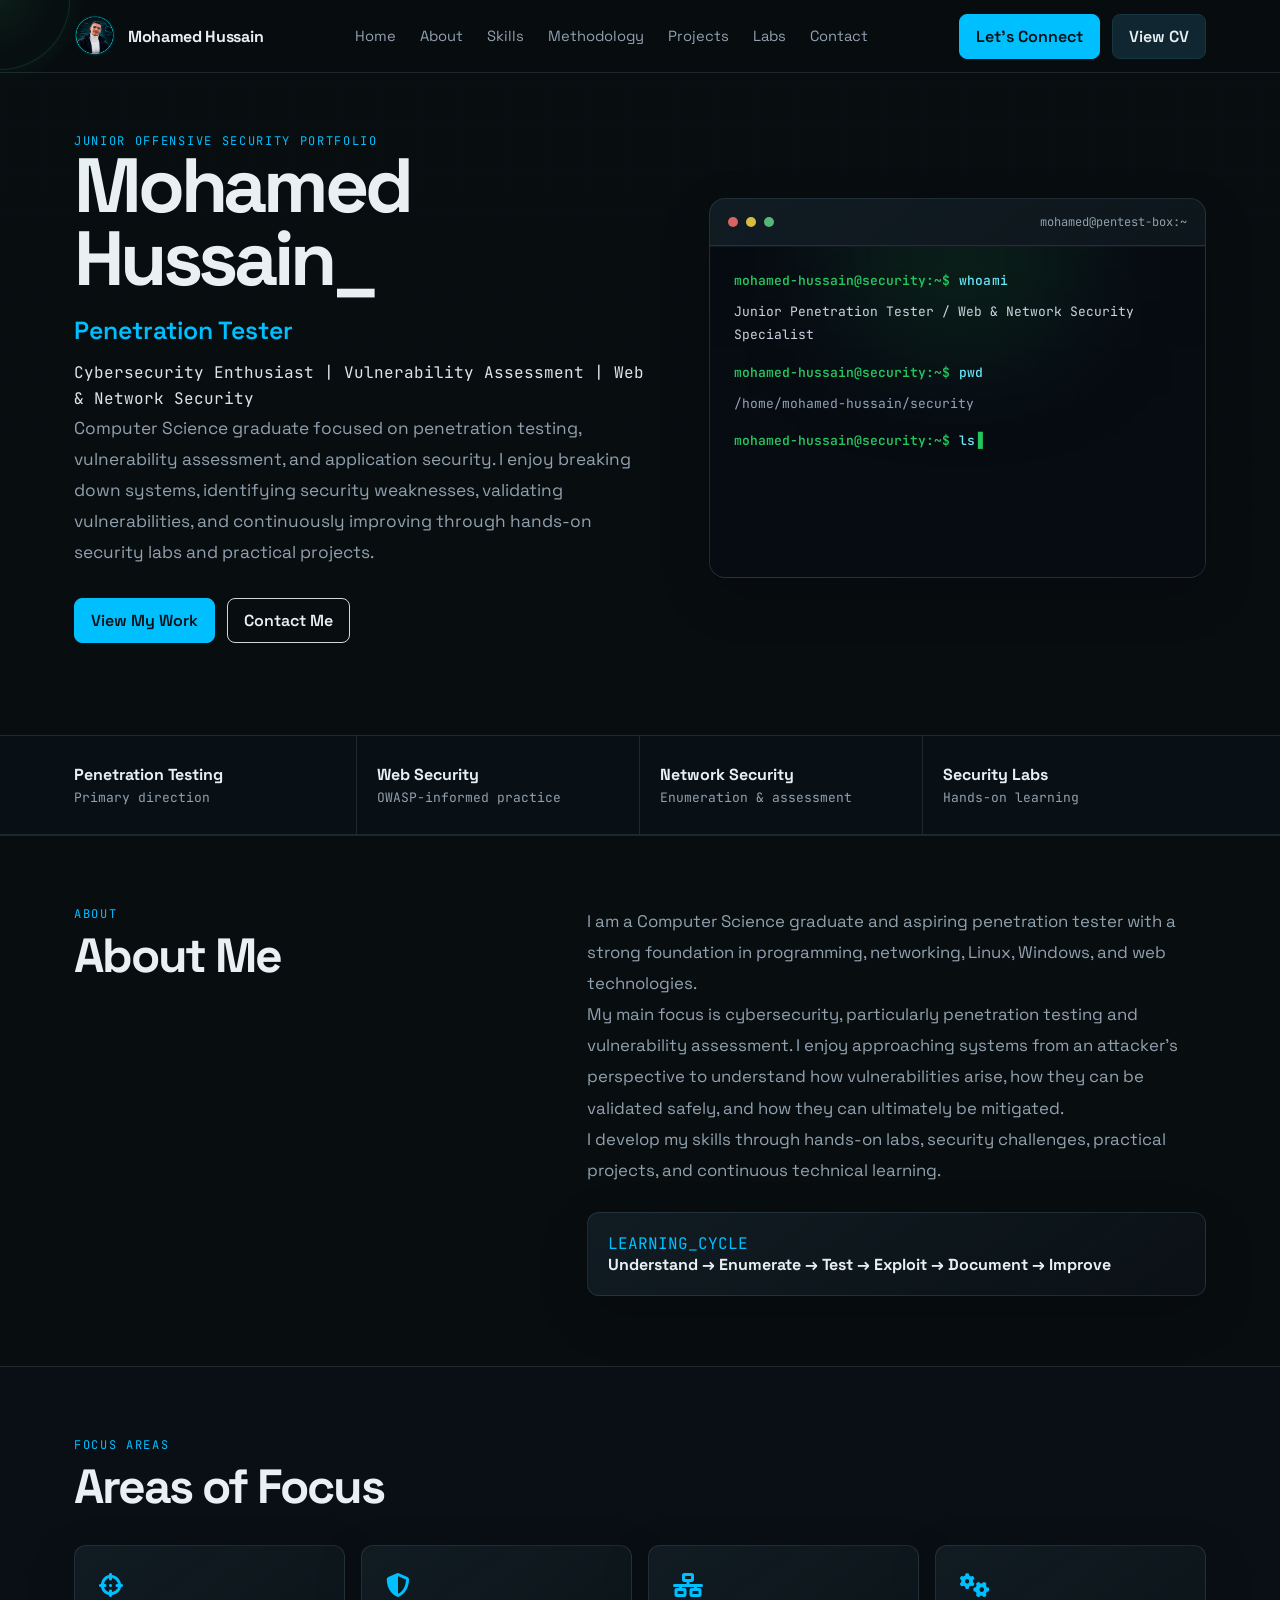
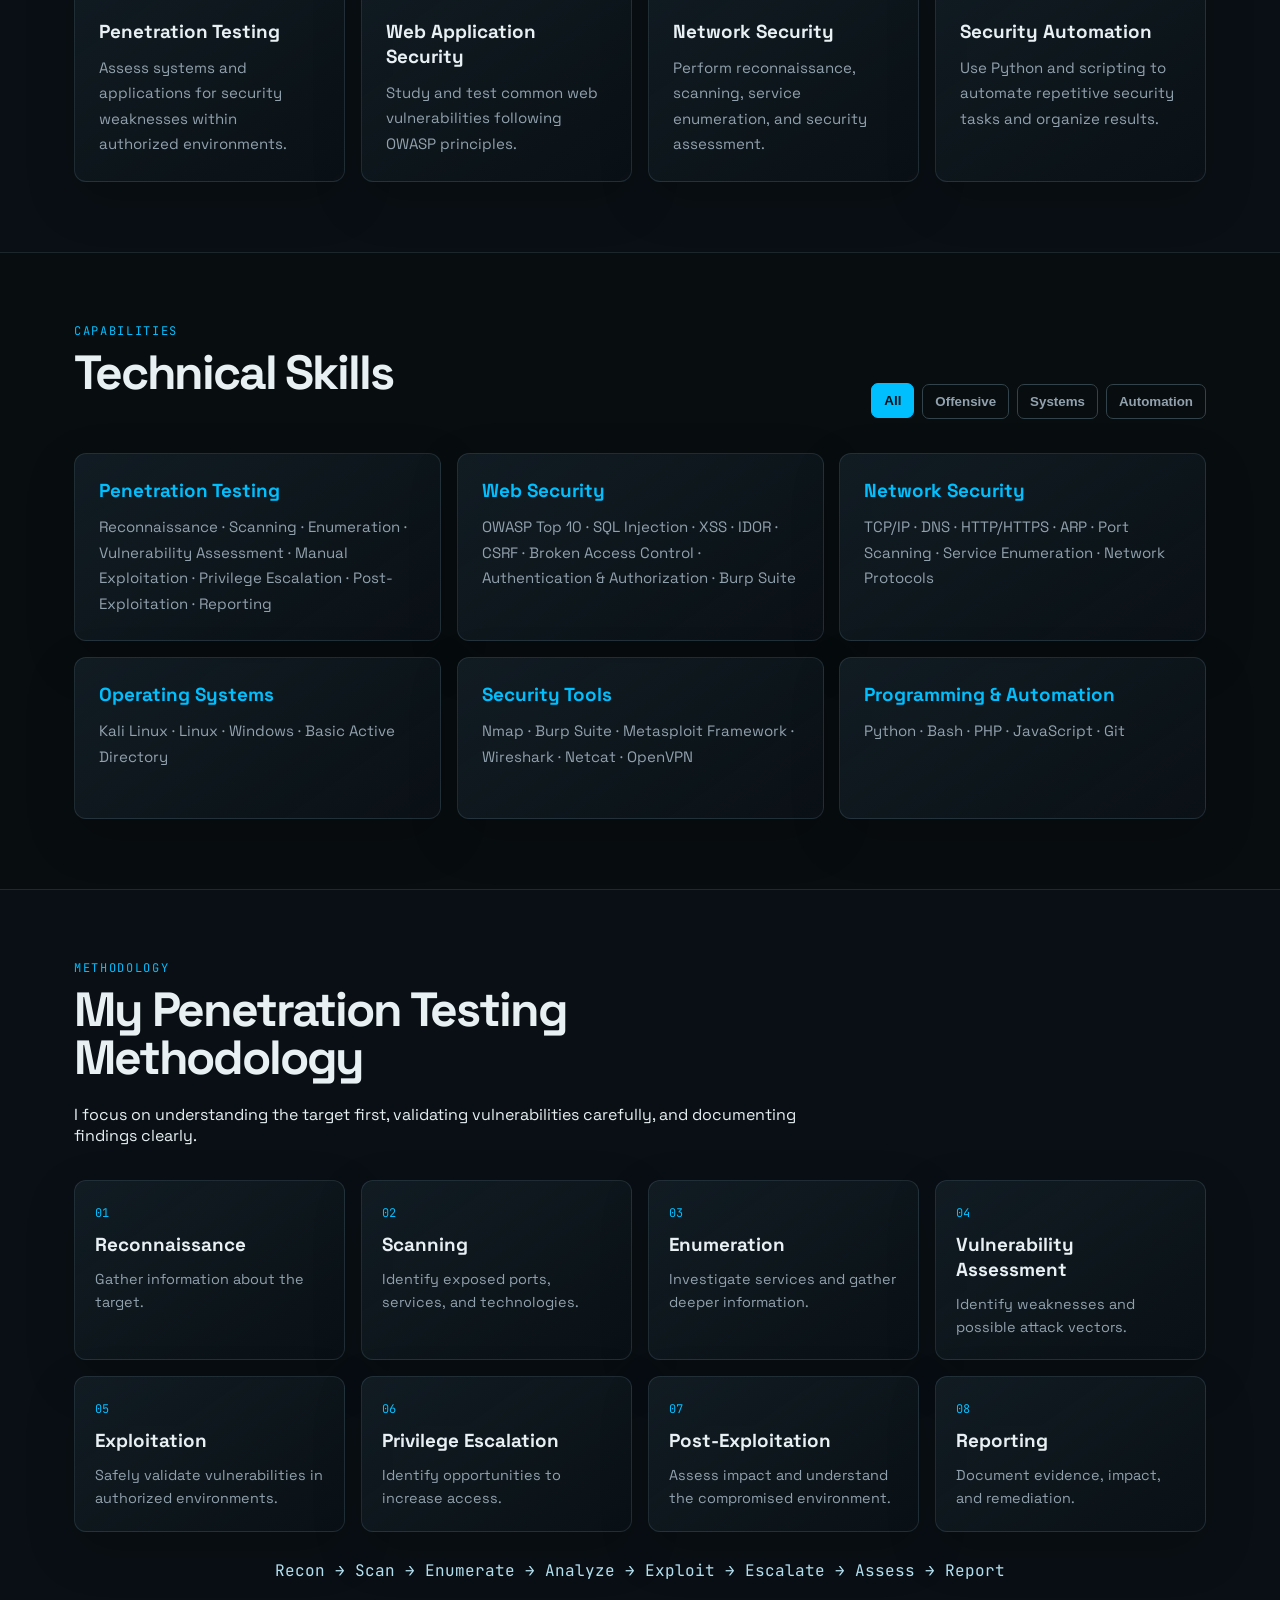
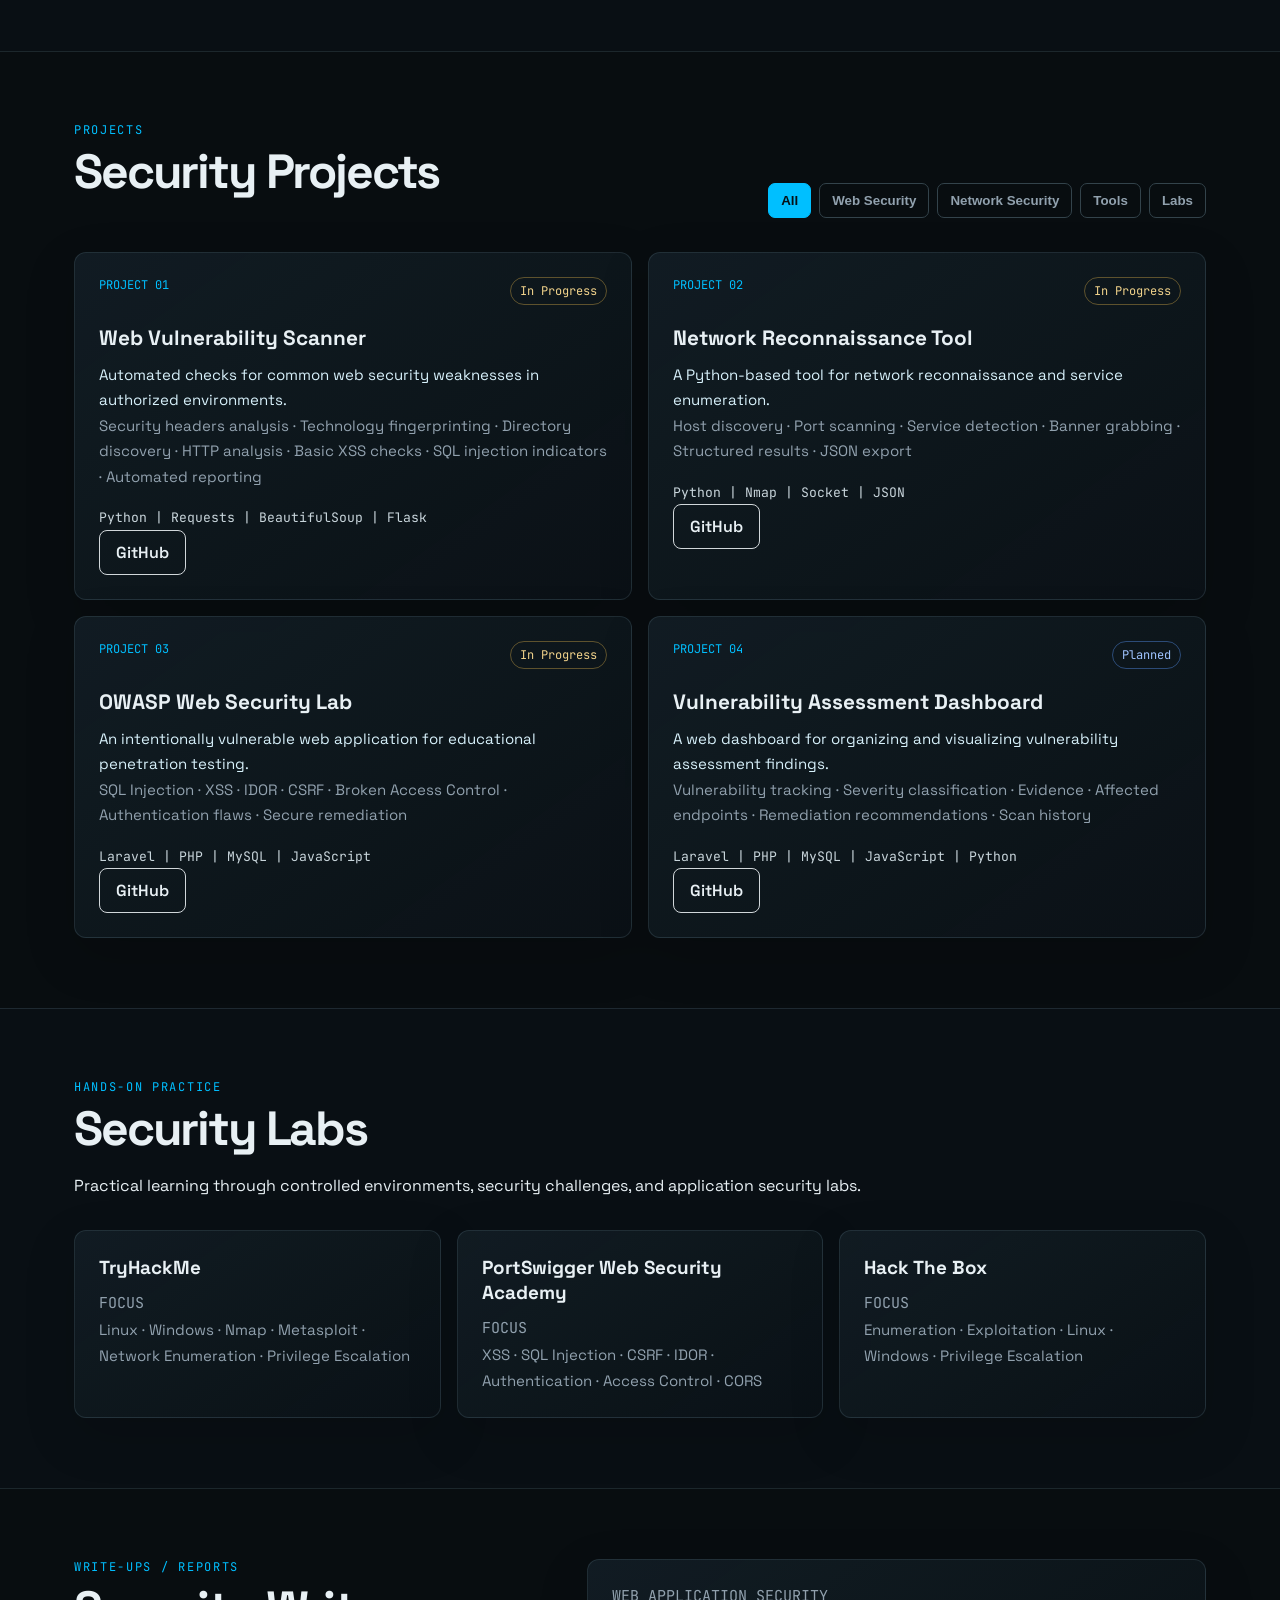
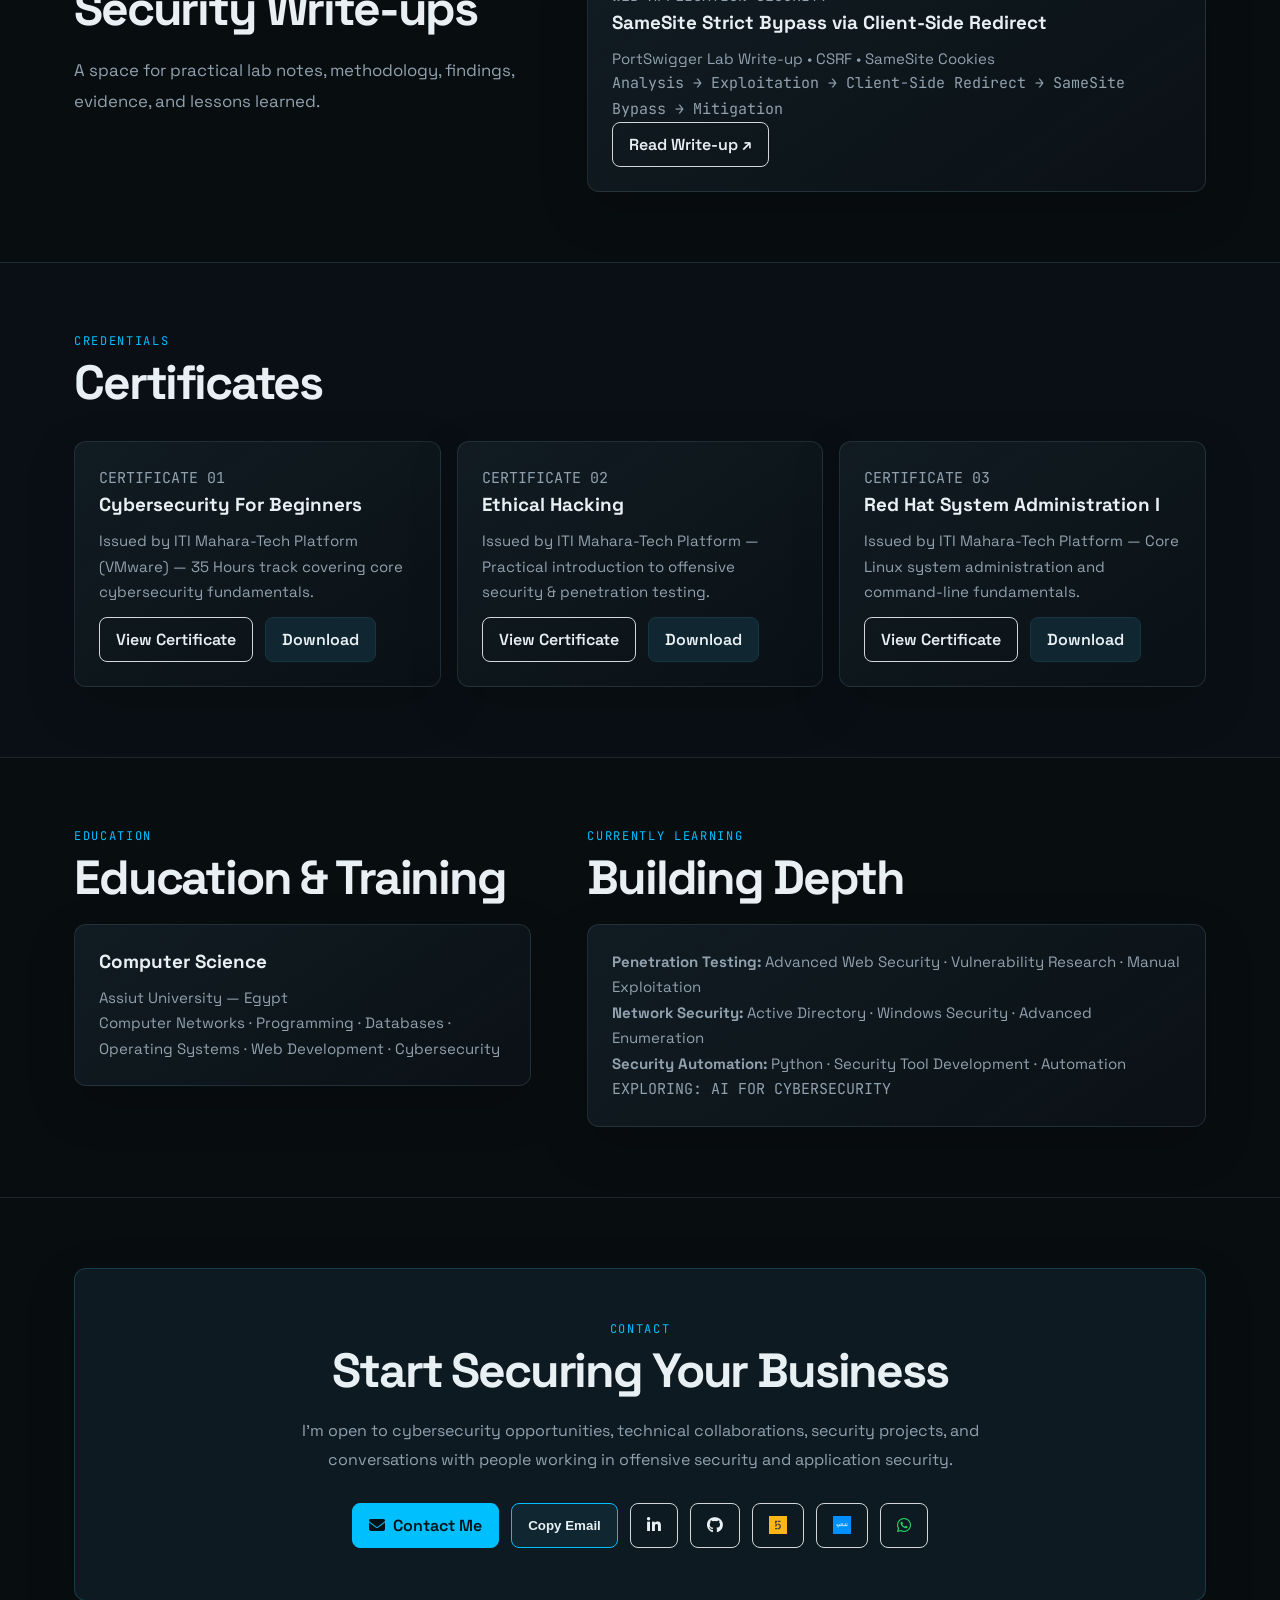
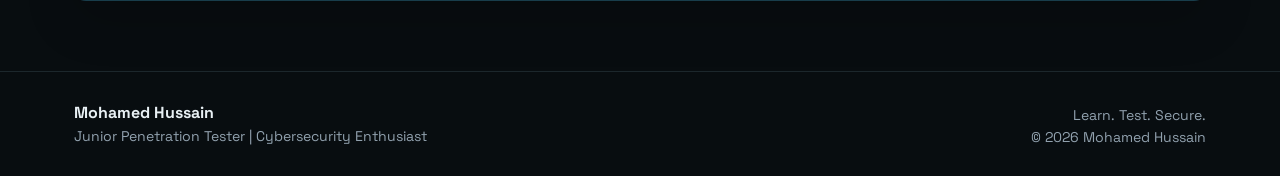
==== index.html @ 6fdf9826 "Add my 1st writeup on linkeding <3" ====
<!doctype html>
<html lang="en">
  <head>
    <meta charset="UTF-8" />
    <meta name="viewport" content="width=device-width, initial-scale=1.0" />
    <script>
      document.documentElement.classList.add("page-loading");
      document.documentElement.dataset.pageLoaderStartedAt = Date.now();
    </script>
    <meta
      name="description"
      content="Mohamed Hussain — Junior Penetration Tester portfolio focused on web security, network security, vulnerability assessment, and hands-on security labs."
    />
    <title>Mohamed Hussain | Penetration Tester</title>
    <link
      rel="stylesheet"
      href="https://cdnjs.cloudflare.com/ajax/libs/font-awesome/6.7.2/css/all.min.css"
    />
    <link rel="preconnect" href="https://fonts.googleapis.com" />
    <link rel="preconnect" href="https://fonts.gstatic.com" crossorigin />
    <link
      href="https://fonts.googleapis.com/css2?family=JetBrains+Mono:wght@400;500;600&family=Space+Grotesk:wght@400;500;600;700&display=swap"
      rel="stylesheet"
    />
    <link rel="stylesheet" href="style.css" />
    <link
      rel="icon"
      type="image/svg+xml"
      href="assets/images/codespaces-svgrepo-com.svg"
    />
  </head>
  <body>
    <div class="page-loader" aria-hidden="false">
      <div class="cv-loader" role="status" aria-live="polite">
        <div class="loader-icon" aria-hidden="true">
          <span class="loader-icon-text">&gt;_</span>
        </div>
        <div class="loader-content">
          <div class="loader-title">
            <span class="loader-prompt">&gt;</span>
            LOADING_PORTFOLIO
            <span class="loader-dots" aria-hidden="true">
              <span>.</span>
              <span>.</span>
              <span>.</span>
            </span>
          </div>
          <p class="loader-status">Initializing portfolio...</p>
          <div class="loader-progress" aria-hidden="true">
            <div class="loader-progress-bar"></div>
          </div>
        </div>
      </div>
    </div>
    <div class="site-shell">
      <header class="site-header">
        <nav class="wrap nav" aria-label="Primary navigation">
          <a href="#home" class="brand" aria-label="Mohamed Hussain home">
            <div class="logo">
              <img
                src="assets/images/Portfolio.png"
                alt="Mohamed Hussain Logo"
              />
            </div>
            <span class="brand-name">Mohamed Hussain</span>
          </a>

          <div class="nav-links" id="desktop-nav">
            <a href="#home">Home</a>
            <a href="#about">About</a>
            <a href="#skills">Skills</a>
            <a href="#methodology">Methodology</a>
            <a href="#projects">Projects</a>
            <a href="#labs">Labs</a>
            <a href="#contact">Contact</a>
          </div>

          <div class="nav-actions">
            <a class="btn btn-primary nav-cta" href="contact.html"
              >Let’s Connect</a
            >
            <a href="cv.html" class="btn btn-secondary" aria-label="View My CV">
              View CV
            </a>
            <button
              class="menu-button"
              id="menu-button"
              type="button"
              aria-label="Open navigation menu"
              aria-expanded="false"
              aria-controls="mobile-menu"
            >
              ☰
            </button>
          </div>
        </nav>

        <div class="mobile-menu" id="mobile-menu">
          <div class="wrap">
            <a href="#home">Home</a>
            <a href="#about">About</a>
            <a href="#skills">Skills</a>
            <a href="#methodology">Methodology</a>
            <a href="#projects">Projects</a>
            <a href="#labs">Labs</a>
            <a href="#contact">Contact</a>
          </div>
        </div>
      </header>

      <main>
        <section id="home" class="wrap hero">
          <div class="hero-grid">
            <div class="reveal">
              <p class="eyebrow">Junior Offensive Security Portfolio</p>
              <h1 aria-label="Mohamed Hussain">
                <span id="hero-name-text" aria-hidden="true"
                  >Mohamed Hussain</span
                ><span class="hero-name-cursor" aria-hidden="true">_</span>
              </h1>
              <p class="hero-title">Penetration Tester</p>
              <p class="hero-specialty">
                Cybersecurity Enthusiast | Vulnerability Assessment | Web &
                Network Security
              </p>
              <p class="hero-description">
                Computer Science graduate focused on penetration testing,
                vulnerability assessment, and application security. I enjoy
                breaking down systems, identifying security weaknesses,
                validating vulnerabilities, and continuously improving through
                hands-on security labs and practical projects.
              </p>
              <div class="button-row">
                <a class="btn btn-primary" href="#projects">View My Work</a>
                <a class="btn btn-outline" href="contact.html">Contact Me</a>
              </div>
            </div>

            <aside
              class="terminal reveal"
              aria-label="Security focus dashboard"
            >
              <div class="terminal-top">
                <div class="window-dots">
                  <span></span><span></span><span></span>
                </div>
                <span class="mono">mohamed@pentest-box:~</span>
              </div>
              <div class="terminal-body">
                <div class="terminal-screen" id="terminal-screen"></div>
              </div>
            </aside>
          </div>
        </section>

        <section class="quick-stats">
          <div class="wrap stats-grid">
            <div>
              <strong>Penetration Testing</strong><span>Primary direction</span>
            </div>
            <div>
              <strong>Web Security</strong><span>OWASP-informed practice</span>
            </div>
            <div>
              <strong>Network Security</strong
              ><span>Enumeration &amp; assessment</span>
            </div>
            <div>
              <strong>Security Labs</strong><span>Hands-on learning</span>
            </div>
          </div>
        </section>

        <section id="about" class="section">
          <div class="wrap two-column">
            <div class="reveal">
              <p class="eyebrow">About</p>
              <h2>About Me</h2>
            </div>
            <div class="reveal">
              <p class="large-copy">
                I am a Computer Science graduate and aspiring penetration tester
                with a strong foundation in programming, networking, Linux,
                Windows, and web technologies.
              </p>
              <p class="large-copy">
                My main focus is cybersecurity, particularly penetration testing
                and vulnerability assessment. I enjoy approaching systems from
                an attacker’s perspective to understand how vulnerabilities
                arise, how they can be validated safely, and how they can
                ultimately be mitigated.
              </p>
              <p class="large-copy">
                I develop my skills through hands-on labs, security challenges,
                practical projects, and continuous technical learning.
              </p>
              <div class="panel cycle">
                <p class="mono cyan">LEARNING_CYCLE</p>
                <p>
                  <strong
                    >Understand → Enumerate → Test → Exploit → Document →
                    Improve</strong
                  >
                </p>
              </div>
            </div>
          </div>
        </section>

        <section class="section section-muted">
          <div class="wrap">
            <div class="reveal section-intro">
              <p class="eyebrow">Focus Areas</p>
              <h2>Areas of Focus</h2>
            </div>

            <link
              rel="stylesheet"
              href="https://cdnjs.cloudflare.com/ajax/libs/font-awesome/6.5.1/css/all.min.css"
            />

            <div class="cards four">
              <article class="panel card reveal">
                <div class="icon"><i class="fa-solid fa-crosshairs"></i></div>
                <h3>Penetration Testing</h3>
                <p>
                  Assess systems and applications for security weaknesses within
                  authorized environments.
                </p>
              </article>

              <article class="panel card reveal">
                <div class="icon">
                  <i class="fa-solid fa-shield-halved"></i>
                </div>
                <h3>Web Application Security</h3>
                <p>
                  Study and test common web vulnerabilities following OWASP
                  principles.
                </p>
              </article>

              <article class="panel card reveal">
                <div class="icon">
                  <i class="fa-solid fa-network-wired"></i>
                </div>
                <h3>Network Security</h3>
                <p>
                  Perform reconnaissance, scanning, service enumeration, and
                  security assessment.
                </p>
              </article>

              <article class="panel card reveal">
                <div class="icon"><i class="fa-solid fa-gears"></i></div>
                <h3>Security Automation</h3>
                <p>
                  Use Python and scripting to automate repetitive security tasks
                  and organize results.
                </p>
              </article>
            </div>
          </div>
        </section>

        <section id="skills" class="section">
          <div class="wrap">
            <div class="section-head reveal">
              <div>
                <p class="eyebrow">Capabilities</p>
                <h2>Technical Skills</h2>
              </div>
              <div class="filters" id="skill-filters">
                <button
                  class="filter active btn btn-secondary"
                  data-skill="all"
                >
                  All
                </button>
                <button class="filter btn btn-secondary" data-skill="offensive">
                  Offensive
                </button>
                <button class="filter btn btn-secondary" data-skill="systems">
                  Systems
                </button>
                <button
                  class="filter btn btn-secondary"
                  data-skill="automation"
                >
                  Automation
                </button>
              </div>
            </div>

            <div class="cards three" id="skills-grid">
              <article
                class="panel card skill-card reveal"
                data-skill-group="offensive"
              >
                <h3>Penetration Testing</h3>
                <p>
                  Reconnaissance · Scanning · Enumeration · Vulnerability
                  Assessment · Manual Exploitation · Privilege Escalation ·
                  Post-Exploitation · Reporting
                </p>
              </article>
              <article
                class="panel card skill-card reveal"
                data-skill-group="offensive"
              >
                <h3>Web Security</h3>
                <p>
                  OWASP Top 10 · SQL Injection · XSS · IDOR · CSRF · Broken
                  Access Control · Authentication &amp; Authorization · Burp
                  Suite
                </p>
              </article>
              <article
                class="panel card skill-card reveal"
                data-skill-group="systems"
              >
                <h3>Network Security</h3>
                <p>
                  TCP/IP · DNS · HTTP/HTTPS · ARP · Port Scanning · Service
                  Enumeration · Network Protocols
                </p>
              </article>
              <article
                class="panel card skill-card reveal"
                data-skill-group="systems"
              >
                <h3>Operating Systems</h3>
                <p>Kali Linux · Linux · Windows · Basic Active Directory</p>
              </article>
              <article
                class="panel card skill-card reveal"
                data-skill-group="offensive"
              >
                <h3>Security Tools</h3>
                <p>
                  Nmap · Burp Suite · Metasploit Framework · Wireshark · Netcat
                  · OpenVPN
                </p>
              </article>
              <article
                class="panel card skill-card reveal"
                data-skill-group="automation"
              >
                <h3>Programming &amp; Automation</h3>
                <p>Python · Bash · PHP · JavaScript · Git</p>
              </article>
            </div>
          </div>
        </section>

        <section id="methodology" class="section section-muted">
          <div class="wrap">
            <div class="reveal section-intro max">
              <p class="eyebrow">Methodology</p>
              <h2>My Penetration Testing Methodology</h2>
              <p>
                I focus on understanding the target first, validating
                vulnerabilities carefully, and documenting findings clearly.
              </p>
            </div>

            <div class="method-grid">
              <article class="panel method-step reveal">
                <span>01</span>
                <h3>Reconnaissance</h3>
                <p>Gather information about the target.</p>
              </article>
              <article class="panel method-step reveal">
                <span>02</span>
                <h3>Scanning</h3>
                <p>Identify exposed ports, services, and technologies.</p>
              </article>
              <article class="panel method-step reveal">
                <span>03</span>
                <h3>Enumeration</h3>
                <p>Investigate services and gather deeper information.</p>
              </article>
              <article class="panel method-step reveal">
                <span>04</span>
                <h3>Vulnerability Assessment</h3>
                <p>Identify weaknesses and possible attack vectors.</p>
              </article>
              <article class="panel method-step reveal">
                <span>05</span>
                <h3>Exploitation</h3>
                <p>
                  Safely validate vulnerabilities in authorized environments.
                </p>
              </article>
              <article class="panel method-step reveal">
                <span>06</span>
                <h3>Privilege Escalation</h3>
                <p>Identify opportunities to increase access.</p>
              </article>
              <article class="panel method-step reveal">
                <span>07</span>
                <h3>Post-Exploitation</h3>
                <p>Assess impact and understand the compromised environment.</p>
              </article>
              <article class="panel method-step reveal">
                <span>08</span>
                <h3>Reporting</h3>
                <p>Document evidence, impact, and remediation.</p>
              </article>
            </div>

            <p class="method-flow mono">
              Recon → Scan → Enumerate → Analyze → Exploit → Escalate → Assess →
              Report
            </p>
          </div>
        </section>

        <section id="projects" class="section">
          <div class="wrap">
            <div class="section-head reveal">
              <div>
                <p class="eyebrow">Projects</p>
                <h2>Security Projects</h2>
              </div>
              <div class="filters" id="project-filters">
                <button
                  class="filter active btn btn-secondary"
                  data-project="all"
                >
                  All
                </button>
                <button class="filter btn btn-secondary" data-project="web">
                  Web Security
                </button>
                <button class="filter btn btn-secondary" data-project="network">
                  Network Security
                </button>
                <button class="filter btn btn-secondary" data-project="tools">
                  Tools
                </button>
                <button class="filter btn btn-secondary" data-project="labs">
                  Labs
                </button>
              </div>
            </div>

            <div class="cards two" id="projects-grid">
              <article
                class="panel card project reveal"
                data-project-group="web tools"
              >
                <div class="project-meta">
                  <span>PROJECT 01</span><span class="tag">In Progress</span>
                </div>
                <h3>Web Vulnerability Scanner</h3>
                <p class="project-problem">
                  Automated checks for common web security weaknesses in
                  authorized environments.
                </p>
                <p>
                  Security headers analysis · Technology fingerprinting ·
                  Directory discovery · HTTP analysis · Basic XSS checks · SQL
                  injection indicators · Automated reporting
                </p>
                <p class="mono tech">
                  Python | Requests | BeautifulSoup | Flask
                </p>
                <div class="button-row">
                  <a
                    class="btn btn-outline"
                    href="https://github.com/mohamed-hussain-pentester"
                    target="_blank"
                    rel="noopener"
                    >GitHub</a
                  >
                </div>
              </article>

              <article
                class="panel card project reveal"
                data-project-group="network tools"
              >
                <div class="project-meta">
                  <span>PROJECT 02</span><span class="tag">In Progress</span>
                </div>
                <h3>Network Reconnaissance Tool</h3>
                <p class="project-problem">
                  A Python-based tool for network reconnaissance and service
                  enumeration.
                </p>
                <p>
                  Host discovery · Port scanning · Service detection · Banner
                  grabbing · Structured results · JSON export
                </p>
                <p class="mono tech">Python | Nmap | Socket | JSON</p>
                <div class="button-row">
                  <a
                    class="btn btn-outline"
                    href="https://github.com/mohamed-hussain-pentester"
                    target="_blank"
                    rel="noopener"
                    >GitHub</a
                  >
                </div>
              </article>

              <article
                class="panel card project reveal"
                data-project-group="web labs"
              >
                <div class="project-meta">
                  <span>PROJECT 03</span><span class="tag">In Progress</span>
                </div>
                <h3>OWASP Web Security Lab</h3>
                <p class="project-problem">
                  An intentionally vulnerable web application for educational
                  penetration testing.
                </p>
                <p>
                  SQL Injection · XSS · IDOR · CSRF · Broken Access Control ·
                  Authentication flaws · Secure remediation
                </p>
                <p class="mono tech">Laravel | PHP | MySQL | JavaScript</p>
                <div class="button-row">
                  <a
                    class="btn btn-outline"
                    href="https://github.com/mohamed-hussain-pentester"
                    target="_blank"
                    rel="noopener"
                    >GitHub</a
                  >
                </div>
              </article>

              <article
                class="panel card project reveal"
                data-project-group="web tools"
              >
                <div class="project-meta">
                  <span>PROJECT 04</span
                  ><span class="tag blue-tag">Planned</span>
                </div>
                <h3>Vulnerability Assessment Dashboard</h3>
                <p class="project-problem">
                  A web dashboard for organizing and visualizing vulnerability
                  assessment findings.
                </p>
                <p>
                  Vulnerability tracking · Severity classification · Evidence ·
                  Affected endpoints · Remediation recommendations · Scan
                  history
                </p>
                <p class="mono tech">
                  Laravel | PHP | MySQL | JavaScript | Python
                </p>
                <div class="button-row">
                  <a
                    class="btn btn-outline"
                    href="https://github.com/mohamed-hussain-pentester"
                    target="_blank"
                    rel="noopener"
                    >GitHub</a
                  >
                </div>
              </article>
            </div>
          </div>
        </section>

        <section id="labs" class="section section-muted">
          <div class="wrap">
            <div class="reveal section-intro">
              <p class="eyebrow">Hands-On Practice</p>
              <h2>Security Labs</h2>
              <p>
                Practical learning through controlled environments, security
                challenges, and application security labs.
              </p>
            </div>
            <div class="cards three">
              <article class="panel card reveal">
                <h3>TryHackMe</h3>
                <p class="mono cyan">FOCUS</p>
                <p>
                  Linux · Windows · Nmap · Metasploit · Network Enumeration ·
                  Privilege Escalation
                </p>
              </article>
              <article class="panel card reveal">
                <h3>PortSwigger Web Security Academy</h3>
                <p class="mono cyan">FOCUS</p>
                <p>
                  XSS · SQL Injection · CSRF · IDOR · Authentication · Access
                  Control · CORS
                </p>
              </article>
              <article class="panel card reveal">
                <h3>Hack The Box</h3>
                <p class="mono cyan">FOCUS</p>
                <p>
                  Enumeration · Exploitation · Linux · Windows · Privilege
                  Escalation
                </p>
              </article>
            </div>
          </div>
        </section>

        <section id="reports" class="section">
          <div class="wrap two-column reports-layout">
            <div class="reveal">
              <p class="eyebrow">Write-ups / Reports</p>
              <h2>Security Write-ups</h2>
              <p class="large-copy">
                A space for practical lab notes, methodology, findings,
                evidence, and lessons learned.
              </p>
            </div>

            <article class="panel card reveal">
              <p class="mono cyan">WEB APPLICATION SECURITY</p>

              <h3>SameSite Strict Bypass via Client-Side Redirect</h3>

              <p class="tagline">
                PortSwigger Lab Write-up • CSRF • SameSite Cookies
              </p>

              <p class="mono path">
                Analysis → Exploitation → Client-Side Redirect → SameSite Bypass
                → Mitigation
              </p>

              <a
                class="btn btn-outline"
                href="https://lnkd.in/p/dqt-EHCA"
                target="_blank"
                rel="noopener noreferrer"
              >
                Read Write-up ↗
              </a>
            </article>
          </div>
        </section>

        <section class="section section-muted" id="certificates">
          <div class="wrap">
            <div class="section-intro reveal">
              <p class="eyebrow">Credentials</p>
              <h2>Certificates</h2>
            </div>
            <!-- Certificate Cards -->
            <div class="cards three">
              <!-- Certificate 01 -->
              <article class="panel card certificate-card reveal">
                <p class="mono cyan">CERTIFICATE 01</p>
                <h3>Cybersecurity For Beginners</h3>
                <p>
                  Issued by ITI Mahara-Tech Platform (VMware) — 35 Hours track
                  covering core cybersecurity fundamentals.
                </p>
                <div class="button-row">
                  <a
                    class="btn btn-outline certificate-link"
                    href="assets/certificates/CyberSecurity_For_Beginners.jpg"
                    >View Certificate</a
                  >
                  <a
                    class="btn btn-secondary certificate-link"
                    href="assets/certificates/CyberSecurity_For_Beginners.pdf"
                    data-action="download"
                    download
                    >Download</a
                  >
                </div>
              </article>

              <!-- Certificate 02 -->
              <article class="panel card certificate-card reveal">
                <p class="mono cyan">CERTIFICATE 02</p>
                <h3>Ethical Hacking</h3>
                <p>
                  Issued by ITI Mahara-Tech Platform — Practical introduction to
                  offensive security & penetration testing.
                </p>
                <div class="button-row">
                  <a
                    class="btn btn-outline certificate-link"
                    href="assets/certificates/Ethical_Hacking.jpg"
                    >View Certificate</a
                  >
                  <a
                    class="btn btn-secondary certificate-link"
                    href="assets/certificates/Ethical_Hacking.pdf"
                    data-action="download"
                    download
                    >Download</a
                  >
                </div>
              </article>

              <!-- Certificate 03 -->
              <article class="panel card certificate-card reveal">
                <p class="mono cyan">CERTIFICATE 03</p>
                <h3>Red Hat System Administration I</h3>
                <p>
                  Issued by ITI Mahara-Tech Platform — Core Linux system
                  administration and command-line fundamentals.
                </p>
                <div class="button-row">
                  <a
                    class="btn btn-outline certificate-link"
                    href="assets/certificates/Red_Hat_System_Administration.jpg"
                    >View Certificate</a
                  >
                  <a
                    class="btn btn-secondary certificate-link"
                    href="assets/certificates/Red_Hat_System_Administration.pdf"
                    data-action="download"
                    download
                    >Download</a
                  >
                </div>
              </article>
            </div>
          </div>
        </section>

        <section class="section">
          <div class="wrap two-column">
            <div class="reveal">
              <p class="eyebrow">Education</p>
              <h2>Education &amp; Training</h2>
              <div class="panel card">
                <h3>Computer Science</h3>
                <p class="cyan">Assiut University — Egypt</p>
                <p>
                  Computer Networks · Programming · Databases · Operating
                  Systems · Web Development · Cybersecurity
                </p>
              </div>
            </div>
            <div class="reveal">
              <p class="eyebrow">Currently Learning</p>
              <h2>Building Depth</h2>
              <div class="panel card">
                <p>
                  <strong>Penetration Testing:</strong> Advanced Web Security ·
                  Vulnerability Research · Manual Exploitation
                </p>
                <p>
                  <strong>Network Security:</strong> Active Directory · Windows
                  Security · Advanced Enumeration
                </p>
                <p>
                  <strong>Security Automation:</strong> Python · Security Tool
                  Development · Automation
                </p>
                <p class="mono cyan">EXPLORING: AI FOR CYBERSECURITY</p>
              </div>
            </div>
          </div>
        </section>

        <section id="contact" class="section contact-section">
          <div class="wrap">
            <div class="contact-panel panel">
              <p class="eyebrow">Contact</p>
              <h2>Start Securing Your Business</h2>
              <p>
                I’m open to cybersecurity opportunities, technical
                collaborations, security projects, and conversations with people
                working in offensive security and application security.
              </p>
              <div class="button-row center">
                <a
                  href="contact.html"
                  class="btn btn-primary"
                  aria-label="Contact Me"
                >
                  <i class="fa-solid fa-envelope"></i> Contact Me
                </a>
                <button
                  id="copy-email"
                  type="button"
                  class="canva-button btn rounded-lg px-5 py-3 font-semibold"
                >
                  Copy Email
                </button>
                <a
                  href="https://www.linkedin.com/in/mohamed-hussain-pentester/"
                  target="_blank"
                  rel="noopener noreferrer"
                  class="btn btn-outline"
                  aria-label="LinkedIn"
                  title="LinkedIn"
                >
                  <i class="fa-brands fa-linkedin-in"></i>
                </a>
                <a
                  href="https://github.com/mohamed-hussain-pentester"
                  target="_blank"
                  rel="noopener noreferrer"
                  class="btn btn-outline"
                  aria-label="GitHub"
                  title="GitHub"
                >
                  <i class="fa-brands fa-github"></i>
                </a>
                <a
                  href="https://khamsat.com/user/mohamed_hussain_soc"
                  target="_blank"
                  rel="noopener noreferrer"
                  class="btn btn-outline"
                  aria-label="Khamsat"
                  title="Khamsat"
                >
                  <img
                    src="assets/images/khamsat.svg"
                    alt="Khamsat"
                    class="social-icon"
                  />
                </a>
                <a
                  href="https://nafezly.com/u/mohamed_hussain_soc/services"
                  target="_blank"
                  rel="noopener noreferrer"
                  class="btn btn-outline"
                  aria-label="Nafezly"
                  title="Nafezly"
                >
                  <img
                    src="assets/images/nafezly.jpeg"
                    alt="Nafezly"
                    class="social-icon"
                  />
                </a>
                <a
                  href="https://wa.me/+201221702558"
                  target="_blank"
                  rel="noopener noreferrer"
                  class="btn btn-outline"
                  aria-label="WhatsApp"
                  title="WhatsApp"
                >
                  <i class="fa-brands fa-whatsapp" style="color: #25d366"></i>
                </a>
              </div>
              <div id="toast" class="hidden">Email copied to clipboard</div>
            </div>
          </div>
        </section>
      </main>

      <footer>
        <div class="wrap footer-content">
          <div>
            <strong>Mohamed Hussain</strong>
            <span>Junior Penetration Tester | Cybersecurity Enthusiast</span>
          </div>
          <div class="footer-right">
            <span>Learn. Test. Secure.</span>
            <span>© 2026 Mohamed Hussain</span>
          </div>
        </div>
      </footer>
    </div>

    <button
      id="backToTop"
      class="back-to-top"
      type="button"
      aria-label="Back to top"
      title="Back to top"
    >
      ↑
    </button>
    <!-- Certificate Modal -->
    <div
      id="certificateModal"
      class="certificate-modal"
      aria-hidden="true"
      inert
    >
      <div class="certificate-backdrop"></div>

      <div
        class="certificate-modal-content"
        role="dialog"
        aria-modal="true"
        aria-label="Certificate Preview"
      >
        <button
          type="button"
          class="certificate-close"
          id="certificateClose"
          aria-label="Close certificate"
        >
          &times;
        </button>

        <img
          id="certificateModalImage"
          class="certificate-modal-image"
          src=""
          alt="Certificate Preview"
        />
      </div>
    </div>
    <div class="mouse-glow"></div>
    <script src="script.js"></script>
  </body>
</html>
---- style.css ----
:root {
  --ink: #e8f0f4;
  --muted: #91a1ae;
  --line: rgba(150, 190, 205, 0.15);
  --bg: #080d10;
  --cyan: #00bfff;
  --cyan-dark: #0099cc;
  --surface: #111827;
  --surface-light: #172033;
  --border: #23304a;
  --text: #f8fafc;
  --accent: #22c55e;
}

* {
  margin: 0;
  padding: 0;
  box-sizing: border-box;
}

html {
  scroll-behavior: smooth;
  scroll-padding-top: 88px;
}

body {
  background: var(--bg);
  color: var(--ink);
  font-family: "Space Grotesk", Arial, Helvetica, sans-serif;
  min-height: 100vh;
  overflow-x: hidden;
}

body::before {
  content: "";
  position: fixed;
  inset: 0;
  pointer-events: none;
  opacity: 0.32;
  background-image:
    linear-gradient(rgba(109, 172, 194, 0.055) 1px, transparent 1px),
    linear-gradient(90deg, rgba(109, 172, 194, 0.055) 1px, transparent 1px);
  background-size: 42px 42px;
  mask-image: linear-gradient(to bottom, black, transparent 75%);
  z-index: -1;
}

a {
  color: inherit;
  text-decoration: none;
}

.wrap {
  width: 100%;
  max-width: 1180px;
  margin: 0 auto;
  padding: 0 24px;
}

.mono {
  font-family: "JetBrains Mono", monospace;
}

.cyan {
  color: var(--cyan);
}

/* =================================
   NAVBAR & HEADER
================================= */

.site-header {
  position: sticky;
  top: 0;
  z-index: 1000;
  background: rgba(8, 13, 16, 0.83);
  backdrop-filter: blur(15px);
  border-bottom: 1px solid var(--line);
}

.nav {
  min-height: 72px;
  display: flex;
  align-items: center;
  justify-content: space-between;
  gap: 16px;
}

.brand {
  display: flex;
  align-items: center;
  gap: 12px;
  text-decoration: none;
  white-space: nowrap;
}

.logo {
  width: 42px;
  height: 42px;
  border-radius: 50%;
  overflow: hidden;
  flex-shrink: 0;
}

.logo img {
  width: 100%;
  height: 100%;
  object-fit: cover;
  display: block;
}

.brand-name {
  font-weight: 700;
  letter-spacing: -0.02em;
}

.nav-links {
  display: flex;
  align-items: center;
  gap: 24px;
  color: var(--muted);
  font-size: 0.92rem;
}

.nav-links a {
  text-decoration: none;
  transition: color 0.2s ease;
}

.nav-links a:hover {
  color: var(--cyan);
}

.nav-actions {
  display: flex;
  align-items: center;
  gap: 12px;
}

/* =================================
   BUTTONS
================================= */

.btn {
  display: inline-flex;
  align-items: center;
  justify-content: center;
  gap: 8px;
  border: 1px solid transparent;
  border-radius: 8px;
  padding: 11px 16px;
  text-decoration: none;
  font-weight: 600;
  cursor: pointer;
  transition:
    background 0.2s ease,
    border-color 0.2s ease,
    transform 0.2s ease;
}

.btn:hover {
  transform: translateY(-2px);
}

.btn-primary {
  background: var(--cyan);
  color: #061116;
  border-color: var(--cyan);
}

.btn-primary:hover {
  background: var(--cyan-dark);
  color: #061116;
  border-color: var(--cyan-dark);
}

.btn-secondary {
  background: #102630;
  color: var(--ink);
  border-color: #173641;
}

.btn-outline {
  background: transparent;
  color: var(--ink);
  border-color: #d1d7da;
}

.btn-outline:hover,
.btn-secondary:hover {
  border-color: rgba(72, 199, 242, 0.6);
}

/* =================================
   MOBILE MENUS (Including all possible class names)
================================= */

.menu-button {
  display: none;
  background: transparent;
  color: var(--ink);
  border: 1px solid #33434b;
  border-radius: 8px;
  padding: 8px 11px;
  font-size: 18px;
  cursor: pointer;
}

.mobile-menu {
  display: none;
  border-top: 1px solid var(--line);
  background: var(--surface);
}

.mobile-menu.open {
  display: block;
}

.mobile-menu .wrap {
  display: grid;
  gap: 12px;
  padding: 14px 24px 18px;
}

.mobile-menu a {
  text-decoration: none;
  color: var(--muted);
  padding: 12px;
  border-radius: 8px;
}

.mobile-menu a:hover {
  background: var(--surface-light);
  color: var(--text);
}

/* =================================
   CV TOOLBAR & PDF VIEWER
================================= */

.cv-toolbar {
  min-height: 70px;
  padding: 12px 20px;
  display: flex;
  align-items: center;
  justify-content: center;
  gap: 10px;
  border-bottom: 1px solid var(--border);
  background: var(--bg);
  position: sticky;
  top: 72px;
  z-index: 900;
}

.viewer-container {
  width: 100%;
  min-height: calc(100vh - 142px);
  padding: 30px 20px;
  display: flex;
  justify-content: center;
  overflow-y: auto;
}

#pdf-container {
  width: 100%;
  max-width: 950px;
  display: flex;
  flex-direction: column;
  align-items: center;
  gap: 25px;
}

.pdf-page {
  background: white;
  max-width: 100%;
  height: auto;
  display: block;
  box-shadow:
    0 10px 30px rgba(0, 0, 0, 0.35),
    0 2px 8px rgba(0, 0, 0, 0.2);
}

/* =================================
   LOADING & ERROR STATES
================================= */

#loading {
  color: var(--muted);
  margin-top: 60px;
  font-size: 16px;
}

#error {
  display: none;
  max-width: 600px;
  margin: 60px auto;
  padding: 25px;
  border: 1px solid #7f1d1d;
  border-radius: 12px;
  background: #1f1111;
  text-align: center;
  line-height: 1.7;
}

#error strong {
  display: block;
  margin-bottom: 8px;
}

/* =================================
   HERO & SECTIONS
================================= */

.hero {
  padding-top: 60px;
  padding-bottom: 92px;
}

.hero-grid {
  display: grid;
  grid-template-columns: 1.08fr 0.92fr;
  gap: 52px;
  align-items: center;
}

.eyebrow {
  color: var(--cyan);
  letter-spacing: 0.14em;
  text-transform: uppercase;
  font-family: "JetBrains Mono", monospace;
  font-size: 0.75rem;
}

h1,
h2,
h3,
p {
  margin-top: 0;
}

h1 {
  font-size: clamp(3rem, 6vw, 5.4rem);
  line-height: 0.95;
  letter-spacing: -0.055em;
  margin-bottom: 20px;
}

.hero-name-cursor {
  animation: cursorBlink 0.8s steps(1) infinite;
}

h2 {
  font-size: clamp(2rem, 4vw, 3rem);
  line-height: 1;
  letter-spacing: -0.045em;
  margin: 10px 0 22px;
}

h3 {
  font-size: 1.18rem;
  margin-bottom: 11px;
}

.hero-title {
  font-size: 1.55rem;
  font-weight: 600;
  color: var(--cyan);
  margin-bottom: 14px;
}

.hero-specialty {
  font-family: "JetBrains Mono", monospace;
  color: #dce5ea;
  line-height: 1.65;
  max-width: 700px;
}

.hero-description {
  max-width: 700px;
  color: var(--muted);
  font-size: 1.08rem;
  line-height: 1.8;
  margin-bottom: 30px;
}

.button-row {
  display: flex;
  flex-wrap: wrap;
  gap: 12px;
}

.button-row.center {
  justify-content: center;
}

/* =================================
   TERMINAL
================================= */

.terminal {
  background: linear-gradient(
    145deg,
    rgba(18, 29, 36, 0.94),
    rgba(11, 18, 23, 0.86)
  );
  border: 1px solid var(--line);
  box-shadow: 0 18px 50px rgba(0, 0, 0, 0.18);
  border-radius: 16px;
  overflow: hidden;
}

.terminal-top {
  padding: 15px 18px;
  border-bottom: 1px solid var(--line);
  display: flex;
  justify-content: space-between;
  align-items: center;
  color: #8fa0ad;
  font:
    12px "JetBrains Mono",
    monospace;
}

.window-dots {
  display: flex;
  gap: 8px;
}

.window-dots span {
  width: 10px;
  height: 10px;
  border-radius: 50%;
  display: block;
}

.window-dots span:nth-child(1) {
  background: #d76363;
}
.window-dots span:nth-child(2) {
  background: #d7bd3f;
}
.window-dots span:nth-child(3) {
  background: #56b676;
}

.terminal-body {
  position: relative;

  background:
    radial-gradient(circle at 50% 0%, rgba(34, 197, 94, 0.06), transparent 45%),
    #070b12;

  border-top: 1px solid rgba(148, 163, 184, 0.08);

  overflow: hidden;
}

/* =========================================
   TERMINAL SCREEN
========================================= */

.terminal-screen {
  position: relative;

  min-height: 330px;

  padding: 22px 24px;

  font-family: "JetBrains Mono", "Fira Code", Consolas, monospace;

  font-size: 13px;

  line-height: 1.8;

  overflow: hidden;
}

/* =========================================
   SCANLINES
========================================= */

.terminal-screen::before {
  content: "";

  position: absolute;

  inset: 0;

  pointer-events: none;

  background: repeating-linear-gradient(
    to bottom,
    transparent 0px,
    transparent 3px,
    rgba(255, 255, 255, 0.012) 4px
  );

  opacity: 0.35;
}

/* =========================================
   SUBTLE TERMINAL GLOW
========================================= */

.terminal-screen::after {
  content: "";

  position: absolute;

  width: 250px;
  height: 250px;

  top: -150px;
  left: 50%;

  transform: translateX(-50%);

  background: rgba(34, 197, 94, 0.06);

  filter: blur(70px);

  pointer-events: none;
}

/* =========================================
   TERMINAL LINE
========================================= */

.terminal-line {
  position: relative;

  z-index: 2;

  display: flex;

  align-items: flex-start;

  flex-wrap: wrap;

  min-height: 26px;

  margin-bottom: 5px;
}

/* =========================================
   PROMPT
========================================= */

.prompt {
  color: #22c55e;

  font-weight: 600;

  margin-right: 9px;

  white-space: nowrap;
}

/* =========================================
   COMMAND
========================================= */

.typing-text {
  color: #67e8f9;

  font-weight: 500;

  letter-spacing: 0.1px;
}

/* =========================================
   TYPING CURSOR
========================================= */

.typing-cursor {
  color: #22c55e;

  margin-left: 3px;

  font-weight: 700;

  animation: cursorBlink 0.8s steps(1) infinite;
}

@keyframes cursorBlink {
  0%,
  50% {
    opacity: 1;
  }

  51%,
  100% {
    opacity: 0;
  }
}

/* =========================================
   OUTPUT
========================================= */

.terminal-output {
  position: relative;

  z-index: 2;

  color: #cbd5e1;

  margin: 0 0 14px 0;

  padding-left: 0;

  white-space: pre-wrap;

  opacity: 0;

  transform: translateY(4px);

  animation: outputAppear 0.35s ease forwards;
}

@keyframes outputAppear {
  from {
    opacity: 0;
    transform: translateY(4px);
  }

  to {
    opacity: 1;
    transform: translateY(0);
  }
}

/* =========================================
   OUTPUT SUCCESS
========================================= */

.output-success {
  color: #86efac;
}

/* =========================================
   OUTPUT INFO
========================================= */

.output-info {
  color: #94a3b8;
}

/* =========================================
   OUTPUT WARNING
========================================= */

.output-warning {
  color: #facc15;
}

/* =========================================
   SECURITY TAGS
========================================= */

/* =========================================
   TERMINAL SEPARATOR
========================================= */

.terminal-separator {
  position: relative;

  z-index: 2;

  height: 1px;

  margin: 10px 0 13px;

  background: linear-gradient(
    90deg,
    transparent,
    rgba(148, 163, 184, 0.15),
    transparent
  );
}

/* =========================================
   STATUS
========================================= */

.terminal-status {
  display: flex;

  align-items: center;

  gap: 12px;

  color: #94a3b8;
}

.terminal-status-label {
  color: #64748b;

  font-size: 12px;

  letter-spacing: 1px;
}

.terminal-status-value {
  display: inline-flex;

  align-items: center;

  gap: 7px;

  color: #86efac;

  font-size: 12px;
}

.terminal-status-value::before {
  content: "";

  width: 7px;
  height: 7px;

  border-radius: 50%;

  background: #22c55e;

  box-shadow: 0 0 8px rgba(34, 197, 94, 0.8);

  animation: statusPulse 1.6s ease-in-out infinite;
}

@keyframes statusPulse {
  0%,
  100% {
    opacity: 1;
    transform: scale(1);
  }

  50% {
    opacity: 0.45;
    transform: scale(0.8);
  }
}

/* =========================================
   COMMAND READY
========================================= */

.terminal-ready {
  color: #22c55e;

  animation: readyAppear 0.4s ease forwards;
}

@keyframes readyAppear {
  from {
    opacity: 0;
  }

  to {
    opacity: 1;
  }
}

/* =========================================
   MOBILE
========================================= */

@media (max-width: 700px) {
  .terminal-screen {
    padding: 18px 15px;

    font-size: 12px;

    line-height: 1.7;
  }

  .prompt {
    margin-right: 6px;
  }
}

/* =================================
   STATS & SECTIONS
================================= */

.quick-stats {
  border-top: 1px solid var(--line);
  border-bottom: 1px solid var(--line);
  background: rgba(11, 18, 23, 0.8);
}

.stats-grid {
  display: grid;
  grid-template-columns: repeat(4, 1fr);
}

.stats-grid div {
  padding: 28px 0 28px 20px;
  border-right: 1px solid var(--line);
}

.stats-grid div:first-child {
  padding-left: 0;
}

.stats-grid div:last-child {
  border-right: 0;
}

.stats-grid strong,
.stats-grid span {
  display: block;
}

.stats-grid strong {
  margin-bottom: 4px;
}

.stats-grid span {
  font:
    13px "JetBrains Mono",
    monospace;
  color: var(--muted);
}

.section {
  padding: 70px 0;
  border-top: 1px solid var(--line);
  scroll-margin-top: -15px;
}

.section-muted {
  background: rgba(11, 18, 23, 0.7);
}

.two-column {
  display: grid;
  grid-template-columns: 0.85fr 1.15fr;
  gap: 56px;
}

.large-copy {
  color: var(--muted);
  font-size: 1.05rem;
  line-height: 1.85;
}

.panel {
  background: linear-gradient(
    145deg,
    rgba(18, 29, 36, 0.94),
    rgba(11, 18, 23, 0.86)
  );
  border: 1px solid var(--line);
  box-shadow: 0 18px 50px rgba(0, 0, 0, 0.18);
  border-radius: 12px;
}

.card {
  transition:
    transform 0.28s ease,
    border-color 0.28s ease,
    box-shadow 0.28s ease;
  padding: 24px;
}

.card:hover {
  transform: translateY(-5px);
  border-color: rgba(72, 199, 242, 0.48);
  box-shadow: 0 20px 45px rgba(0, 0, 0, 0.23);
}

.cycle {
  margin-top: 26px;
  padding: 20px;
}

.cycle p:last-child {
  margin-bottom: 0;
}
/* =================================
  Certificate CARDS 
================================= */
.cards {
  display: grid;
  gap: 16px;
}

.cards.two {
  grid-template-columns: repeat(2, 1fr);
}

.cards.three {
  grid-template-columns: repeat(3, 1fr);
}

.cards.four {
  grid-template-columns: repeat(4, 1fr);
}

.card p {
  color: var(--muted);
  line-height: 1.7;
  font-size: 0.94rem;
}

.icon {
  font-size: 1.5rem;
  color: var(--cyan);
  margin-bottom: 18px;
}

.section-intro {
  margin-bottom: 34px;
}

.section-intro.max {
  max-width: 760px;
}

.section-head {
  display: flex;
  align-items: flex-end;
  justify-content: space-between;
  gap: 22px;
  margin-bottom: 34px;
}

.filters {
  display: flex;
  flex-wrap: wrap;
  gap: 8px;
}

.filter {
  background: transparent;
  color: var(--muted);
  border: 1px solid #33434b;
  border-radius: 7px;
  padding: 9px 12px;
  cursor: pointer;
}

.filter.active {
  color: #061116;
  background: var(--cyan);
  border-color: var(--cyan);
}

.filter.active:hover {
  color: #061116;
  background: var(--cyan-dark);
  border-color: var(--cyan-dark);
}

.skill-card h3 {
  color: var(--cyan);
}

.skill-card p {
  min-height: 76px;
}

.method-grid {
  display: grid;
  grid-template-columns: repeat(4, 1fr);
  gap: 16px;
}

.method-step {
  position: relative;
  padding: 20px;
}

.method-step span {
  font:
    12px "JetBrains Mono",
    monospace;
  color: var(--cyan);
}

.method-step h3 {
  margin-top: 10px;
}

.method-step p {
  color: var(--muted);
  font-size: 0.9rem;
  line-height: 1.6;
  margin-bottom: 0;
}

.method-flow {
  color: #b9e7f7;
  text-align: center;
  margin: 28px 0 0;
}

.project-meta {
  display: flex;
  justify-content: space-between;
  gap: 16px;
  font:
    12px "JetBrains Mono",
    monospace;
  color: var(--cyan);
  margin-bottom: 20px;
}

.tag {
  border: 1px solid rgba(214, 173, 70, 0.4);
  color: #f1d38b;
  border-radius: 999px;
  padding: 5px 9px;
}

.blue-tag {
  border-color: rgba(90, 155, 255, 0.4);
  color: #9fc4ff;
}

.project h3 {
  font-size: 1.3rem;
}

.project-problem {
  color: #d7f1fb !important;
}

.tech {
  color: #c8d5db !important;
  font-size: 0.82rem !important;
  margin-top: 18px;
}

.path {
  color: #d8e2e7;
  line-height: 1.8;
}

.tagline {
  color: #f1d38b;
}

.certificate-card .button-row {
  margin-top: 12px;
}

/* =================================
   CONTACT & FOOTER
================================= */

.contact-panel {
  text-align: center;
  padding: 52px 30px;
  background: #0d1a21;
  border-color: rgba(72, 199, 242, 0.2);
}

.contact-panel > p:not(.eyebrow) {
  max-width: 720px;
  margin: 0 auto;
  color: var(--muted);
  line-height: 1.8;
}

.contact-panel .button-row {
  margin-top: 28px;
}

footer {
  border-top: 1px solid var(--line);
  padding: 30px 0;
}

.footer-content {
  display: flex;
  justify-content: space-between;
  gap: 24px;
  align-items: center;
}

.footer-content strong,
.footer-content span {
  display: block;
}

.footer-content span {
  color: var(--muted);
  font-size: 0.88rem;
  margin-top: 4px;
}

.footer-right {
  text-align: right;
}

/* =================================
   REVEAL & MODAL & TOAST
================================= */

.reveal {
  opacity: 0;
  transform: translateY(18px);
  transition:
    opacity 0.65s ease,
    transform 0.65s ease;
}

.reveal.visible {
  opacity: 1;
  transform: none;
}

#toast {
  position: fixed;
  bottom: 2rem;
  left: 50%;
  transform: translateX(-50%);
  z-index: 1000;
  background-color: #102630;
  color: #67e8f9;
  font-size: 0.9rem;
  font-weight: 500;
  padding: 0.75rem 1.5rem;
  border-radius: 9px;
  border: 1px solid rgba(103, 232, 249, 0.4);
  box-shadow: 0 10px 25px -5px rgba(0, 0, 0, 0.5);
  transition: opacity 0.3s ease-in-out;
}

.hidden {
  display: none !important;
}

/* =================================
   CONTACT FORM & EXTRAS
================================= */

.contact-hero {
  padding: 90px 0 60px;
}

.contact-wrap {
  max-width: 900px;
  margin: auto;
}

.contact-form {
  display: grid;
  gap: 16px;
}

.form-row {
  display: grid;
  grid-template-columns: 1fr 1fr;
  gap: 16px;
}

.field {
  display: grid;
  gap: 8px;
}

.field label {
  font:
    12px "JetBrains Mono",
    monospace;
  color: #a9bac4;
}

.field input,
.field textarea {
  width: 100%;
  background: #0c151a;
  color: var(--ink);
  border: 1px solid var(--line);
  border-radius: 9px;
  padding: 13px 14px;
  outline: none;
}

.field input:focus,
.field textarea:focus {
  border-color: rgba(72, 199, 242, 0.7);
  box-shadow: 0 0 0 3px rgba(72, 199, 242, 0.08);
}

.field textarea {
  min-height: 180px;
  resize: vertical;
}

.form-note {
  color: var(--muted);
  font-size: 0.87rem;
  line-height: 1.6;
}

.back-link {
  display: inline-flex;
  gap: 8px;
  align-items: center;
  text-decoration: none;
  color: var(--muted);
  margin-bottom: 24px;
}

.back-link:hover {
  color: var(--cyan);
}

/* =================================
   THANK YOU PAGE
================================= */

.thank-you-page {
  min-height: 100vh;
  display: flex;
  justify-content: center;
  align-items: center;
  padding: 20px;
  background: #0a0a0f;
}

.thank-you-card {
  width: 100%;
  max-width: 600px;
  padding: 50px 40px;
  text-align: center;
  background: rgba(15, 15, 25, 0.95);
  border: 1px solid rgba(0, 255, 200, 0.25);
  border-radius: 16px;
  box-shadow:
    0 0 30px rgba(0, 255, 200, 0.08),
    inset 0 0 30px rgba(0, 255, 200, 0.02);
  backdrop-filter: blur(10px);
}

.success-icon {
  width: 80px;
  height: 80px;
  margin: 0 auto 25px;
  display: flex;
  align-items: center;
  justify-content: center;
  border: 2px solid #00ffc8;
  border-radius: 50%;
  color: #00ffc8;
  font-size: 42px;
  font-weight: bold;
  box-shadow:
    0 0 15px rgba(0, 255, 200, 0.25),
    0 0 40px rgba(0, 255, 200, 0.08);
}

.thank-you-card h1 {
  margin-bottom: 15px;
  color: #ffffff;
  font-size: 32px;
  font-weight: 700;
}

.thank-you-card p {
  margin: 10px 0;
  color: #a0a0b0;
  font-size: 16px;
  line-height: 1.7;
}

.redirect-text {
  margin-top: 25px !important;
  color: #777785 !important;
  font-size: 14px !important;
}

#countdown {
  color: #00ffc8;
  font-weight: 700;
}

.back-btn {
  display: inline-block;
  margin-top: 25px;
  padding: 12px 25px;
  color: #00ffc8;
  text-decoration: none;
  border: 1px solid #00ffc8;
  border-radius: 8px;
  transition: all 0.3s ease;
}

.back-btn:hover {
  background: #00ffc8;
  color: #0a0a0f;
  box-shadow: 0 0 20px rgba(0, 255, 200, 0.3);
}

/* =================================
   PROFILE IMAGE CONTAINER
================================= */

/* =================================
   MEDIA QUERIES (RESPONSIVE)
================================= */

@media (max-width: 1000px) {
  .nav-links {
    display: none;
  }
  .menu-button {
    display: block;
  }
  .nav-cta {
    display: none;
  }
  .hero-grid,
  .two-column {
    grid-template-columns: 1fr;
  }
  .cards.four {
    grid-template-columns: repeat(2, 1fr);
  }
  .method-grid {
    grid-template-columns: repeat(2, 1fr);
  }
}

@media (max-width: 700px) {
  .wrap {
    padding-left: 16px;
    padding-right: 16px;
  }
  .hero {
    padding-top: 72px;
    padding-bottom: 66px;
  }
  .hero-grid {
    gap: 34px;
  }
  .hero-description {
    font-size: 1rem;
  }
  .terminal-body {
    padding: 20px;
  }
  .stats-grid {
    grid-template-columns: repeat(2, 1fr);
  }
  .stats-grid div {
    padding: 20px 14px;
  }
  .stats-grid div:nth-child(2) {
    border-right: 0;
  }
  .stats-grid div:nth-child(-n + 2) {
    border-bottom: 1px solid var(--line);
  }
  .cards.two,
  .cards.three,
  .cards.four,
  .method-grid {
    grid-template-columns: 1fr;
  }
  .section {
    padding: 72px 0;
  }
  .section-head {
    align-items: flex-start;
    flex-direction: column;
  }
  .footer-content {
    flex-direction: column;
    text-align: center;
  }
  .footer-right {
    text-align: center;
  }
  .brand-name {
    display: none;
  }
  .form-row {
    grid-template-columns: 1fr;
  }
  .contact-hero {
    padding-top: 64px;
  }
}

@media (max-width: 650px) {
  .wrap {
    width: min(100% - 24px, 1180px);
  }
  .nav {
    min-height: 64px;
  }
  .logo {
    width: 40px;
    height: 40px;
  }
  .nav-actions {
    gap: 7px;
  }
  .nav-actions .btn {
    padding: 8px 11px;
    font-size: 12px;
  }
  .cv-toolbar {
    top: 64px;
    padding: 10px;
    flex-wrap: wrap;
  }
  .viewer-container {
    padding: 15px 7px;
  }
  #pdf-container {
    gap: 15px;
  }
}

@media print {
  body {
    background: #fff;
    color: #111827;
  }
  .site-header,
  footer,
  .filters,
  .button-row,
  .cv-toolbar,
  #loading,
  #error {
    display: none !important;
  }
  body::before {
    display: none;
  }
  .wrap {
    max-width: none;
  }
  .section {
    padding: 28px 0;
    border-color: #d1d5db;
  }
  .panel,
  .terminal,
  .contact-panel {
    background: #fff;
    color: #111827;
    border-color: #d1d5db;
    box-shadow: none;
  }
  .large-copy,
  .card p,
  .hero-description,
  .hero-specialty,
  .stats-grid span {
    color: #374151 !important;
  }
  .reveal {
    opacity: 1 !important;
    transform: none !important;
  }
  .viewer-container {
    padding: 0;
    display: block;
  }
  #pdf-container {
    max-width: none;
    gap: 0;
  }
  .pdf-page {
    box-shadow: none;
    width: 100%;
    max-width: none;
    page-break-after: always;
    break-after: page;
  }
  .pdf-page:last-child {
    page-break-after: auto;
    break-after: auto;
  }
}

/* =================================
   BACK TO TOP
================================= */

.back-to-top {
  position: fixed;
  right: 25px;
  bottom: 25px;

  width: 45px;
  height: 45px;

  display: flex;
  align-items: center;
  justify-content: center;

  border: 1px solid var(--border);
  border-radius: 8px;

  background: var(--surface);
  color: var(--text);

  font-size: 22px;
  font-weight: bold;

  cursor: pointer;

  opacity: 0;
  visibility: hidden;

  transform: translateY(10px);

  transition:
    opacity 0.25s ease,
    visibility 0.25s ease,
    transform 0.25s ease,
    background 0.2s ease;
}

.back-to-top:hover {
  background: var(--accent);
  border-color: var(--accent);

  transform: translateY(5px);
}

.back-to-top.show {
  opacity: 1;
  visibility: visible;
}

@media (max-width: 650px) {
  .back-to-top {
    right: 15px;
    bottom: 15px;

    width: 42px;
    height: 42px;
  }
}
/*===============*
  Contact btns
*===============*/
.social-icon {
  width: 18px;
  height: 18px;
  object-fit: contain;
}
#copy-email {
  background: #102630;
  color: var(--ink);
  border-color: var(--cyan);
}
/*===============*
  Mouse Glow
*===============*/

.mouse-glow {
  width: 140px;
  height: 140px;

  border: 1px solid rgba(34, 197, 94, 0.18);
  border-radius: 50%;

  background: radial-gradient(
    circle,
    rgba(34, 197, 94, 0.1) 0%,
    rgba(34, 197, 94, 0.04) 35%,
    transparent 70%
  );

  box-shadow:
    0 0 25px rgba(34, 197, 94, 0.08),
    inset 0 0 25px rgba(34, 197, 94, 0.05);

  pointer-events: none;
  position: fixed;
  z-index: 9999;

  transform: translate(-50%, -50%);
  mix-blend-mode: screen;
}

/* ================================
   Certificate Modal
================================ */

.certificate-modal {
  position: fixed;
  inset: 0;
  z-index: 9999;

  display: flex;
  align-items: center;
  justify-content: center;

  padding: 30px;

  opacity: 0;
  visibility: hidden;
  pointer-events: none;

  transition:
    opacity 0.25s ease,
    visibility 0.25s ease;
}

.certificate-modal.active {
  opacity: 1;
  visibility: visible;
  pointer-events: auto;
}

/* Dark background */
.certificate-backdrop {
  position: absolute;
  inset: 0;

  background: rgba(0, 0, 0, 0.85);

  backdrop-filter: blur(6px);
}

/* Modal container */
.certificate-modal-content {
  position: relative;
  z-index: 1;

  width: min(1000px, 95vw);
  max-height: 92vh;

  display: flex;
  justify-content: center;
  align-items: center;

  transform: scale(0.95);
  transition: transform 0.25s ease;
}

.certificate-modal.active .certificate-modal-content {
  transform: scale(1);
}

/* Certificate image */
.certificate-modal-image {
  display: block;

  max-width: 100%;
  max-height: 92vh;

  width: auto;
  height: auto;

  object-fit: contain;

  border-radius: 10px;

  box-shadow: 0 20px 60px rgba(0, 0, 0, 0.5);

  background: #fff;
}

/* Close button */
.certificate-close {
  position: absolute;

  top: -18px;
  right: -18px;

  width: 42px;
  height: 42px;

  border: 1px solid rgba(255, 255, 255, 0.2);
  border-radius: 50%;

  background: rgba(20, 20, 20, 0.95);
  color: #fff;

  font-size: 28px;
  line-height: 1;

  cursor: pointer;

  display: flex;
  align-items: center;
  justify-content: center;

  z-index: 2;

  transition:
    transform 0.2s ease,
    background 0.2s ease;
}

.certificate-close:hover {
  transform: rotate(90deg);
  background: rgba(255, 255, 255, 0.12);
}

/* Mobile */
@media (max-width: 768px) {
  .certificate-modal {
    padding: 15px;
  }

  .certificate-modal-content {
    width: 100%;
    max-height: 90vh;
  }

  .certificate-modal-image {
    max-width: 100%;
    max-height: 85vh;
    border-radius: 6px;
  }

  .certificate-close {
    top: -12px;
    right: -8px;

    width: 36px;
    height: 36px;

    font-size: 24px;
  }
}

/* Prevent page scrolling while modal is open */
body.modal-open {
  overflow: hidden;
}

/* =========================================
   Skills Filter
========================================= */

/* Skills filter */
#skills-grid .skill-card {
  will-change: transform, opacity;
}

#skill-filters .filter {
  transition:
    transform 0.2s ease,
    box-shadow 0.2s ease;
}

#skill-filters .filter:hover {
  transform: translateY(-2px);
}

#skill-filters .filter:active {
  transform: translateY(0);
}

#skill-filters .filter.active {
  transform: translateY(-1px);
}
/* ===================
  CV LOADING SCREEN
==================== */

.cv-loader {
  min-height: 420px;

  display: flex;
  align-items: center;
  justify-content: center;
  gap: 24px;

  padding: 40px;

  background: radial-gradient(
    circle at center,
    rgba(34, 197, 94, 0.06),
    transparent 55%
  );

  color: var(--text);

  animation: loaderFadeIn 0.35s ease;
}

.loader-icon {
  width: 64px;
  height: 64px;

  display: flex;
  align-items: center;
  justify-content: center;

  border: 1px solid rgba(34, 197, 94, 0.25);
  border-radius: 14px;

  background: rgba(34, 197, 94, 0.05);

  color: #22c55e;

  font-size: 28px;

  box-shadow: 0 0 25px rgba(34, 197, 94, 0.08);

  animation: pdfPulse 1.6s ease-in-out infinite;
}

.cv-loader .loader-icon-text {
  font-family: "JetBrains Mono", Consolas, monospace;
  font-size: 16px;
  font-weight: 700;
}

.loader-content {
  width: min(360px, 100%);
}

.loader-title {
  display: flex;
  align-items: center;

  font-family: "JetBrains Mono", "Fira Code", Consolas, monospace;

  font-size: 14px;
  font-weight: 600;
  letter-spacing: 1px;

  color: #e2e8f0;
}

.loader-prompt {
  margin-right: 8px;
  color: #22c55e;
}

.loader-dots {
  display: inline-flex;
  margin-left: 2px;
}

.loader-dots span {
  opacity: 0;

  animation: loadingDot 1.4s infinite;
}

.loader-dots span:nth-child(1) {
  animation-delay: 0s;
}

.loader-dots span:nth-child(2) {
  animation-delay: 0.2s;
}

.loader-dots span:nth-child(3) {
  animation-delay: 0.4s;
}

.loader-status {
  margin: 8px 0 14px;

  font-family: "JetBrains Mono", "Fira Code", Consolas, monospace;

  font-size: 11px;

  color: #64748b;
}

/* Progress bar */

.loader-progress {
  width: 100%;
  height: 4px;

  overflow: hidden;

  border-radius: 10px;

  background: rgba(148, 163, 184, 0.1);
}

.loader-progress-bar {
  width: 0%;
  height: 100%;

  border-radius: inherit;

  background: #22c55e;

  box-shadow: 0 0 10px rgba(34, 197, 94, 0.55);

  transition: width 0.3s ease;
}

.loader-percentage {
  display: block;

  margin-top: 7px;

  font-family: "JetBrains Mono", "Fira Code", Consolas, monospace;

  font-size: 10px;

  color: #475569;

  text-align: right;
}

/* ===========
  PDF ERROR
=========== */

.cv-error {
  display: none;

  min-height: 300px;

  align-items: center;
  justify-content: center;

  gap: 16px;

  padding: 40px;

  color: #cbd5e1;

  text-align: left;
}

.cv-error .error-icon {
  width: 48px;
  height: 48px;

  display: flex;
  align-items: center;
  justify-content: center;

  border-radius: 10px;

  background: rgba(239, 68, 68, 0.08);

  color: #ef4444;

  font-size: 20px;
}

.cv-error .error-icon-text {
  font-family: "JetBrains Mono", Consolas, monospace;
  font-weight: 700;
}

.cv-error strong {
  display: block;

  margin-bottom: 6px;

  color: #f1f5f9;
}

.cv-error p {
  margin: 0;

  color: #64748b;

  font-size: 13px;
}

/* ============
   ANIMATIONS
============= */

@keyframes loaderFadeIn {
  from {
    opacity: 0;
    transform: translateY(8px);
  }

  to {
    opacity: 1;
    transform: translateY(0);
  }
}

@keyframes pdfPulse {
  0%,
  100% {
    transform: scale(1);
    box-shadow: 0 0 20px rgba(34, 197, 94, 0.06);
  }

  50% {
    transform: scale(1.05);
    box-shadow: 0 0 30px rgba(34, 197, 94, 0.14);
  }
}

@keyframes loadingDot {
  0%,
  20% {
    opacity: 0;
  }

  40% {
    opacity: 1;
  }

  60%,
  100% {
    opacity: 0;
  }
}

/* =========
    MOBILE
========== */

@media (max-width: 650px) {
  .cv-loader {
    min-height: 350px;

    flex-direction: column;

    gap: 18px;

    padding: 30px 20px;
  }

  .loader-icon {
    width: 56px;
    height: 56px;

    font-size: 24px;
  }

  .loader-content {
    width: 100%;
  }

  .loader-title {
    justify-content: center;
  }

  .loader-status {
    text-align: center;
  }
}

.page-loader {
  position: fixed;
  inset: 0;
  z-index: 10000;
  display: flex;
  align-items: center;
  justify-content: center;
  background: var(--bg);
  opacity: 0;
  visibility: hidden;
  transition:
    opacity 0.3s ease,
    visibility 0.3s ease;
}

html.page-loading .page-loader {
  opacity: 1;
  visibility: visible;
}

html.page-loading,
html.page-loading body {
  overflow: hidden;
}

.page-loader .cv-loader {
  width: min(100%, 900px);
  min-height: 100vh;
}

.page-loader .loader-icon {
  flex: 0 0 64px;
}

.page-loader .loader-icon-text {
  font-family: "JetBrains Mono", "Fira Code", Consolas, monospace;
  font-size: 20px;
  font-weight: 600;
}

.page-loader .loader-progress-bar {
  width: 35%;
  animation: pageLoaderProgress 1.2s ease-in-out infinite alternate;
}

@keyframes pageLoaderProgress {
  from {
    transform: translateX(-35%);
  }

  to {
    transform: translateX(185%);
  }
}

@media (max-width: 650px) {
  .page-loader .loader-icon {
    flex-basis: 56px;
  }
}

@media (prefers-reduced-motion: reduce) {
  .page-loader,
  .page-loader .cv-loader,
  .page-loader .loader-icon,
  .page-loader .loader-dots span,
  .page-loader .loader-progress-bar {
    animation: none;
    transition: none;
  }

  .page-loader .loader-progress-bar {
    width: 100%;
    transform: none;
  }
}
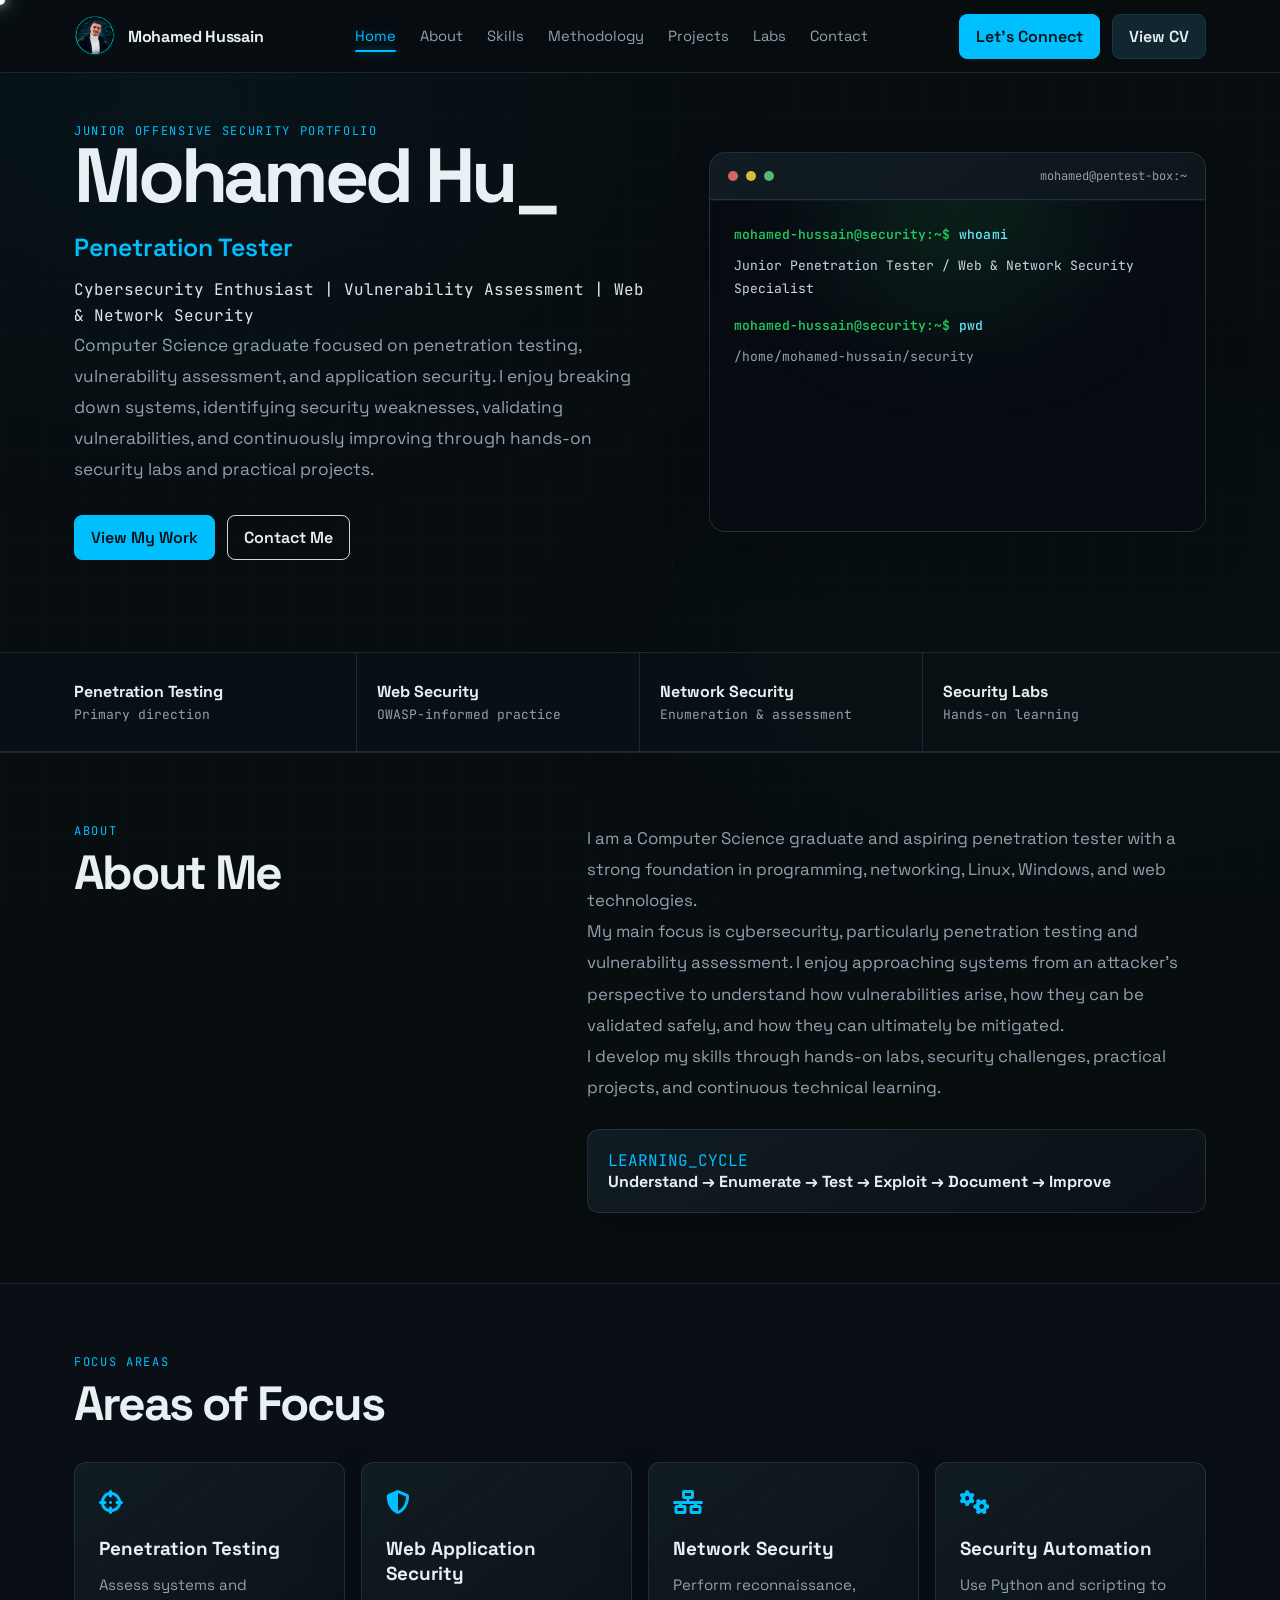
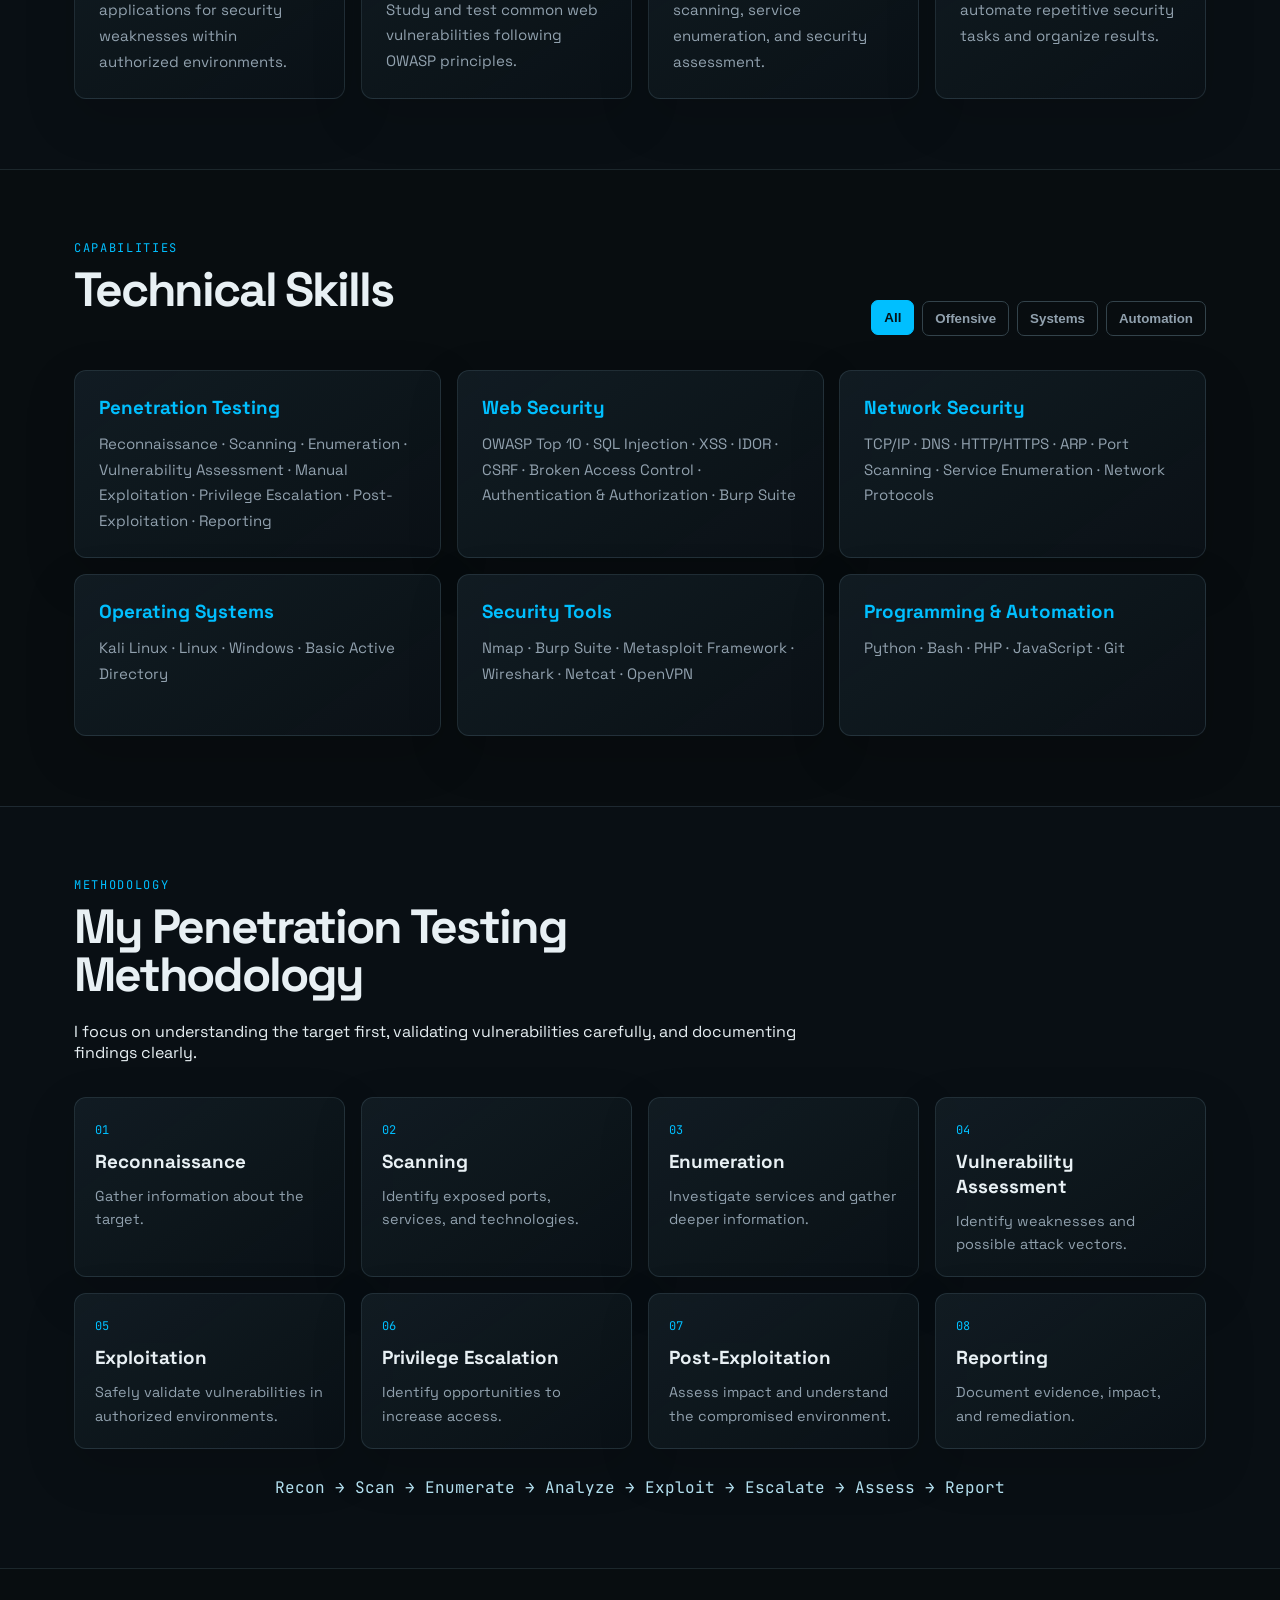
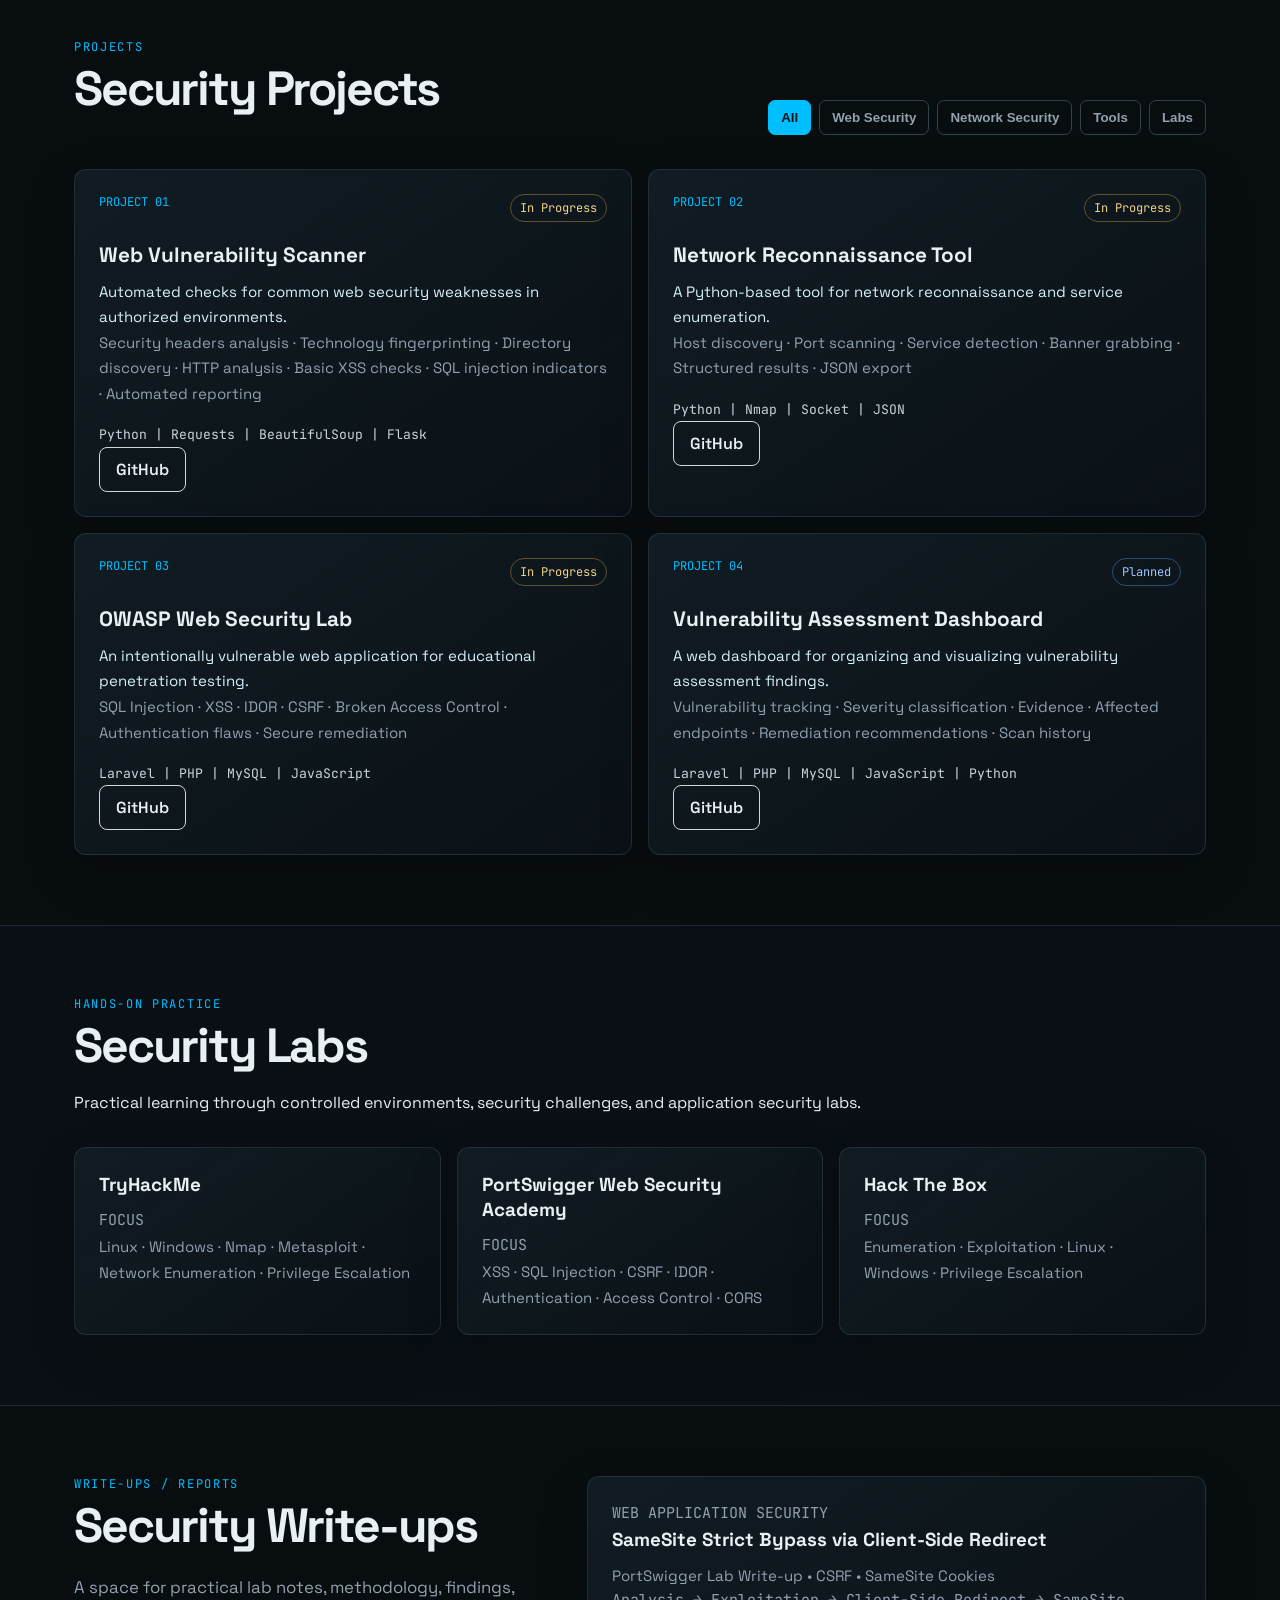
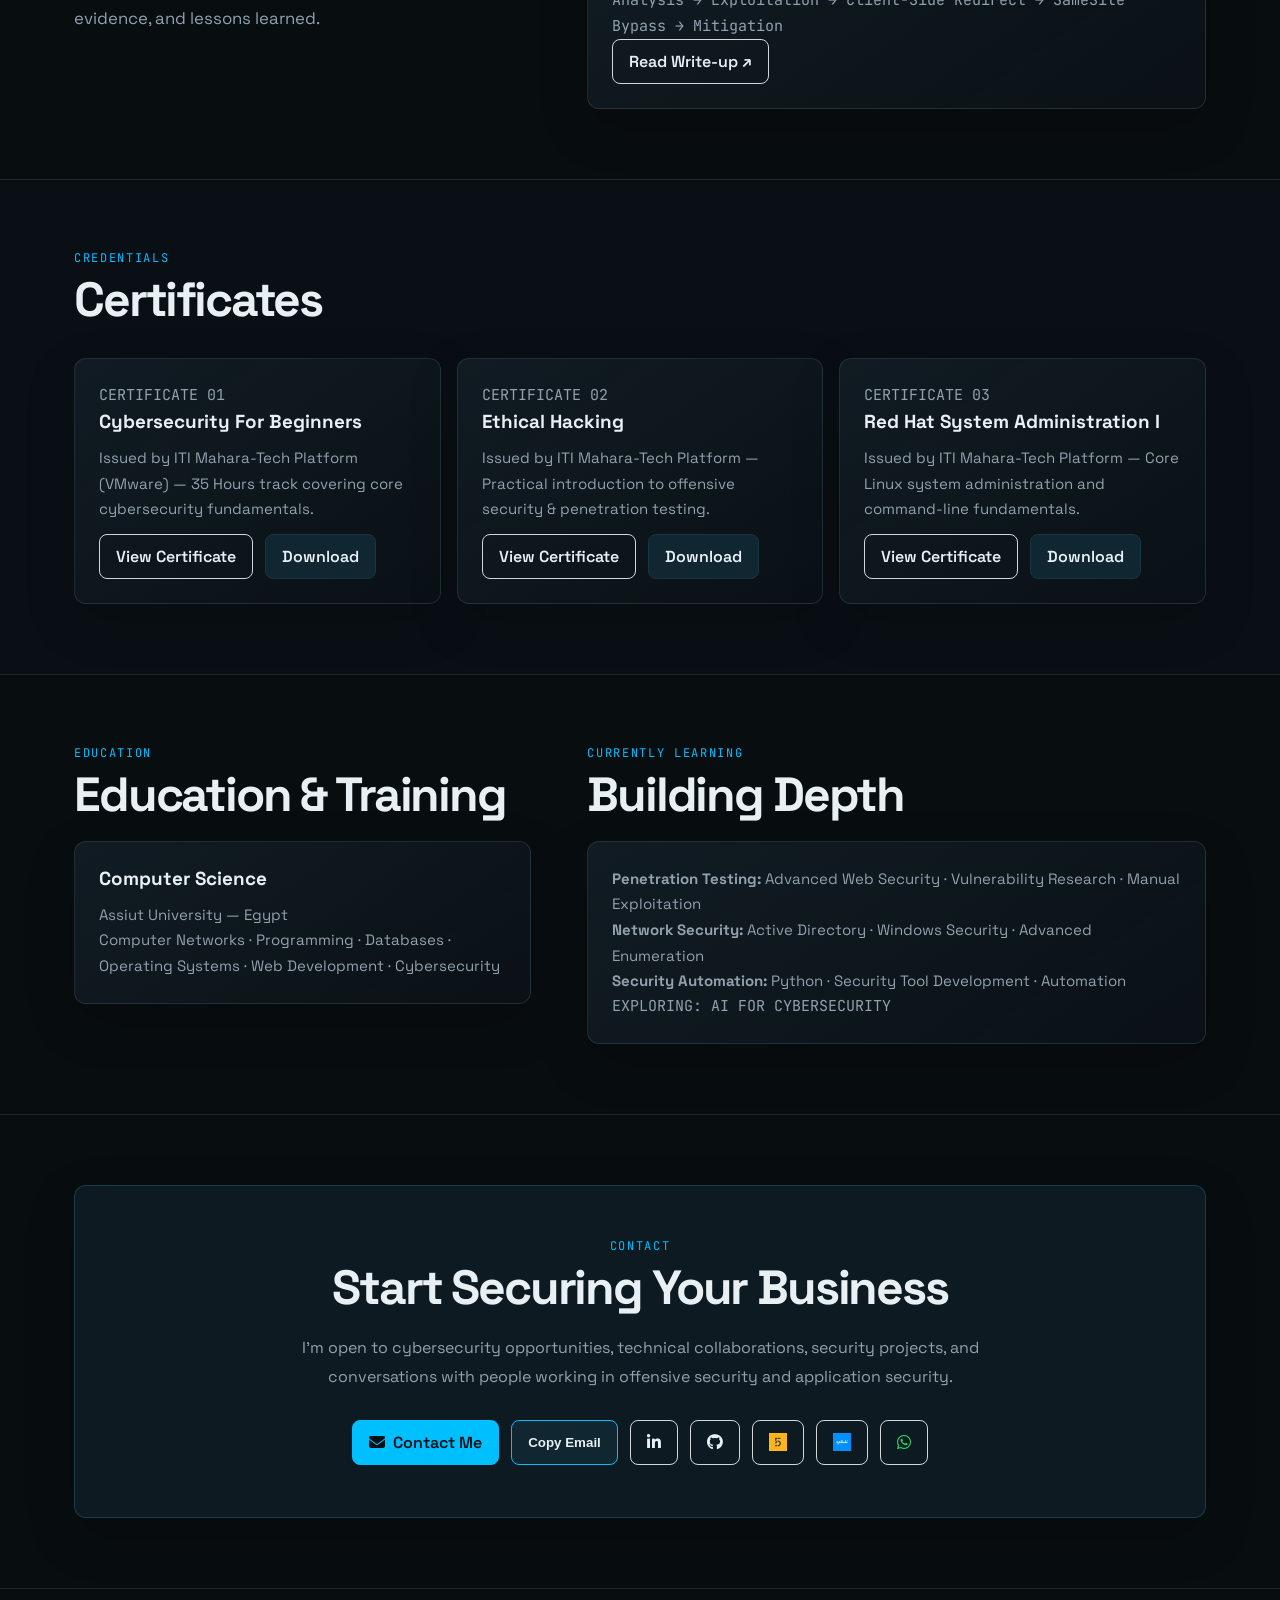
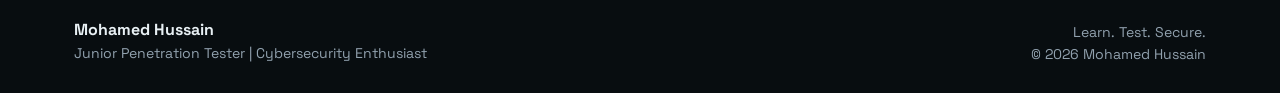
==== commit 5d59f614: "Update index, script, and style files for improved functionality and design" ====
--- a/index.html
+++ b/index.html
@@ -909,6 +909,7 @@
       </div>
     </div>
     <div class="mouse-glow"></div>
+    <div class="mouse-glow mouse-glow-dot"></div>
     <script src="script.js"></script>
   </body>
 </html>
--- a/style.css
+++ b/style.css
@@ -34,15 +34,60 @@
 body::before {
   content: "";
   position: fixed;
+  inset: -8px 0;
+  pointer-events: none;
+  opacity: 0.65;
+  background-image:
+    linear-gradient(rgba(109, 172, 194, 0.045) 1px, transparent 1px),
+    linear-gradient(90deg, rgba(109, 172, 194, 0.045) 1px, transparent 1px);
+  background-size: 42px 42px;
+  z-index: -1;
+  animation: gridDrift 90s ease-in-out infinite alternate;
+}
+
+.interactive-grid {
+  position: fixed;
+  inset: 0;
+  z-index: -1;
+  width: 100%;
+  height: 100%;
+  pointer-events: none;
+  opacity: 0.65;
+  animation: gridDrift 90s ease-in-out infinite alternate;
+}
+
+body::after {
+  content: "";
+  position: fixed;
   inset: 0;
   pointer-events: none;
-  opacity: 0.32;
+  opacity: 0.8;
   background-image:
-    linear-gradient(rgba(109, 172, 194, 0.055) 1px, transparent 1px),
-    linear-gradient(90deg, rgba(109, 172, 194, 0.055) 1px, transparent 1px);
-  background-size: 42px 42px;
-  mask-image: linear-gradient(to bottom, black, transparent 75%);
+    radial-gradient(
+      ellipse at 14% 12%,
+      rgba(0, 191, 255, 0.055),
+      transparent 42%
+    ),
+    radial-gradient(
+      ellipse at 86% 72%,
+      rgba(34, 197, 94, 0.035),
+      transparent 44%
+    );
   z-index: -1;
+  animation: ambientGlow 75s ease-in-out infinite alternate;
+}
+
+@keyframes gridDrift {
+  to {
+    transform: translate3d(0, 8px, 0);
+  }
+}
+
+@keyframes ambientGlow {
+  to {
+    transform: translate3d(0, -8px, 0);
+    opacity: 0.65;
+  }
 }
 
 a {
@@ -123,12 +168,40 @@
 }
 
 .nav-links a {
+  position: relative;
   text-decoration: none;
-  transition: color 0.2s ease;
-}
-
-.nav-links a:hover {
+  transition:
+    color 0.2s ease,
+    text-shadow 0.2s ease;
+}
+
+.nav-links a:hover,
+.nav-links a[aria-current="location"] {
   color: var(--cyan);
+}
+
+.nav-links a[aria-current="location"] {
+  text-shadow: 0 0 12px rgba(0, 191, 255, 0.3);
+}
+
+.nav-links a::after {
+  content: "";
+  position: absolute;
+  right: 0;
+  bottom: -7px;
+  left: 0;
+  height: 2px;
+  border-radius: 2px;
+  background: var(--cyan);
+  box-shadow: 0 0 9px rgba(0, 191, 255, 0.55);
+  transform: scaleX(0);
+  transform-origin: left;
+  transition: transform 0.2s ease;
+}
+
+.nav-links a:hover::after,
+.nav-links a[aria-current="location"]::after {
+  transform: scaleX(1);
 }
 
 .nav-actions {
@@ -142,6 +215,9 @@
 ================================= */
 
 .btn {
+  --button-rest-background: var(--bg);
+  --button-rest-color: var(--ink);
+
   display: inline-flex;
   align-items: center;
   justify-content: center;
@@ -155,14 +231,20 @@
   transition:
     background 0.2s ease,
     border-color 0.2s ease,
-    transform 0.2s ease;
+    color 0.2s ease,
+    transform 0.2s ease,
+    box-shadow 0.2s ease;
 }
 
 .btn:hover {
   transform: translateY(-2px);
+  box-shadow: 0 0 15px rgba(0, 191, 255, 0.2);
 }
 
 .btn-primary {
+  --button-rest-background: var(--cyan);
+  --button-rest-color: #061116;
+
   background: var(--cyan);
   color: #061116;
   border-color: var(--cyan);
@@ -172,15 +254,22 @@
   background: var(--cyan-dark);
   color: #061116;
   border-color: var(--cyan-dark);
+  box-shadow: 0 0 17px rgba(0, 191, 255, 0.3);
 }
 
 .btn-secondary {
+  --button-rest-background: #102630;
+  --button-rest-color: var(--ink);
+
   background: #102630;
   color: var(--ink);
   border-color: #173641;
 }
 
 .btn-outline {
+  --button-rest-background: var(--bg);
+  --button-rest-color: var(--ink);
+
   background: transparent;
   color: var(--ink);
   border-color: #d1d7da;
@@ -189,6 +278,21 @@
 .btn-outline:hover,
 .btn-secondary:hover {
   border-color: rgba(72, 199, 242, 0.6);
+  box-shadow: inset 0 0 0 1px rgba(0, 191, 255, 0.12);
+}
+
+.btn:hover {
+  background: var(--button-rest-color);
+  color: var(--button-rest-background);
+  border-color: var(--button-rest-color);
+}
+
+.btn:focus-visible,
+.menu-button:focus-visible,
+.back-to-top:focus-visible,
+.back-btn:focus-visible {
+  outline: 2px solid var(--cyan);
+  outline-offset: 3px;
 }
 
 /* =================================
@@ -223,15 +327,26 @@
 }
 
 .mobile-menu a {
+  position: relative;
   text-decoration: none;
   color: var(--muted);
   padding: 12px;
   border-radius: 8px;
-}
-
-.mobile-menu a:hover {
+  transition:
+    background 0.2s ease,
+    color 0.2s ease,
+    box-shadow 0.2s ease;
+}
+
+.mobile-menu a:hover,
+.mobile-menu a[aria-current="location"] {
   background: var(--surface-light);
   color: var(--text);
+}
+
+.mobile-menu a[aria-current="location"] {
+  color: var(--cyan);
+  box-shadow: inset 2px 0 var(--cyan);
 }
 
 /* =================================
@@ -312,7 +427,7 @@
 ================================= */
 
 .hero {
-  padding-top: 60px;
+  padding-top: 50px;
   padding-bottom: 92px;
 }
 
@@ -347,6 +462,33 @@
 
 .hero-name-cursor {
   animation: cursorBlink 0.8s steps(1) infinite;
+}
+
+.hero-name-letter {
+  display: inline-block;
+  white-space: pre;
+  cursor: default;
+}
+
+.hero-name-word {
+  display: inline-block;
+  white-space: nowrap;
+}
+
+.hero-name-letter:hover {
+  animation: heroNameLetterPop 0.45s ease;
+}
+
+@keyframes heroNameLetterPop {
+  35% {
+    color: var(--cyan);
+    transform: translateY(-0.18em) rotate(-8deg) scale(1.2);
+    text-shadow: 0 0 18px rgba(0, 191, 255, 0.7);
+  }
+
+  70% {
+    transform: translateY(0.04em) rotate(4deg) scale(0.96);
+  }
 }
 
 h2 {
@@ -1435,6 +1577,9 @@
   body::before {
     display: none;
   }
+  body::after {
+    display: none;
+  }
   .wrap {
     max-width: none;
   }
@@ -1560,10 +1705,10 @@
 *===============*/
 
 .mouse-glow {
-  width: 140px;
-  height: 140px;
-
-  border: 1px solid rgba(34, 197, 94, 0.18);
+  width: 60px;
+  height: 60px;
+
+  /* border: 1px solid rgba(34, 197, 94, 0.18); */
   border-radius: 50%;
 
   background: radial-gradient(
@@ -1573,9 +1718,9 @@
     transparent 70%
   );
 
-  box-shadow:
+  /* box-shadow:
     0 0 25px rgba(34, 197, 94, 0.08),
-    inset 0 0 25px rgba(34, 197, 94, 0.05);
+    inset 0 0 25px rgba(34, 197, 94, 0.05); */
 
   pointer-events: none;
   position: fixed;
@@ -1583,6 +1728,26 @@
 
   transform: translate(-50%, -50%);
   mix-blend-mode: screen;
+}
+
+.mouse-glow-dot {
+  width: 10px;
+  height: 10px;
+  background: #fff;
+  box-shadow: 0 0 12px rgba(255, 255, 255, 0.8);
+  transition:
+    width 0.2s ease,
+    height 0.2s ease,
+    background-color 0.2s ease,
+    box-shadow 0.2s ease;
+}
+
+.mouse-glow-dot.is-button-hover {
+  width: 14px;
+  height: 14px;
+  color: var(--hover-button-text-color, var(--cyan));
+  background: currentColor;
+  box-shadow: 0 0 18px currentColor;
 }
 
 /* ================================
@@ -2109,6 +2274,24 @@
 }
 
 @media (prefers-reduced-motion: reduce) {
+  html {
+    scroll-behavior: auto;
+  }
+
+  body::before,
+  body::after {
+    animation: none;
+  }
+
+  .nav-links a,
+  .nav-links a::after,
+  .mobile-menu a,
+  .btn,
+  .hero-name-letter:hover {
+    transition: none;
+    animation: none;
+  }
+
   .page-loader,
   .page-loader .cv-loader,
   .page-loader .loader-icon,
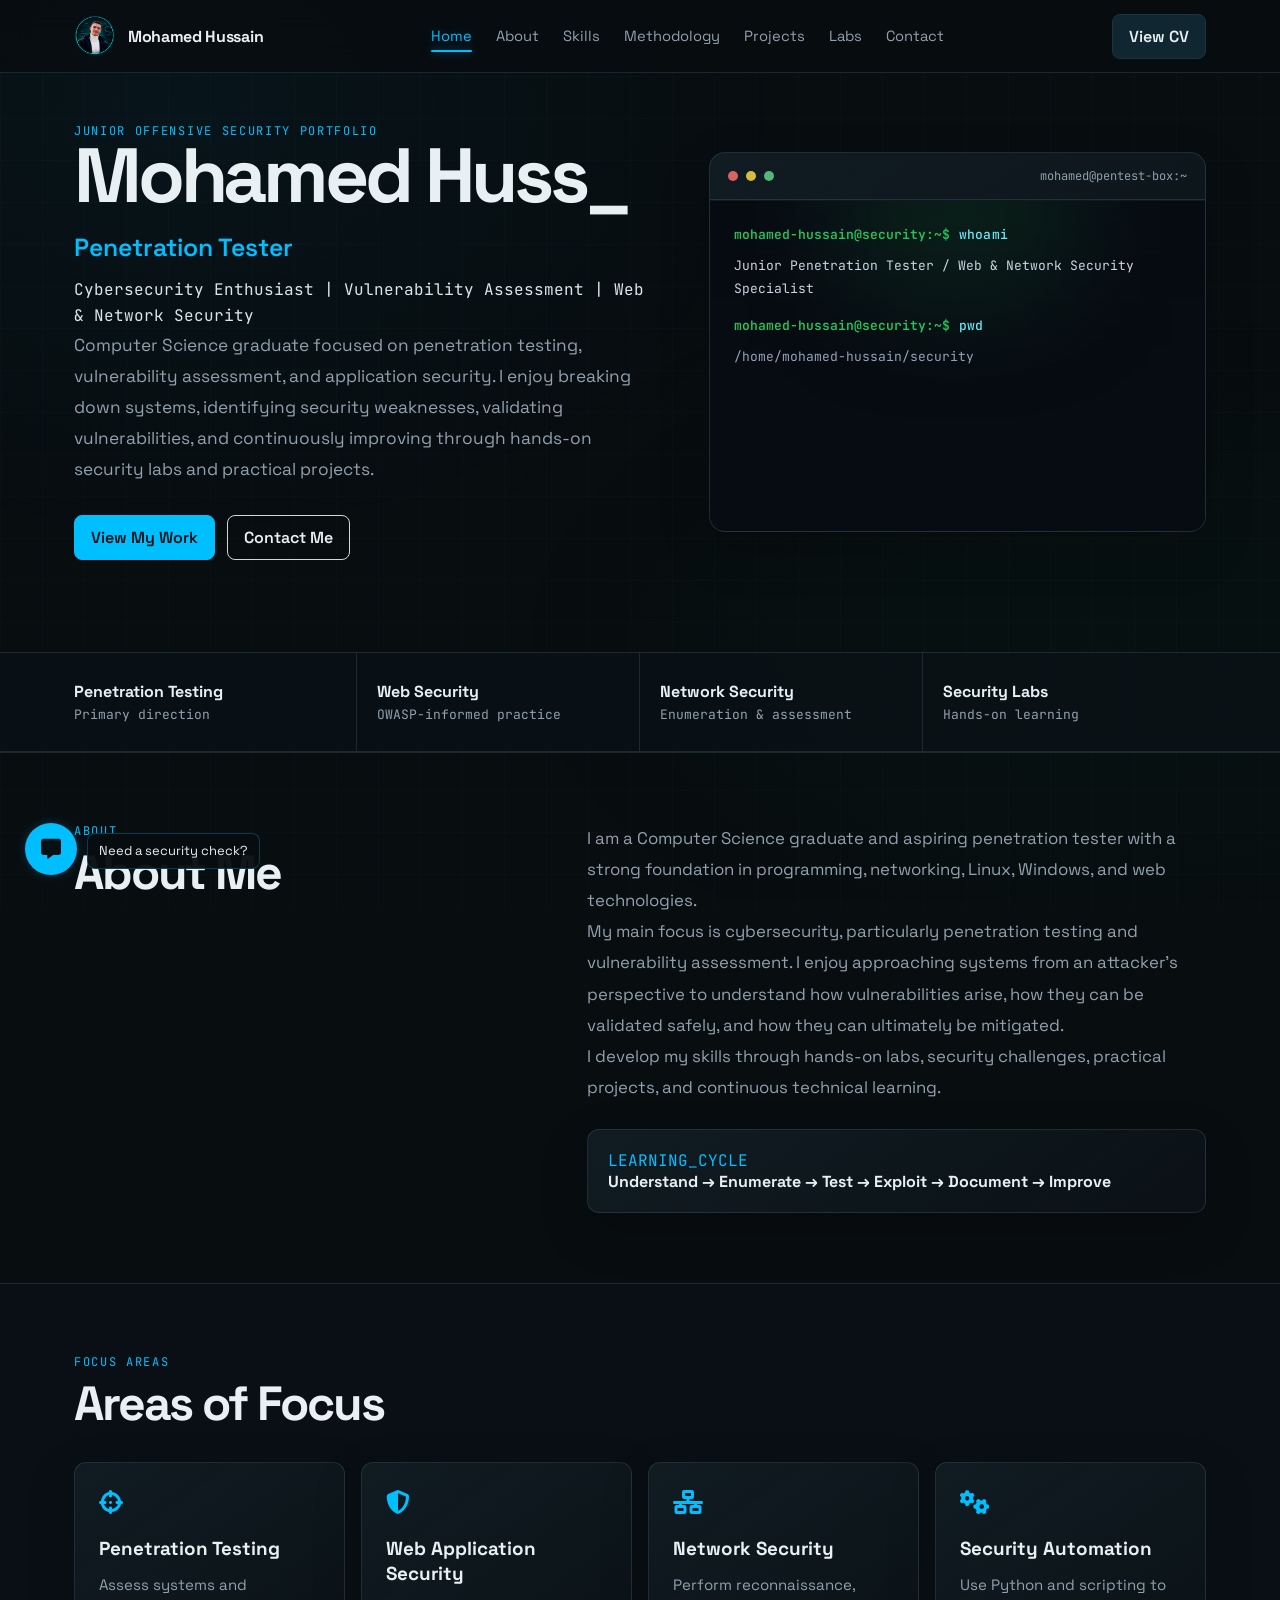
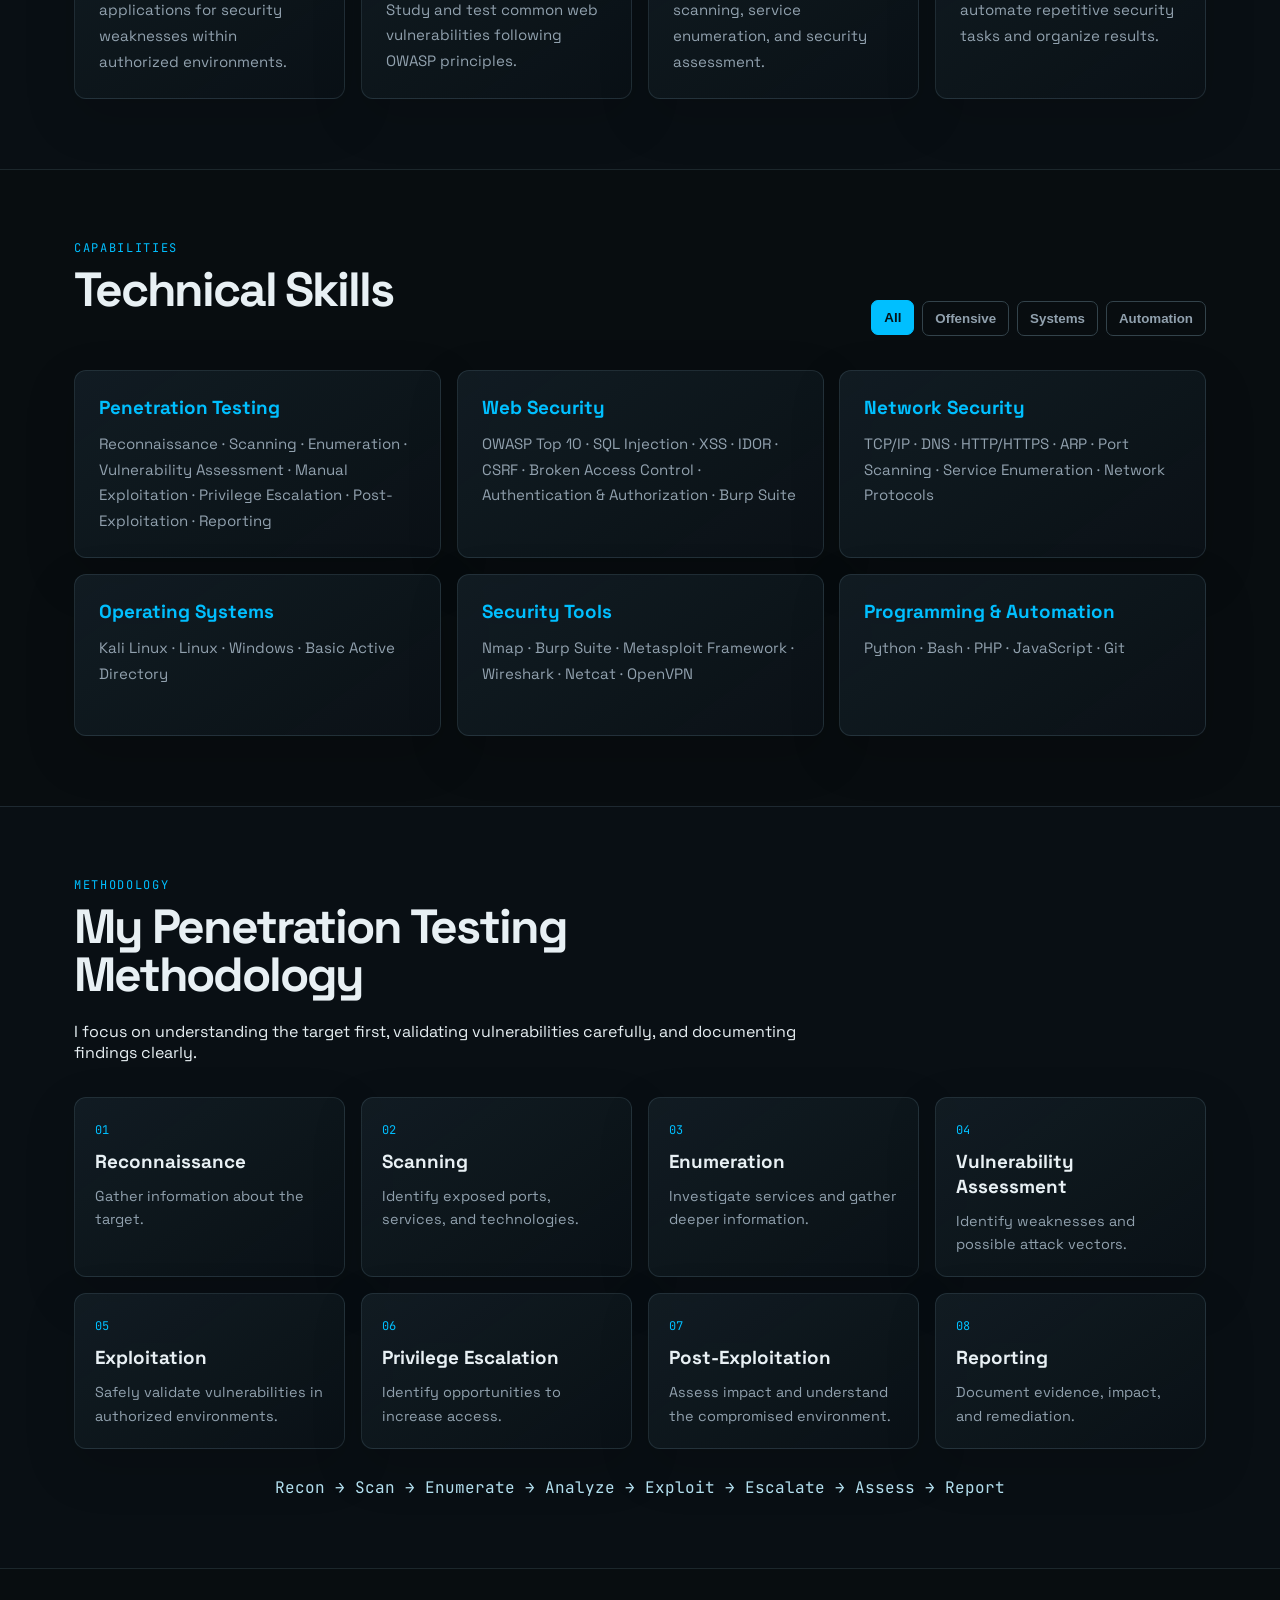
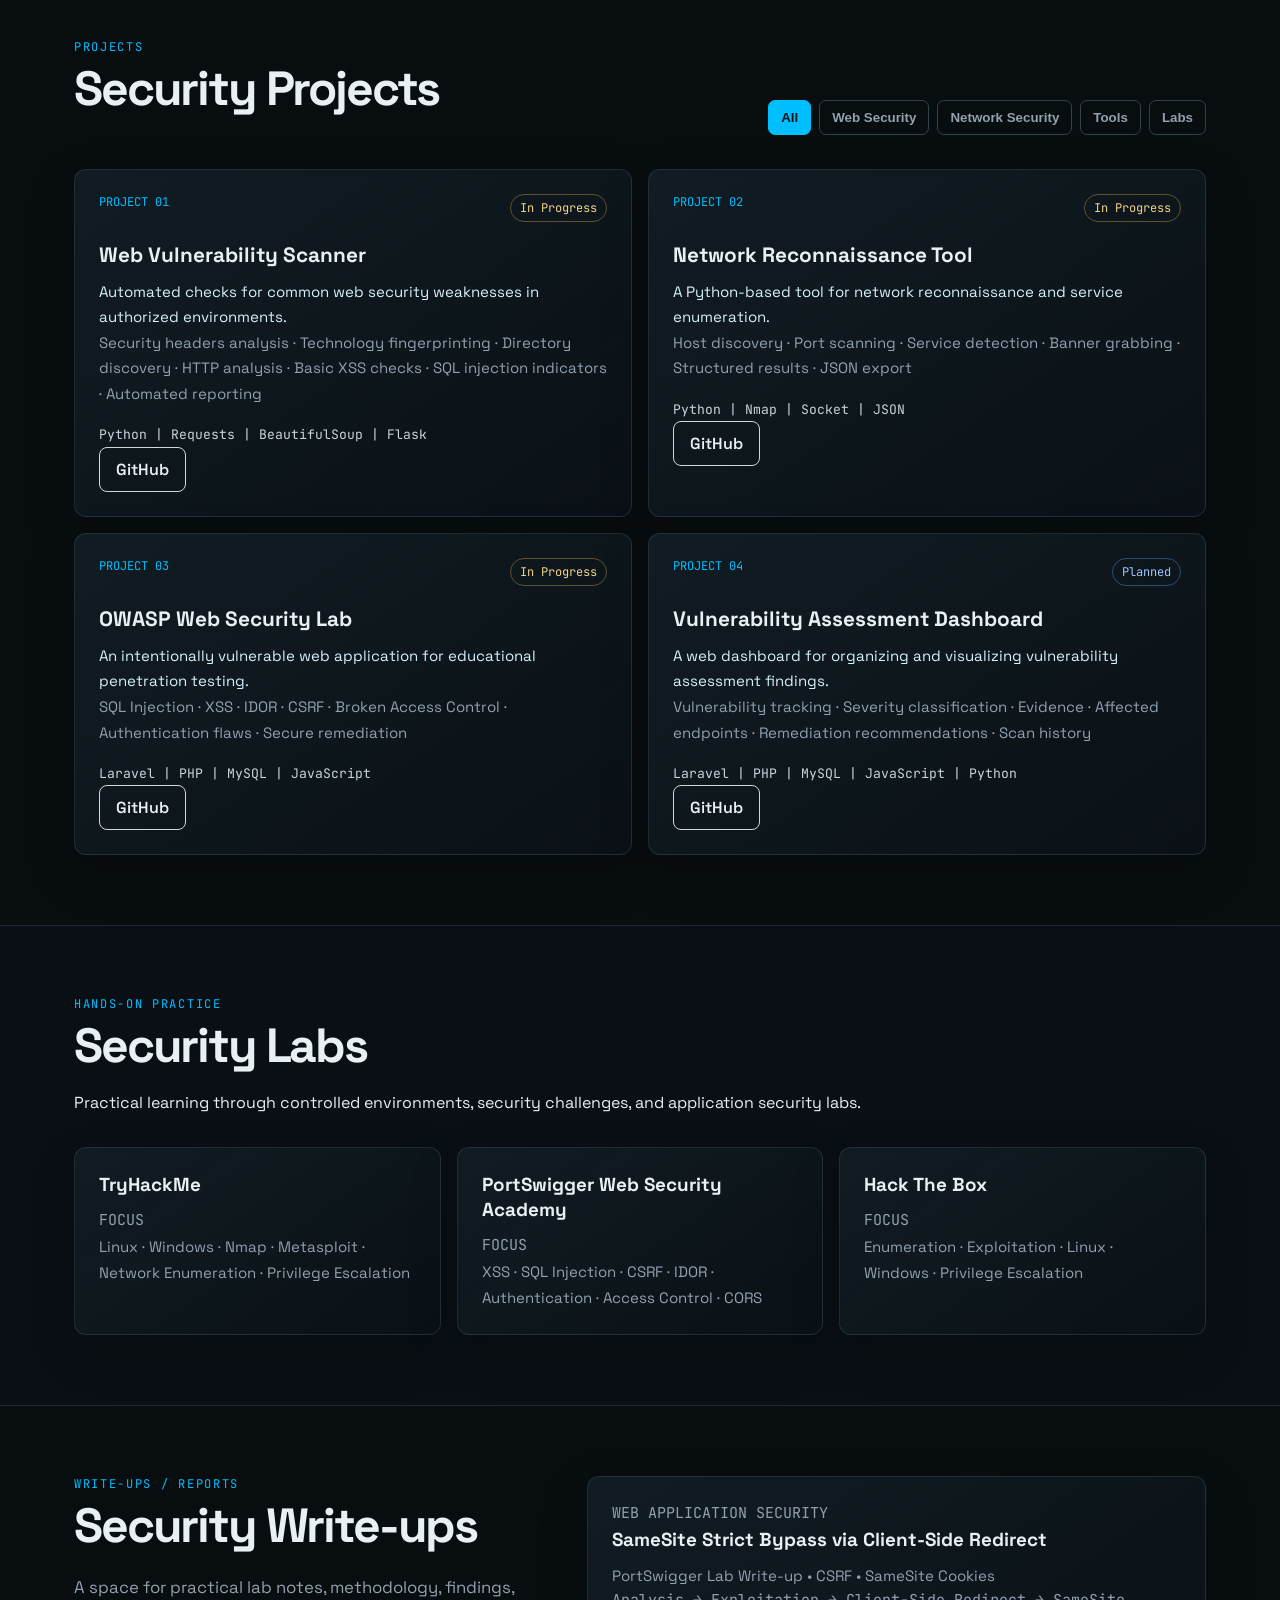
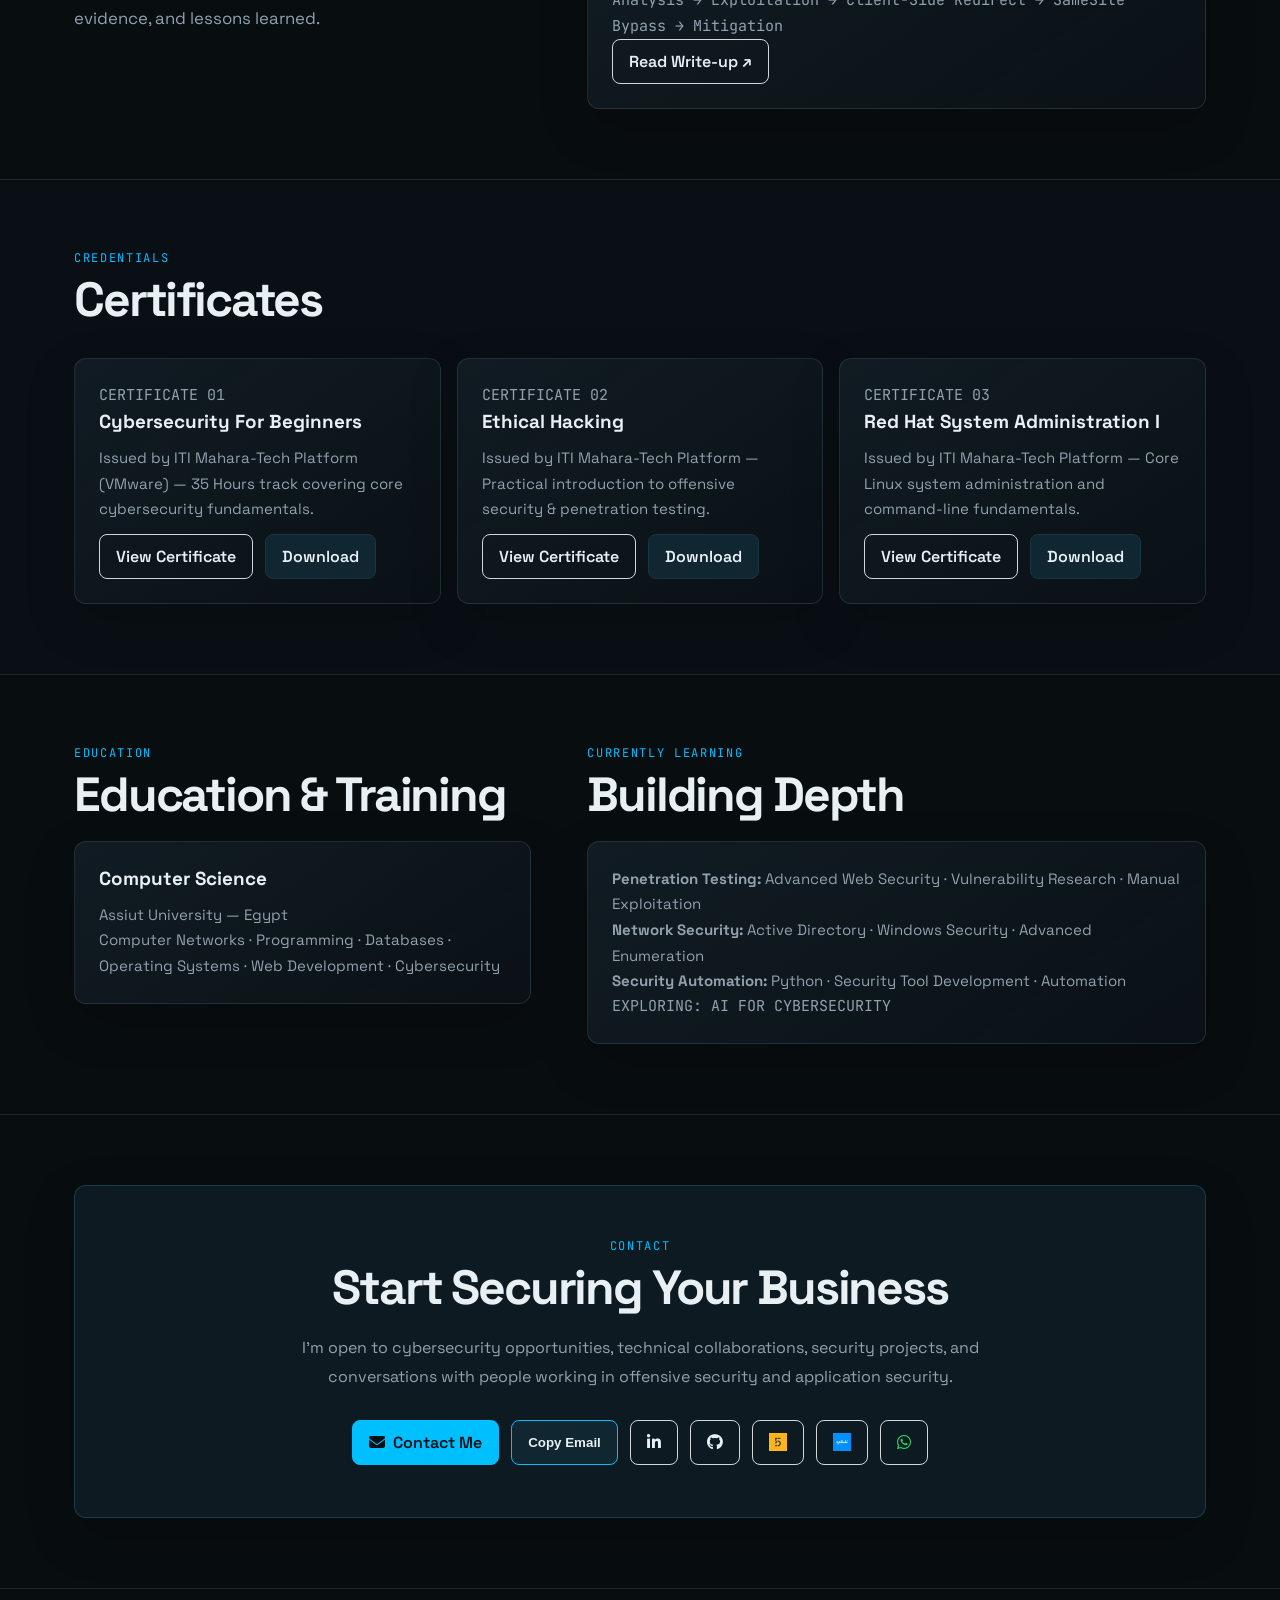
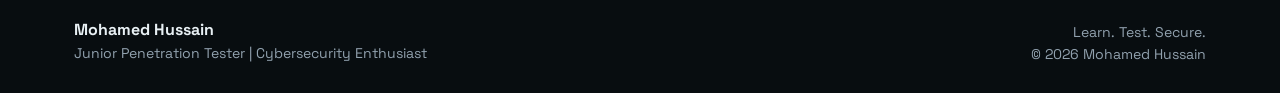
==== commit 98a91a1b: "Update CV, index, script, and style files for improved design and functionality" ====
--- a/index.html
+++ b/index.html
@@ -76,9 +76,6 @@
           </div>
 
           <div class="nav-actions">
-            <a class="btn btn-primary nav-cta" href="contact.html"
-              >Let’s Connect</a
-            >
             <a href="cv.html" class="btn btn-secondary" aria-label="View My CV">
               View CV
             </a>
@@ -876,6 +873,17 @@
     >
       ↑
     </button>
+    <div class="floating-contact">
+      <a
+        class="floating-contact-button"
+        href="#contact"
+        aria-label="Contact"
+      >
+        <i class="fa-solid fa-message" aria-hidden="true"></i>
+        <span class="floating-contact-tooltip" aria-hidden="true">Contact</span>
+      </a>
+      <span class="floating-contact-hook" aria-hidden="true"></span>
+    </div>
     <!-- Certificate Modal -->
     <div
       id="certificateModal"
--- a/style.css
+++ b/style.css
@@ -217,6 +217,7 @@
 .btn {
   --button-rest-background: var(--bg);
   --button-rest-color: var(--ink);
+  --button-hover-text-color: var(--button-rest-background);
 
   display: inline-flex;
   align-items: center;
@@ -1453,9 +1454,6 @@
   .menu-button {
     display: block;
   }
-  .nav-cta {
-    display: none;
-  }
   .hero-grid,
   .two-column {
     grid-template-columns: 1fr;
@@ -1580,6 +1578,10 @@
   body::after {
     display: none;
   }
+  .floating-contact,
+  .mouse-glow {
+    display: none !important;
+  }
   .wrap {
     max-width: none;
   }
@@ -1687,6 +1689,129 @@
     height: 42px;
   }
 }
+
+.floating-contact {
+  position: fixed;
+  z-index: 1001;
+  left: 25px;
+  bottom: 25px;
+}
+
+.floating-contact-button {
+  --button-rest-background: var(--cyan);
+  --button-rest-color: #061116;
+  --button-hover-text-color: var(--cyan);
+
+  position: relative;
+  display: flex;
+  width: 52px;
+  height: 52px;
+  align-items: center;
+  justify-content: center;
+  border: 1px solid rgba(0, 191, 255, 0.55);
+  border-radius: 50%;
+  background: var(--button-rest-background);
+  color: var(--button-rest-color);
+  box-shadow:
+    0 0 12px rgba(0, 191, 255, 0.2),
+    inset 0 0 10px rgba(0, 191, 255, 0.06);
+  font-size: 20px;
+  text-decoration: none;
+  transition:
+    transform 0.2s ease,
+    border-color 0.2s ease,
+    background-color 0.2s ease,
+    box-shadow 0.2s ease;
+}
+
+.floating-contact-button:hover,
+.floating-contact-button:focus-visible {
+  --button-rest-background: #061116;
+  --button-rest-color: var(--cyan);
+
+  transform: translateY(-3px);
+  border-color: var(--button-rest-color);
+  background: var(--button-rest-background);
+  color: var(--button-rest-color);
+  box-shadow:
+    0 0 20px color-mix(in srgb, var(--button-rest-color) 34%, transparent),
+    inset 0 0 12px color-mix(in srgb, var(--button-rest-color) 10%, transparent);
+}
+
+.floating-contact-button:focus-visible {
+  outline: 2px solid var(--cyan);
+  outline-offset: 4px;
+}
+
+.floating-contact-tooltip {
+  position: absolute;
+  bottom: calc(100% + 10px);
+  left: 50%;
+  padding: 5px 9px;
+  border: 1px solid var(--border);
+  border-radius: 6px;
+  background: #111827;
+  color: var(--ink);
+  font-size: 12px;
+  font-weight: 500;
+  line-height: 1.2;
+  opacity: 0;
+  pointer-events: none;
+  transform: translate(-50%, 4px);
+  transition:
+    opacity 0.18s ease,
+    transform 0.18s ease;
+}
+
+.floating-contact-button:hover .floating-contact-tooltip,
+.floating-contact-button:focus-visible .floating-contact-tooltip {
+  opacity: 1;
+  transform: translate(-50%, 0);
+}
+
+.floating-contact-hook {
+  position: absolute;
+  left: calc(100% + 10px);
+  bottom: 6px;
+  width: max-content;
+  max-width: min(230px, calc(100vw - 110px));
+  padding: 8px 11px;
+  border: 1px solid rgba(0, 191, 255, 0.28);
+  border-radius: 8px;
+  background: rgba(8, 13, 16, 0.96);
+  color: var(--ink);
+  font-size: 13px;
+  line-height: 1.35;
+  opacity: 0;
+  pointer-events: none;
+  transform: translateX(-6px);
+  transition:
+    opacity 0.25s ease,
+    transform 0.25s ease;
+}
+
+.floating-contact-hook.is-visible {
+  opacity: 1;
+  transform: translateX(0);
+}
+
+@media (max-width: 650px) {
+  .floating-contact {
+    left: 15px;
+    bottom: 15px;
+  }
+
+  .floating-contact-button {
+    width: 48px;
+    height: 48px;
+  }
+
+  .floating-contact-hook {
+    max-width: min(205px, calc(100vw - 90px));
+    font-size: 12px;
+  }
+}
+
 /*===============*
   Contact btns
 *===============*/
@@ -1725,12 +1850,18 @@
   pointer-events: none;
   position: fixed;
   z-index: 9999;
+  top: 0;
+  left: 0;
 
   transform: translate(-50%, -50%);
   mix-blend-mode: screen;
+  opacity: 0;
+  transition: opacity 0.15s ease;
 }
 
 .mouse-glow-dot {
+  width: 10px;
+  height: 10px;
   width: 10px;
   height: 10px;
   background: #fff;
@@ -1745,9 +1876,26 @@
 .mouse-glow-dot.is-button-hover {
   width: 14px;
   height: 14px;
+  opacity: 1;
+  outline: 1px solid rgba(255, 255, 255, 0.9);
+  outline-offset: 1px;
   color: var(--hover-button-text-color, var(--cyan));
   background: currentColor;
-  box-shadow: 0 0 18px currentColor;
+  box-shadow:
+    0 0 18px currentColor,
+    0 0 6px rgba(255, 255, 255, 0.9);
+}
+
+@media (hover: hover) and (pointer: fine) and (prefers-reduced-motion: no-preference) {
+  .mouse-glow {
+    will-change: transform;
+  }
+}
+
+@media (hover: none), (pointer: coarse), (prefers-reduced-motion: reduce) {
+  .mouse-glow {
+    display: none;
+  }
 }
 
 /* ================================
@@ -2274,6 +2422,14 @@
 }
 
 @media (prefers-reduced-motion: reduce) {
+  *,
+  *::before,
+  *::after {
+    animation: none !important;
+    scroll-behavior: auto !important;
+    transition: none !important;
+  }
+
   html {
     scroll-behavior: auto;
   }
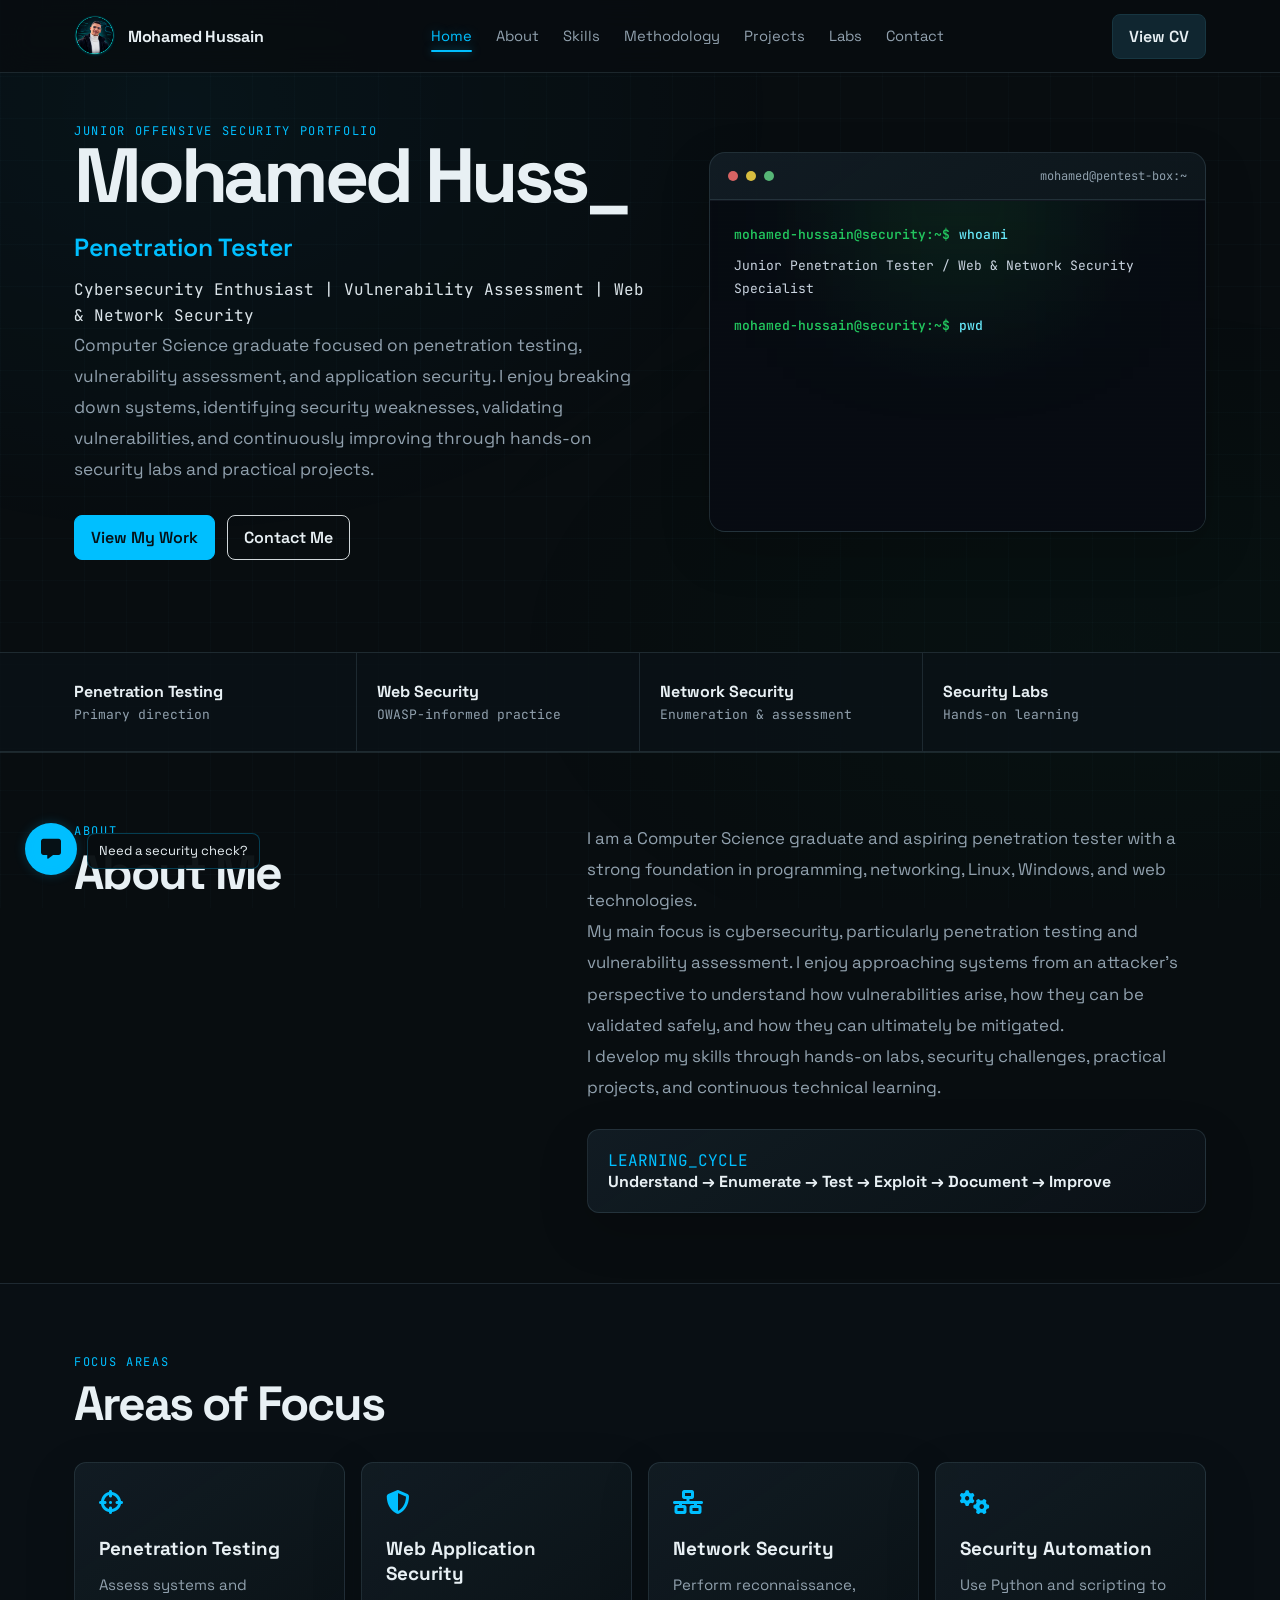
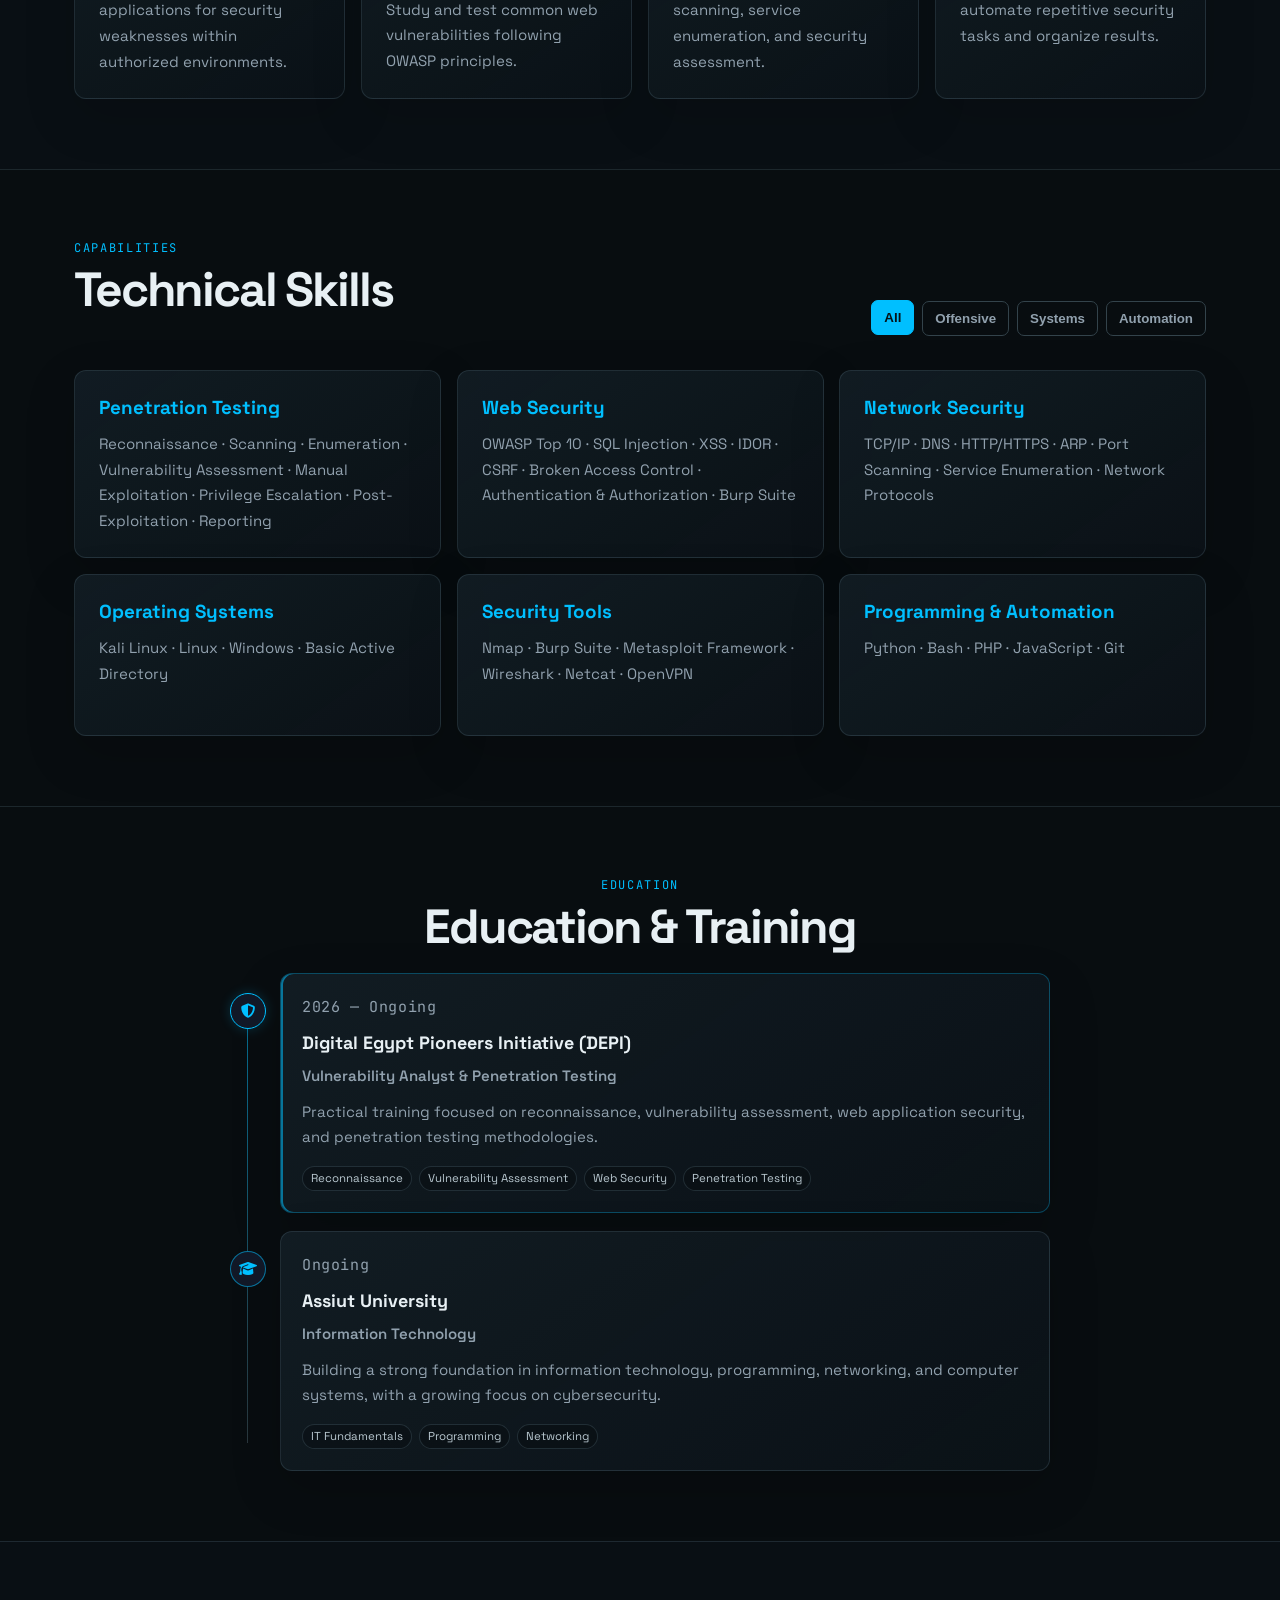
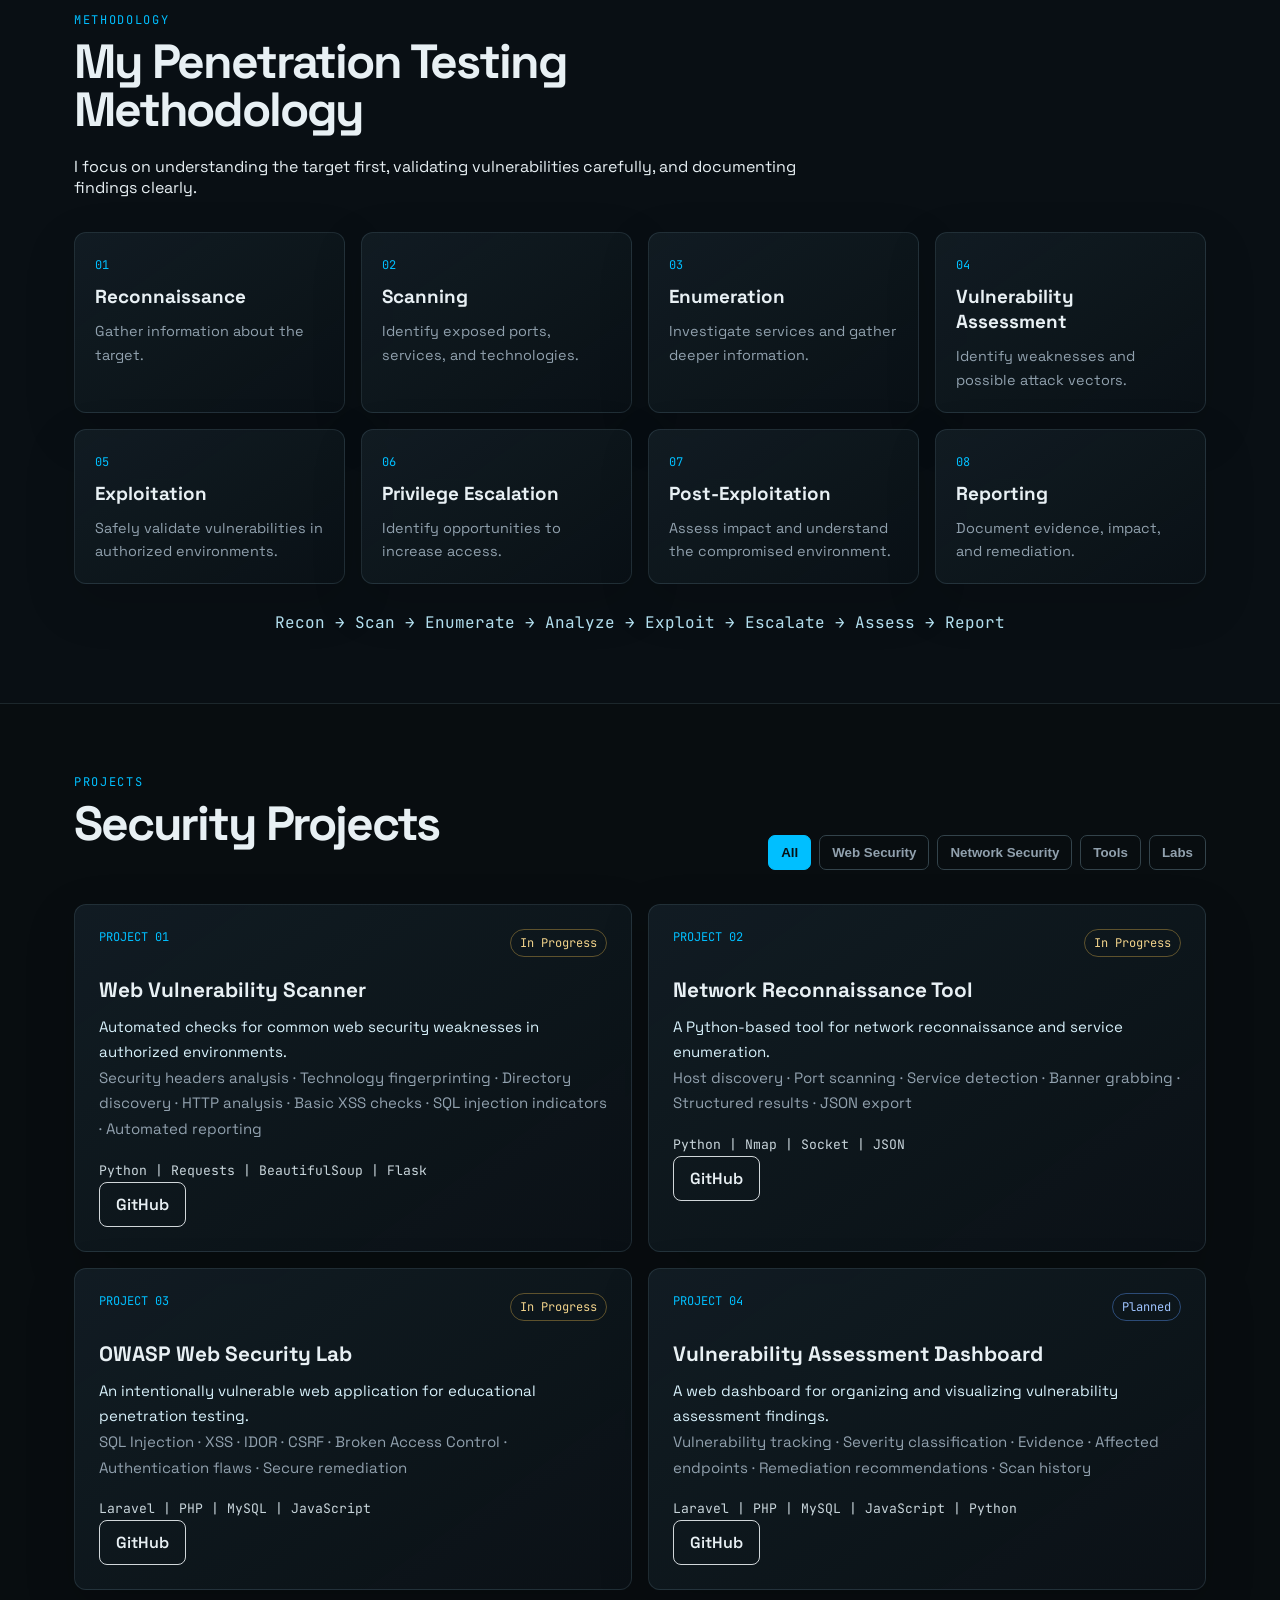
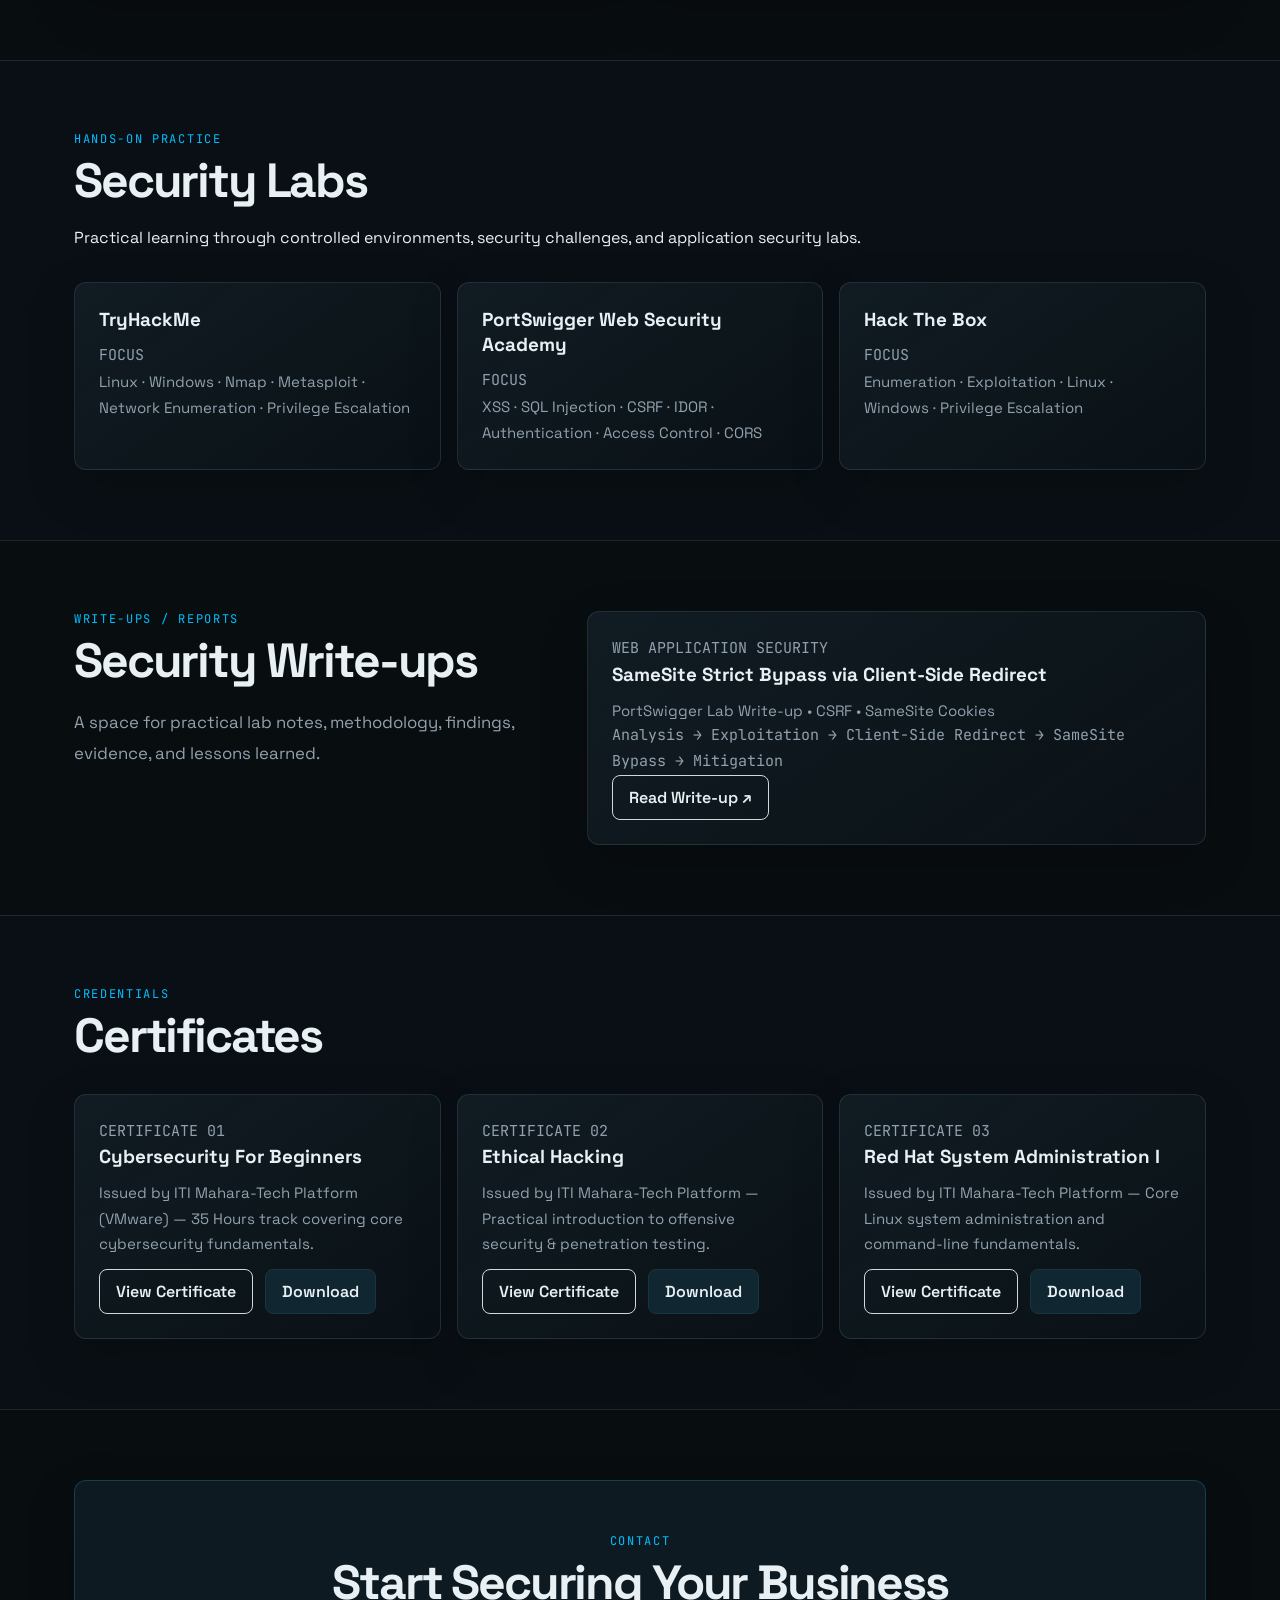
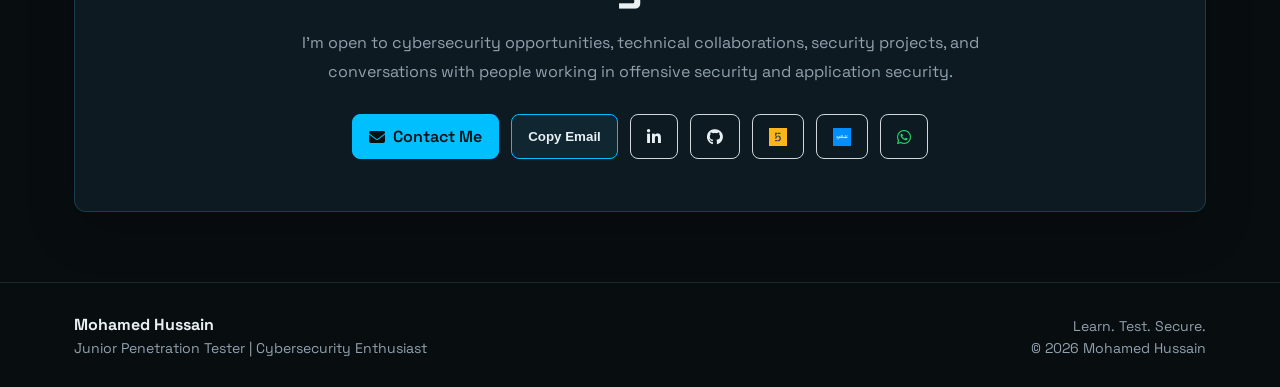
==== commit 7767f27f: "Update index.html and style.css for improved layout and design" ====
--- a/index.html
+++ b/index.html
@@ -350,6 +350,84 @@
           </div>
         </section>
 
+        <section class="section education-section">
+          <div class="wrap two-column education-layout">
+            <div>
+              <p class="eyebrow">Education</p>
+              <h2>Education &amp; Training</h2>
+              <ol
+                class="education-timeline"
+                aria-label="Education and training"
+              >
+                <li
+                  class="education-timeline-item education-timeline-item-featured reveal"
+                >
+                  <span class="education-timeline-node" aria-hidden="true">
+                    <i class="fa-solid fa-shield-halved"></i>
+                  </span>
+                  <article class="panel card education-timeline-card">
+                    <p class="education-date mono">2026 — Ongoing</p>
+                    <h3>Digital Egypt Pioneers Initiative (DEPI)</h3>
+                    <p class="education-program">
+                      Vulnerability Analyst &amp; Penetration Testing
+                    </p>
+                    <p class="education-description">
+                      Practical training focused on reconnaissance,
+                      vulnerability assessment, web application security, and
+                      penetration testing methodologies.
+                    </p>
+                    <ul class="education-tags" aria-label="Training topics">
+                      <li>Reconnaissance</li>
+                      <li>Vulnerability Assessment</li>
+                      <li>Web Security</li>
+                      <li>Penetration Testing</li>
+                    </ul>
+                  </article>
+                </li>
+                <li class="education-timeline-item reveal">
+                  <span class="education-timeline-node" aria-hidden="true">
+                    <i class="fa-solid fa-graduation-cap"></i>
+                  </span>
+                  <article class="panel card education-timeline-card">
+                    <p class="education-date mono">Ongoing</p>
+                    <h3>Assiut University</h3>
+                    <p class="education-program">Information Technology</p>
+                    <p class="education-description">
+                      Building a strong foundation in information technology,
+                      programming, networking, and computer systems, with a
+                      growing focus on cybersecurity.
+                    </p>
+                    <ul class="education-tags" aria-label="Study areas">
+                      <li>IT Fundamentals</li>
+                      <li>Programming</li>
+                      <li>Networking</li>
+                    </ul>
+                  </article>
+                </li>
+              </ol>
+            </div>
+            <!-- <div class="reveal">
+              <p class="eyebrow">Currently Learning</p>
+              <h2>Building Depth</h2>
+              <div class="panel card">
+                <p>
+                  <strong>Penetration Testing:</strong> Advanced Web Security ·
+                  Vulnerability Research · Manual Exploitation
+                </p>
+                <p>
+                  <strong>Network Security:</strong> Active Directory · Windows
+                  Security · Advanced Enumeration
+                </p>
+                <p>
+                  <strong>Security Automation:</strong> Python · Security Tool
+                  Development · Automation
+                </p>
+                <p class="mono cyan">EXPLORING: AI FOR CYBERSECURITY</p>
+              </div>
+            </div> -->
+          </div>
+        </section>
+
         <section id="methodology" class="section section-muted">
           <div class="wrap">
             <div class="reveal section-intro max">
@@ -724,42 +802,6 @@
           </div>
         </section>
 
-        <section class="section">
-          <div class="wrap two-column">
-            <div class="reveal">
-              <p class="eyebrow">Education</p>
-              <h2>Education &amp; Training</h2>
-              <div class="panel card">
-                <h3>Computer Science</h3>
-                <p class="cyan">Assiut University — Egypt</p>
-                <p>
-                  Computer Networks · Programming · Databases · Operating
-                  Systems · Web Development · Cybersecurity
-                </p>
-              </div>
-            </div>
-            <div class="reveal">
-              <p class="eyebrow">Currently Learning</p>
-              <h2>Building Depth</h2>
-              <div class="panel card">
-                <p>
-                  <strong>Penetration Testing:</strong> Advanced Web Security ·
-                  Vulnerability Research · Manual Exploitation
-                </p>
-                <p>
-                  <strong>Network Security:</strong> Active Directory · Windows
-                  Security · Advanced Enumeration
-                </p>
-                <p>
-                  <strong>Security Automation:</strong> Python · Security Tool
-                  Development · Automation
-                </p>
-                <p class="mono cyan">EXPLORING: AI FOR CYBERSECURITY</p>
-              </div>
-            </div>
-          </div>
-        </section>
-
         <section id="contact" class="section contact-section">
           <div class="wrap">
             <div class="contact-panel panel">
@@ -876,7 +918,7 @@
     <div class="floating-contact">
       <a
         class="floating-contact-button"
-        href="#contact"
+        href="contact.html"
         aria-label="Contact"
       >
         <i class="fa-solid fa-message" aria-hidden="true"></i>
--- a/style.css
+++ b/style.css
@@ -1013,6 +1013,145 @@
   box-shadow: 0 20px 45px rgba(0, 0, 0, 0.23);
 }
 
+.education-timeline {
+  position: relative;
+  display: grid;
+  gap: 18px;
+  margin: 0;
+  padding: 0;
+  list-style: none;
+}
+
+.education-layout {
+  display: block;
+}
+
+.education-layout > div {
+  max-width: 820px;
+  margin-inline: auto;
+}
+
+.education-layout > div > .eyebrow,
+.education-layout > div > h2 {
+  text-align: center;
+}
+
+.education-timeline::before {
+  position: absolute;
+  top: 28px;
+  bottom: 28px;
+  left: 17px;
+  width: 1px;
+  background: linear-gradient(
+    to bottom,
+    rgba(0, 191, 255, 0.55),
+    rgba(150, 190, 205, 0.24)
+  );
+  content: "";
+}
+
+.education-timeline-item {
+  position: relative;
+  display: grid;
+  grid-template-columns: 36px minmax(0, 1fr);
+  align-items: start;
+  gap: 14px;
+  min-width: 0;
+}
+
+.education-timeline-node {
+  z-index: 1;
+  display: grid;
+  width: 36px;
+  height: 36px;
+  margin-top: 20px;
+  place-items: center;
+  border: 1px solid rgba(0, 191, 255, 0.55);
+  border-radius: 50%;
+  background: var(--surface);
+  color: var(--cyan);
+  font-size: 0.9rem;
+  transition:
+    border-color 0.25s ease,
+    box-shadow 0.25s ease,
+    color 0.25s ease;
+}
+
+.education-timeline-card {
+  min-width: 0;
+  padding: 21px;
+  background: linear-gradient(
+    145deg,
+    rgba(18, 29, 36, 0.96),
+    rgba(11, 18, 23, 0.92)
+  );
+}
+
+.education-timeline-item-featured .education-timeline-card {
+  border-color: rgba(0, 191, 255, 0.3);
+  box-shadow:
+    0 18px 50px rgba(0, 0, 0, 0.18),
+    inset 2px 0 rgba(0, 191, 255, 0.55);
+}
+
+.education-timeline-item-featured .education-timeline-node {
+  border-color: var(--cyan);
+  box-shadow: 0 0 12px rgba(0, 191, 255, 0.2);
+}
+
+.education-timeline-item:hover .education-timeline-node {
+  border-color: var(--cyan);
+  box-shadow: 0 0 15px rgba(0, 191, 255, 0.38);
+  color: #8be2ff;
+}
+
+.education-date {
+  margin-bottom: 10px;
+  color: var(--cyan);
+  font-size: 0.76rem;
+  letter-spacing: 0.04em;
+}
+
+.education-timeline-card h3 {
+  margin-bottom: 8px;
+  font-size: 1.12rem;
+  line-height: 1.35;
+}
+
+.education-program {
+  margin-bottom: 10px;
+  color: var(--ink);
+  font-size: 0.92rem;
+  font-weight: 600;
+  line-height: 1.5;
+}
+
+.education-description {
+  margin-bottom: 16px;
+  color: var(--muted);
+  font-size: 0.9rem;
+  line-height: 1.65;
+}
+
+.education-tags {
+  display: flex;
+  flex-wrap: wrap;
+  gap: 7px;
+  margin: 0;
+  padding: 0;
+  list-style: none;
+}
+
+.education-tags li {
+  padding: 4px 8px;
+  border: 1px solid rgba(150, 190, 205, 0.17);
+  border-radius: 999px;
+  background: rgba(8, 13, 16, 0.45);
+  color: #b9c8d0;
+  font-size: 0.72rem;
+  line-height: 1.35;
+}
+
 .cycle {
   margin-top: 26px;
   padding: 20px;
@@ -1467,6 +1606,32 @@
 }
 
 @media (max-width: 700px) {
+  .education-timeline {
+    gap: 15px;
+    width: calc(100% - 12px);
+    margin-left: 12px;
+  }
+
+  .education-timeline-item {
+    grid-template-columns: 32px minmax(0, 1fr);
+    gap: 11px;
+  }
+
+  .education-timeline::before {
+    left: 15px;
+  }
+
+  .education-timeline-node {
+    width: 32px;
+    height: 32px;
+    margin-top: 18px;
+    font-size: 0.82rem;
+  }
+
+  .education-timeline-card {
+    padding: 18px;
+  }
+
   .wrap {
     padding-left: 16px;
     padding-right: 16px;
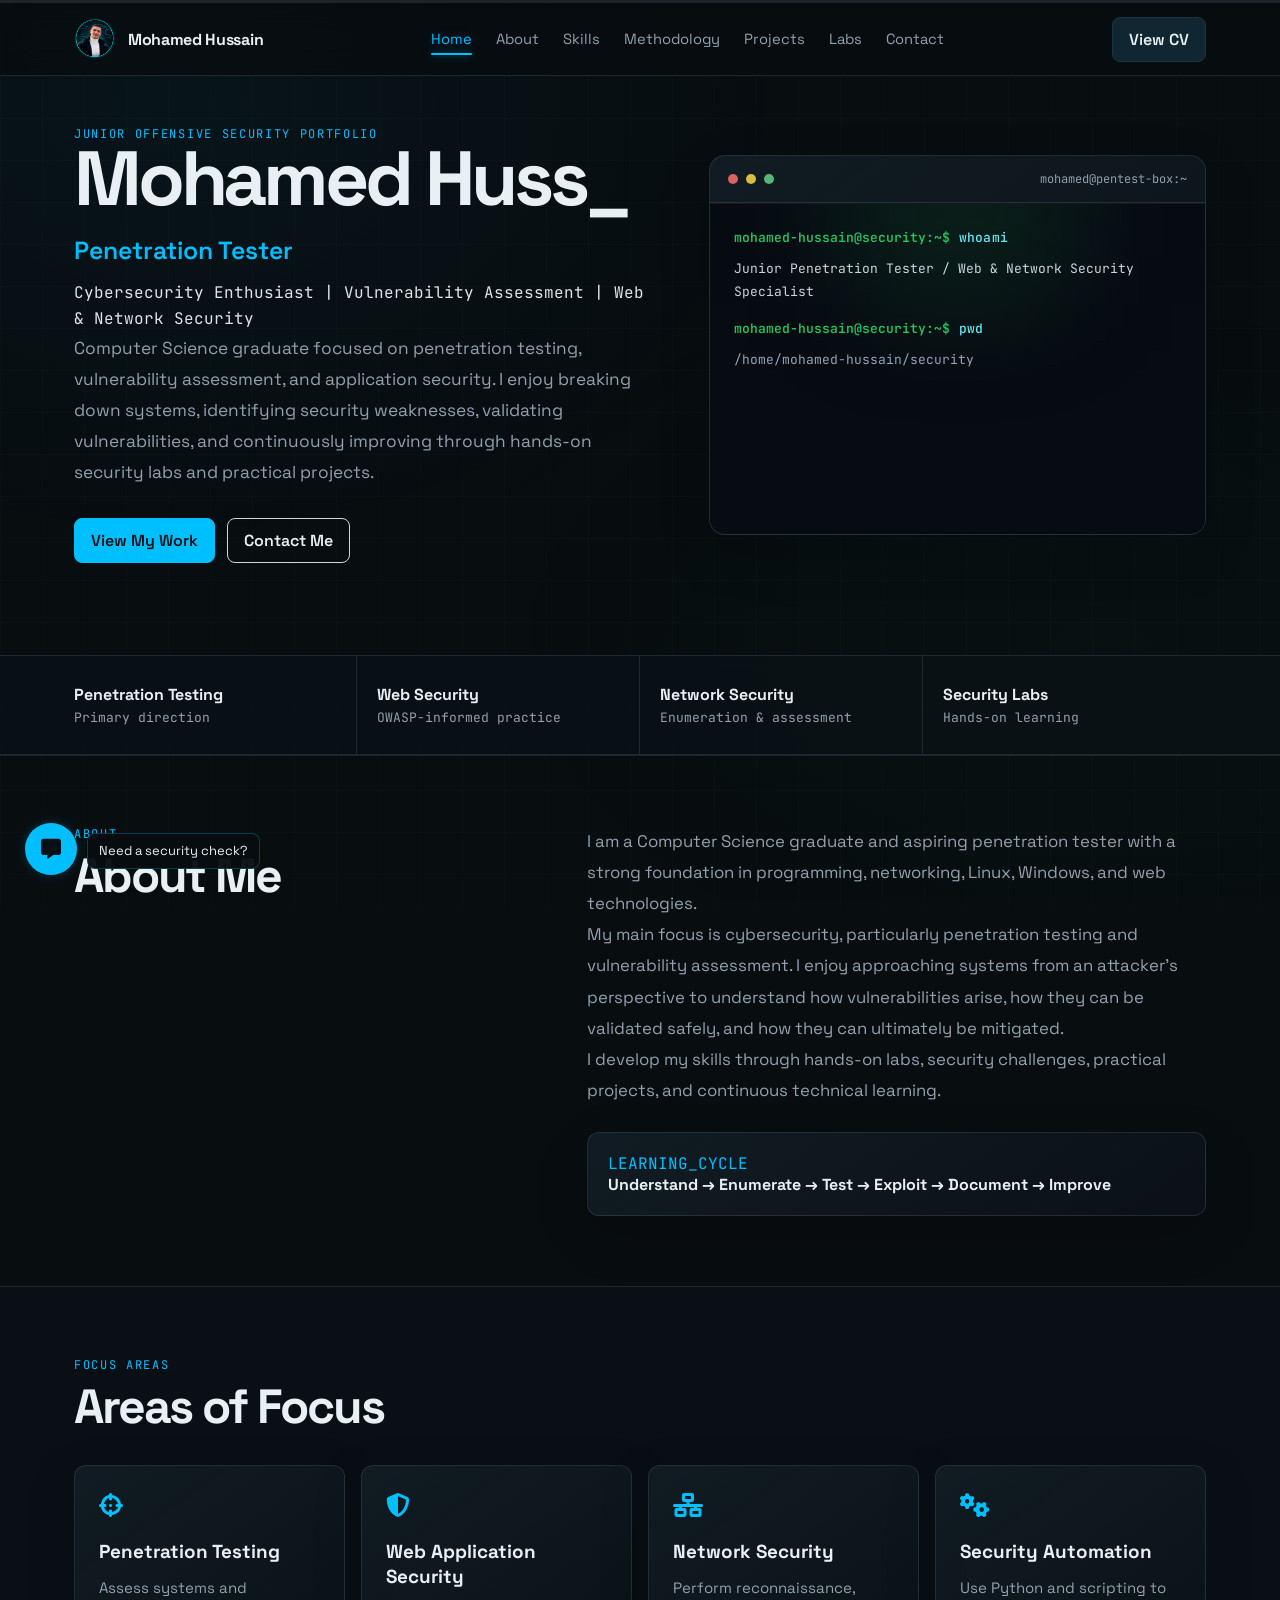
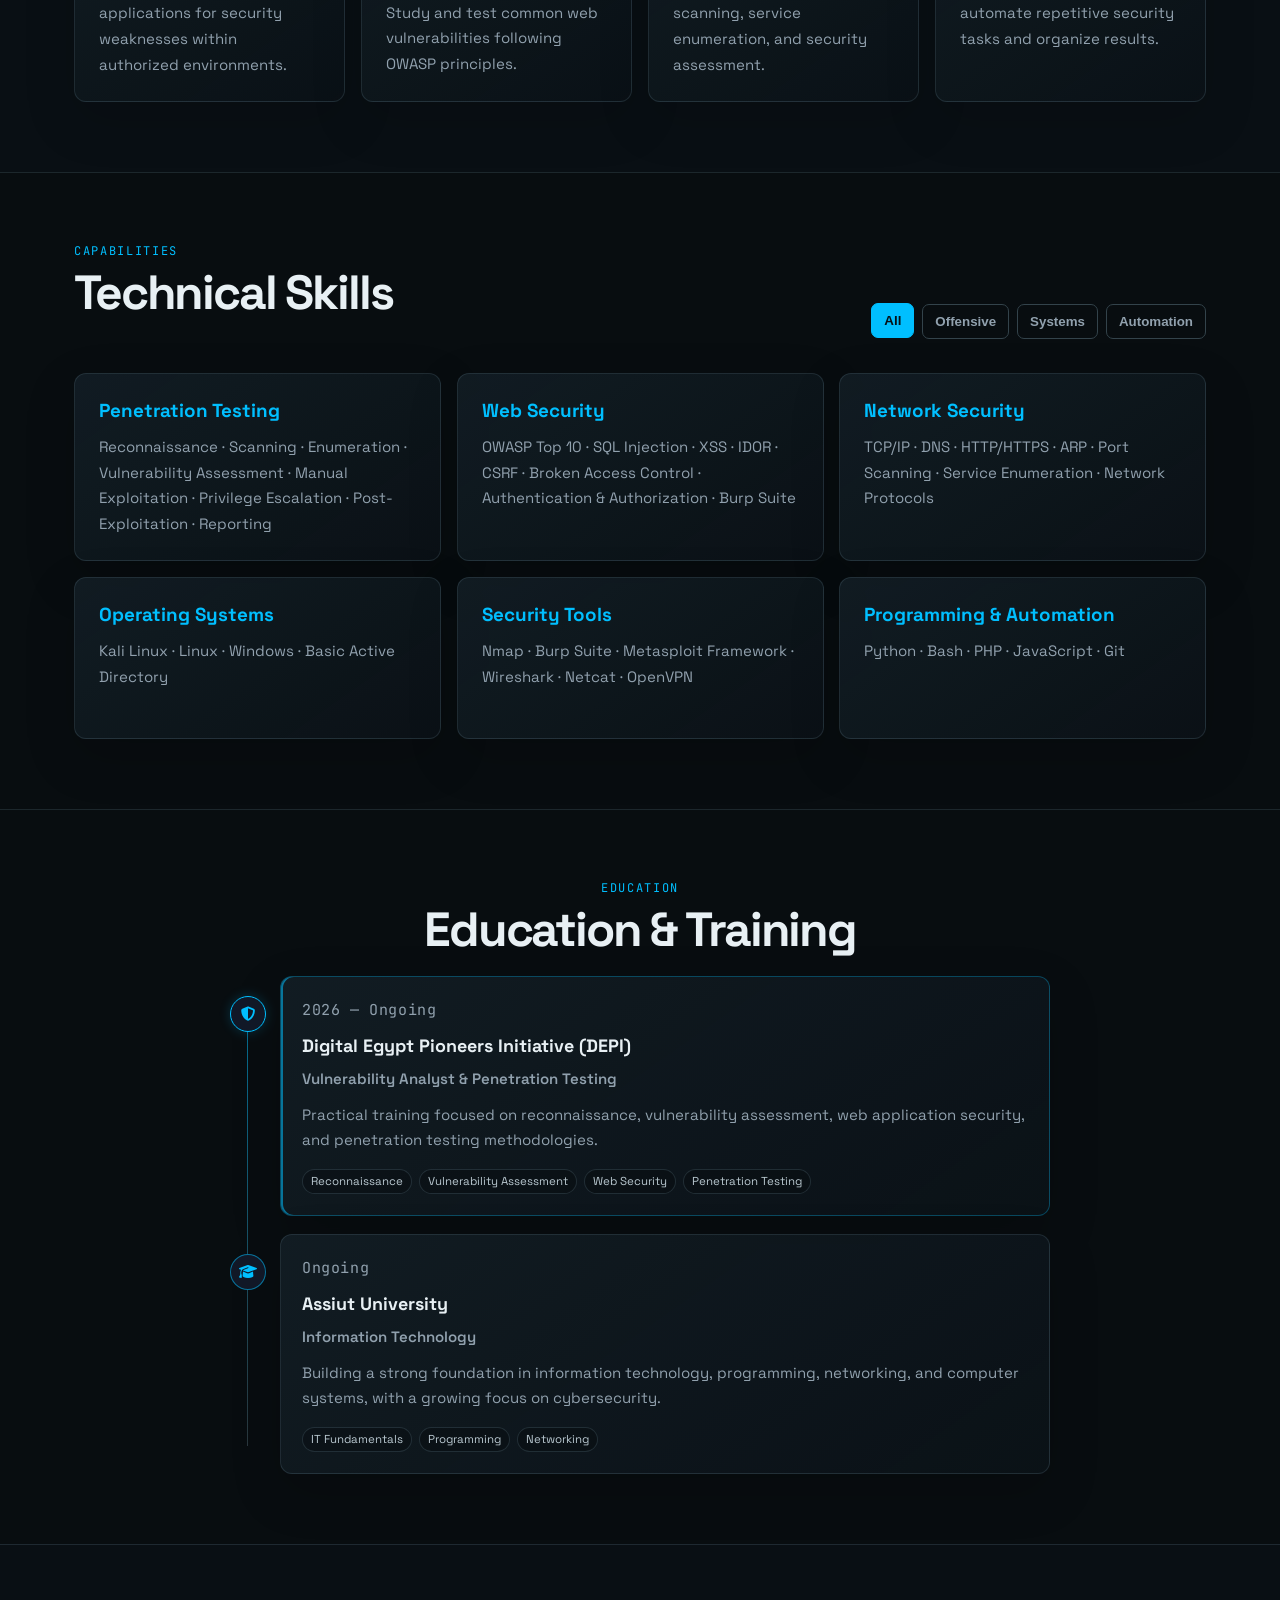
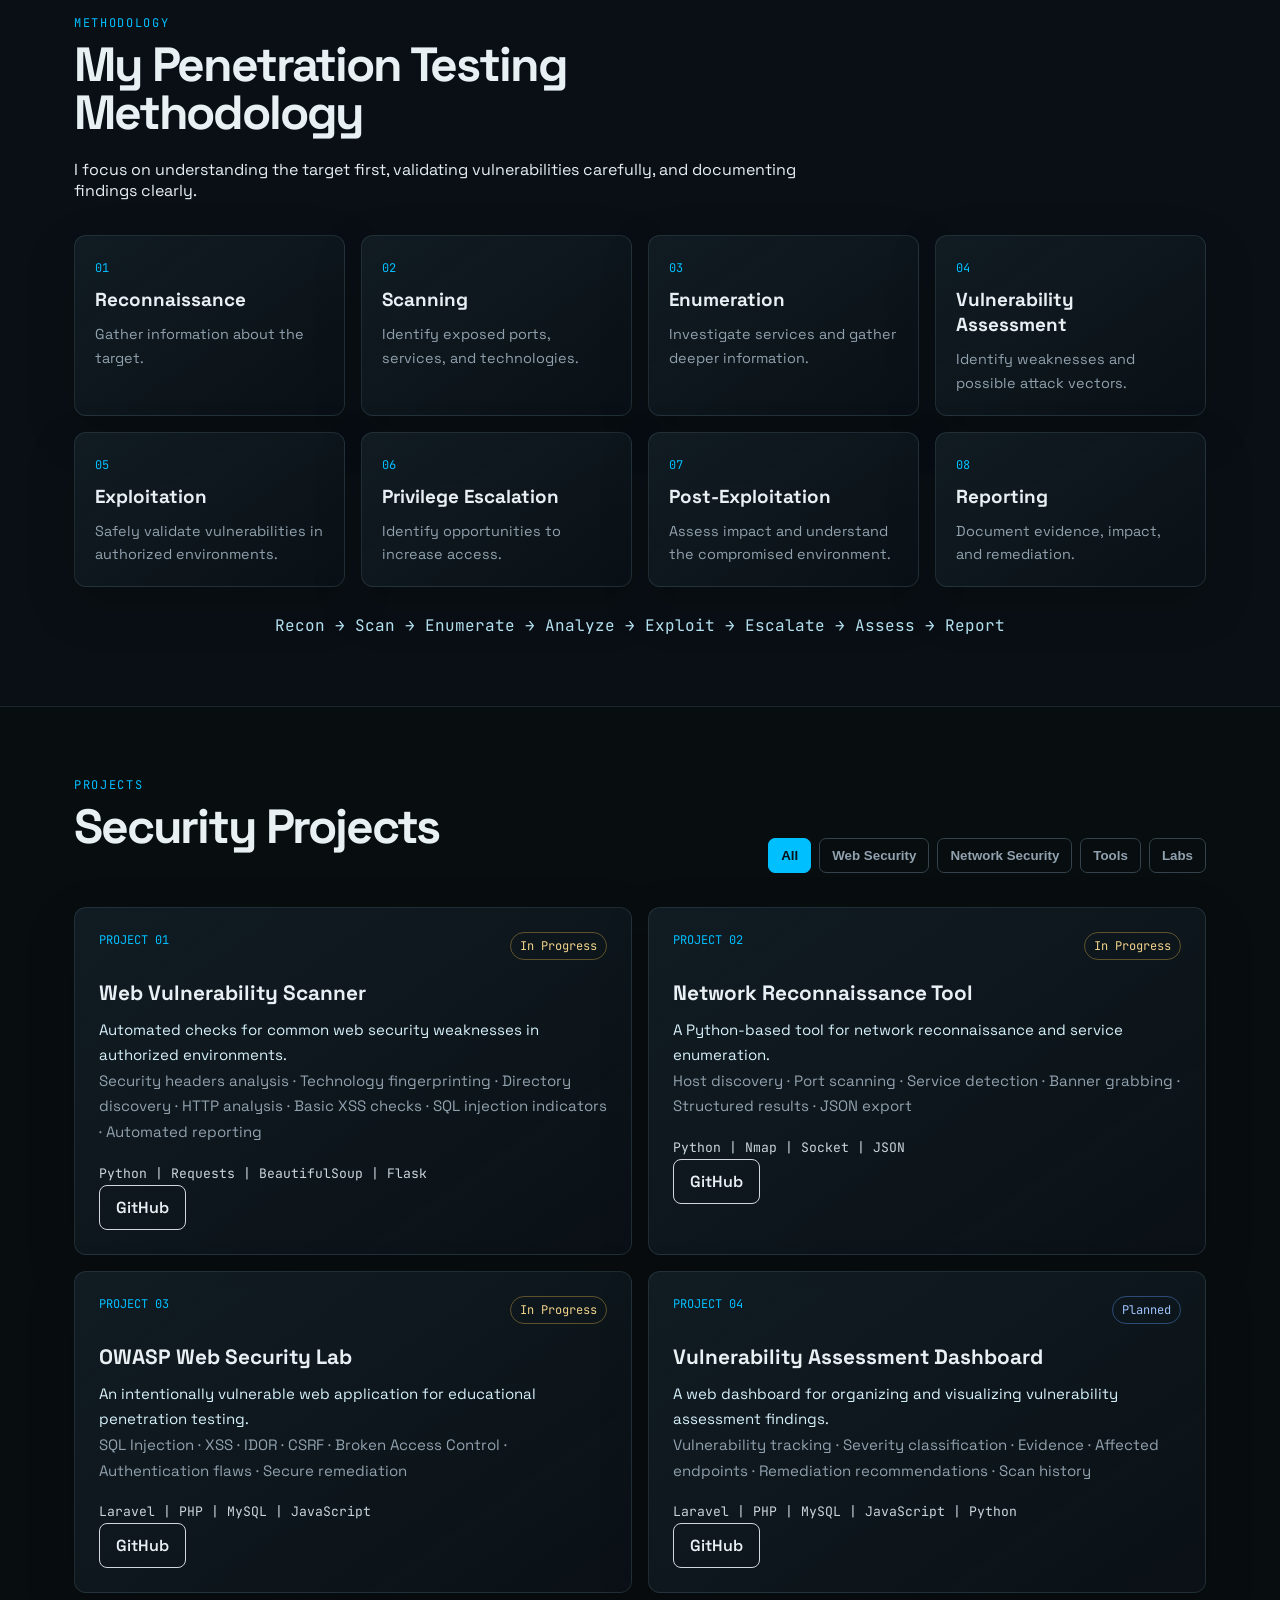
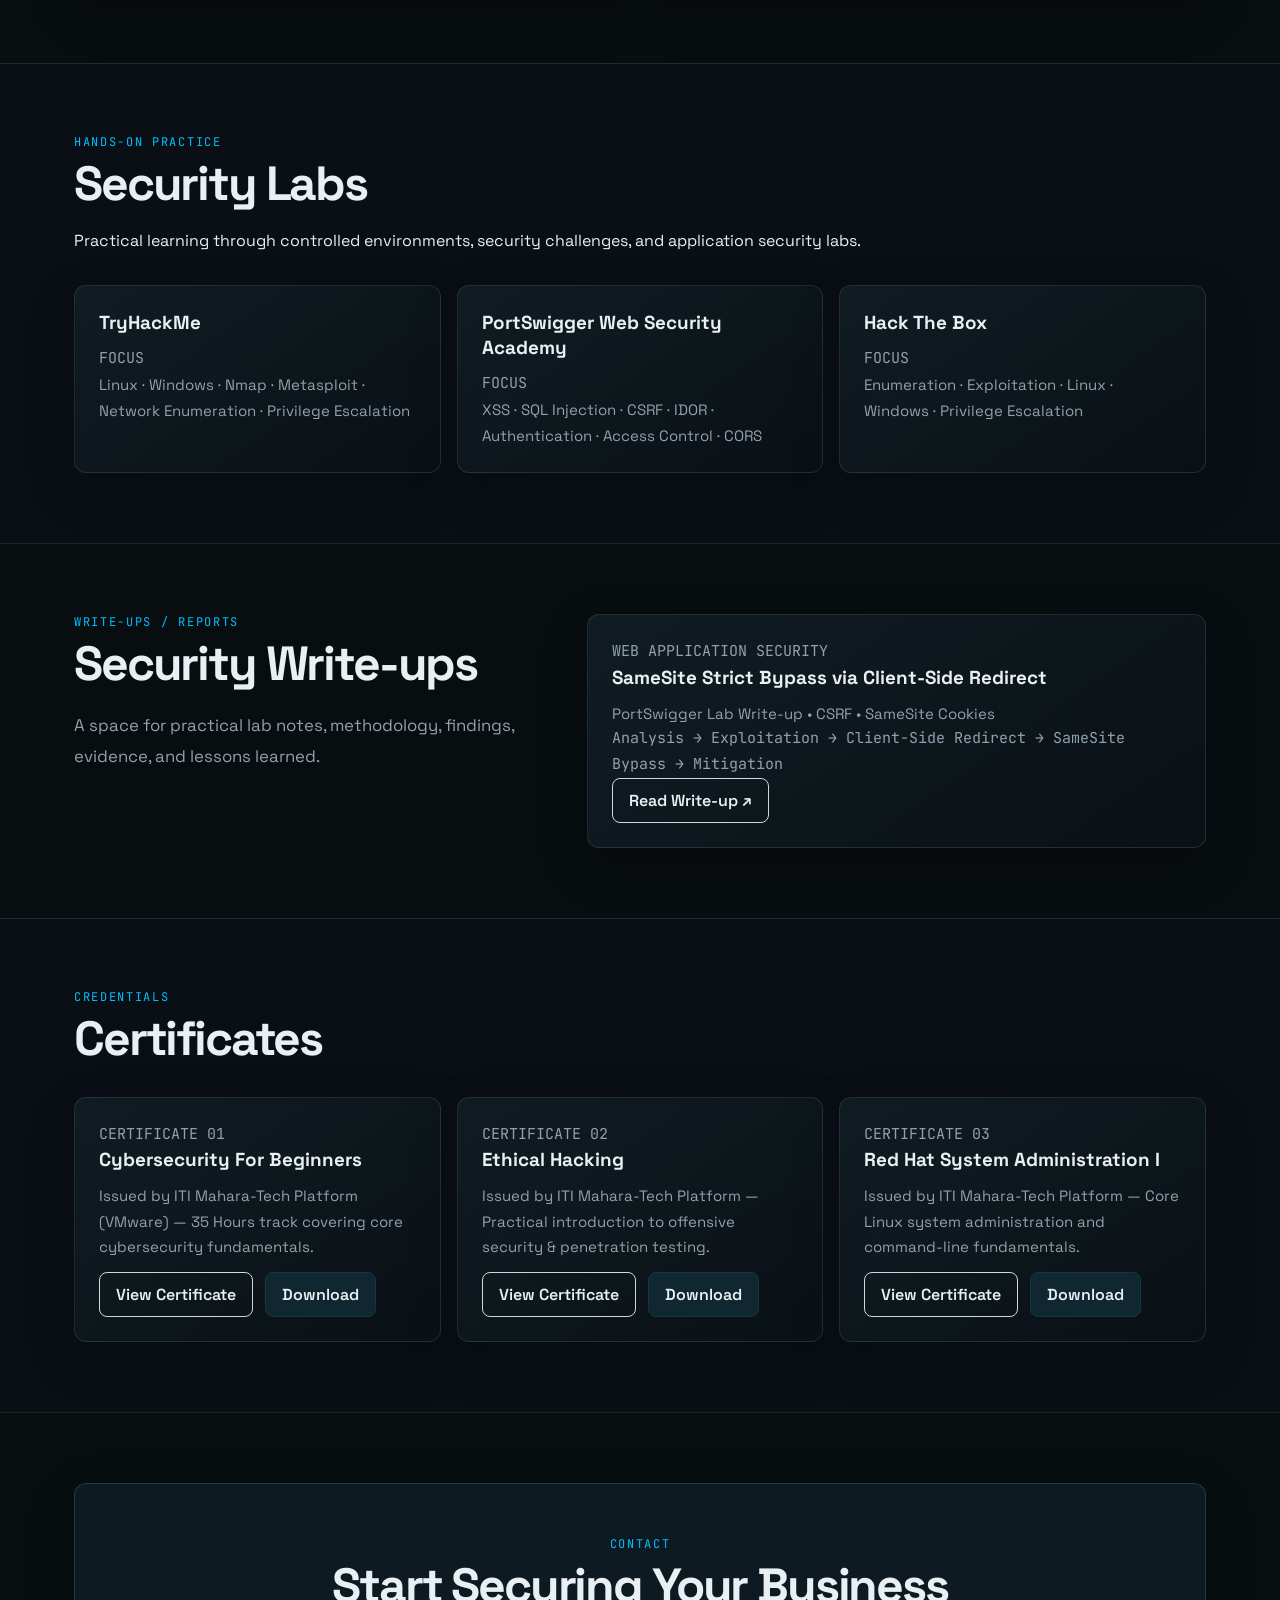
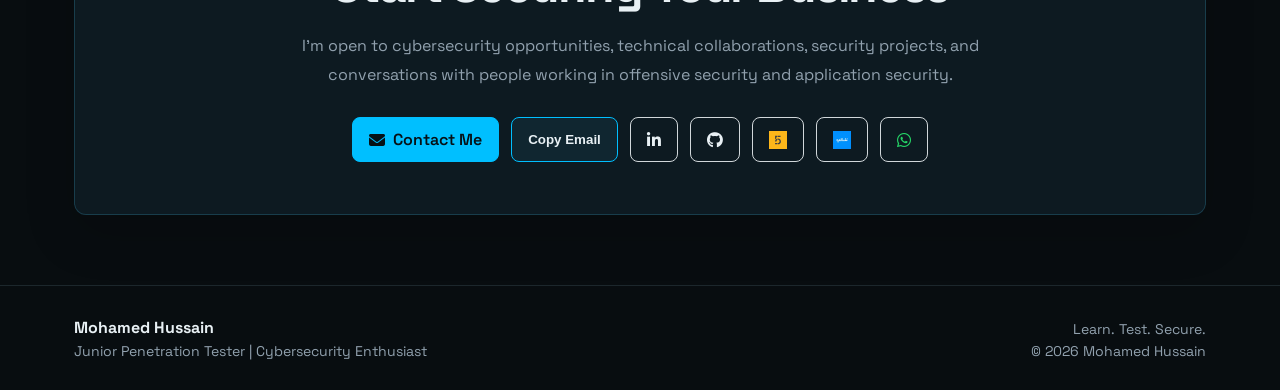
==== commit 71930f74: "Update index, script, and style files for improved portfolio design" ====
--- a/index.html
+++ b/index.html
@@ -54,6 +54,17 @@
     </div>
     <div class="site-shell">
       <header class="site-header">
+        <div
+          class="scroll-progress"
+          id="scroll-progress"
+          role="progressbar"
+          aria-label="Page reading progress"
+          aria-valuemin="0"
+          aria-valuemax="100"
+          aria-valuenow="0"
+        >
+          <div class="scroll-progress-bar"></div>
+        </div>
         <nav class="wrap nav" aria-label="Primary navigation">
           <a href="#home" class="brand" aria-label="Mohamed Hussain home">
             <div class="logo">
--- a/style.css
+++ b/style.css
@@ -123,6 +123,22 @@
   border-bottom: 1px solid var(--line);
 }
 
+.scroll-progress {
+  height: 3px;
+  overflow: hidden;
+  background: rgba(145, 161, 174, 0.16);
+  direction: ltr;
+}
+
+.scroll-progress-bar {
+  width: 100%;
+  height: 100%;
+  background: linear-gradient(90deg, var(--cyan), var(--accent));
+  box-shadow: 0 0 8px rgba(0, 191, 255, 0.55);
+  transform: scaleX(0);
+  transform-origin: left;
+}
+
 .nav {
   min-height: 72px;
   display: flex;
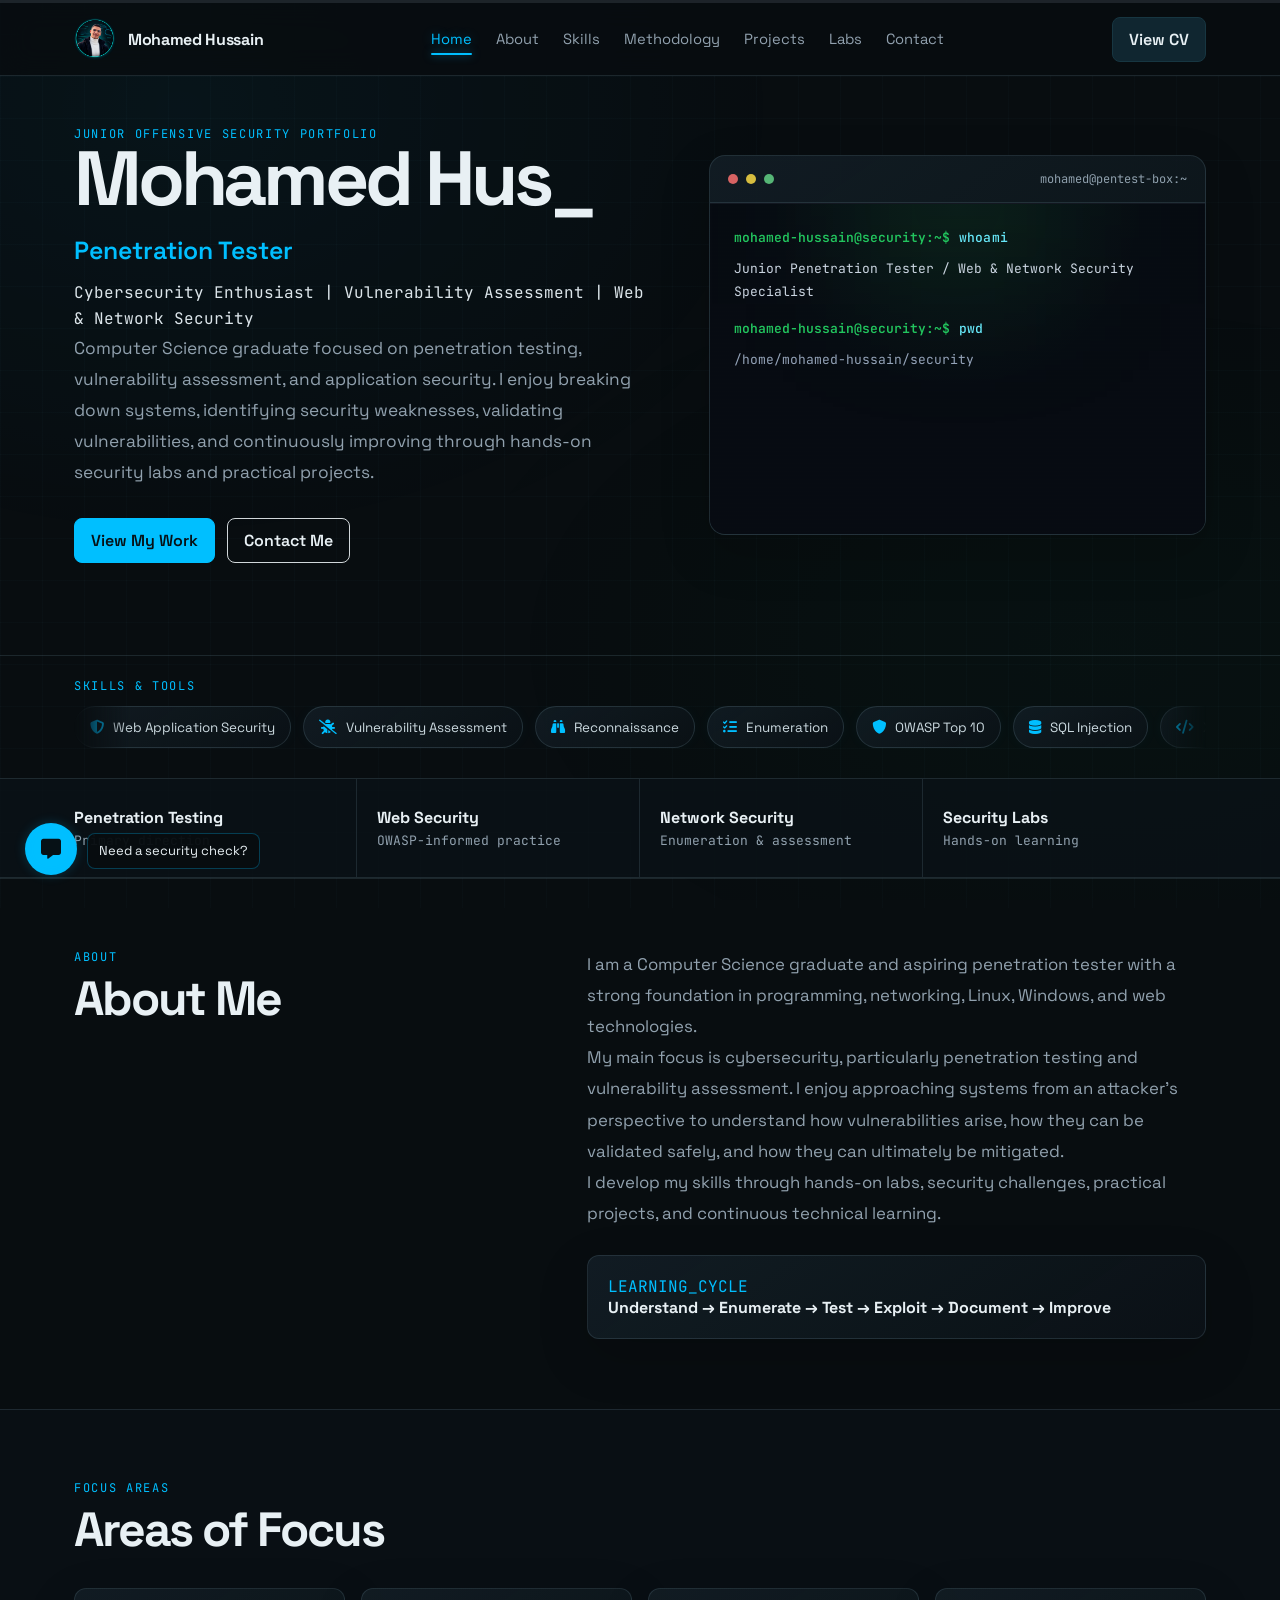
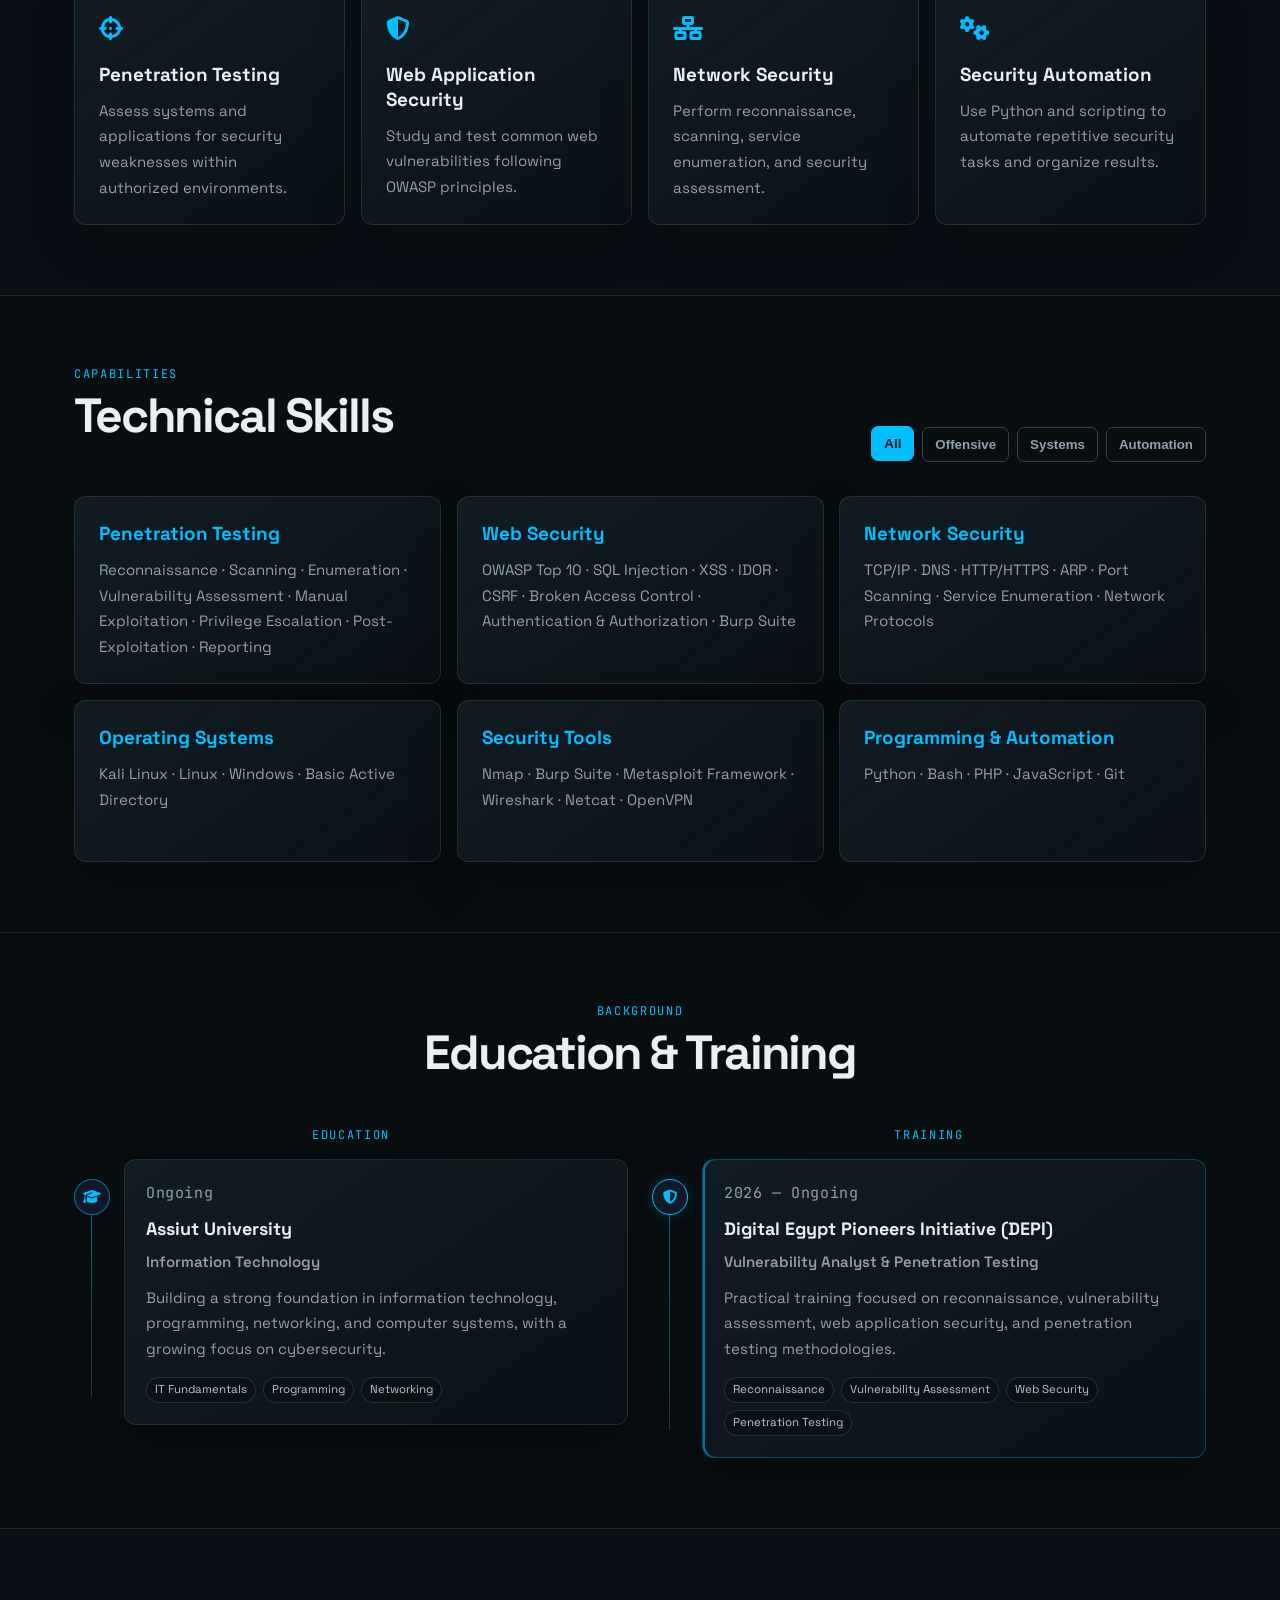
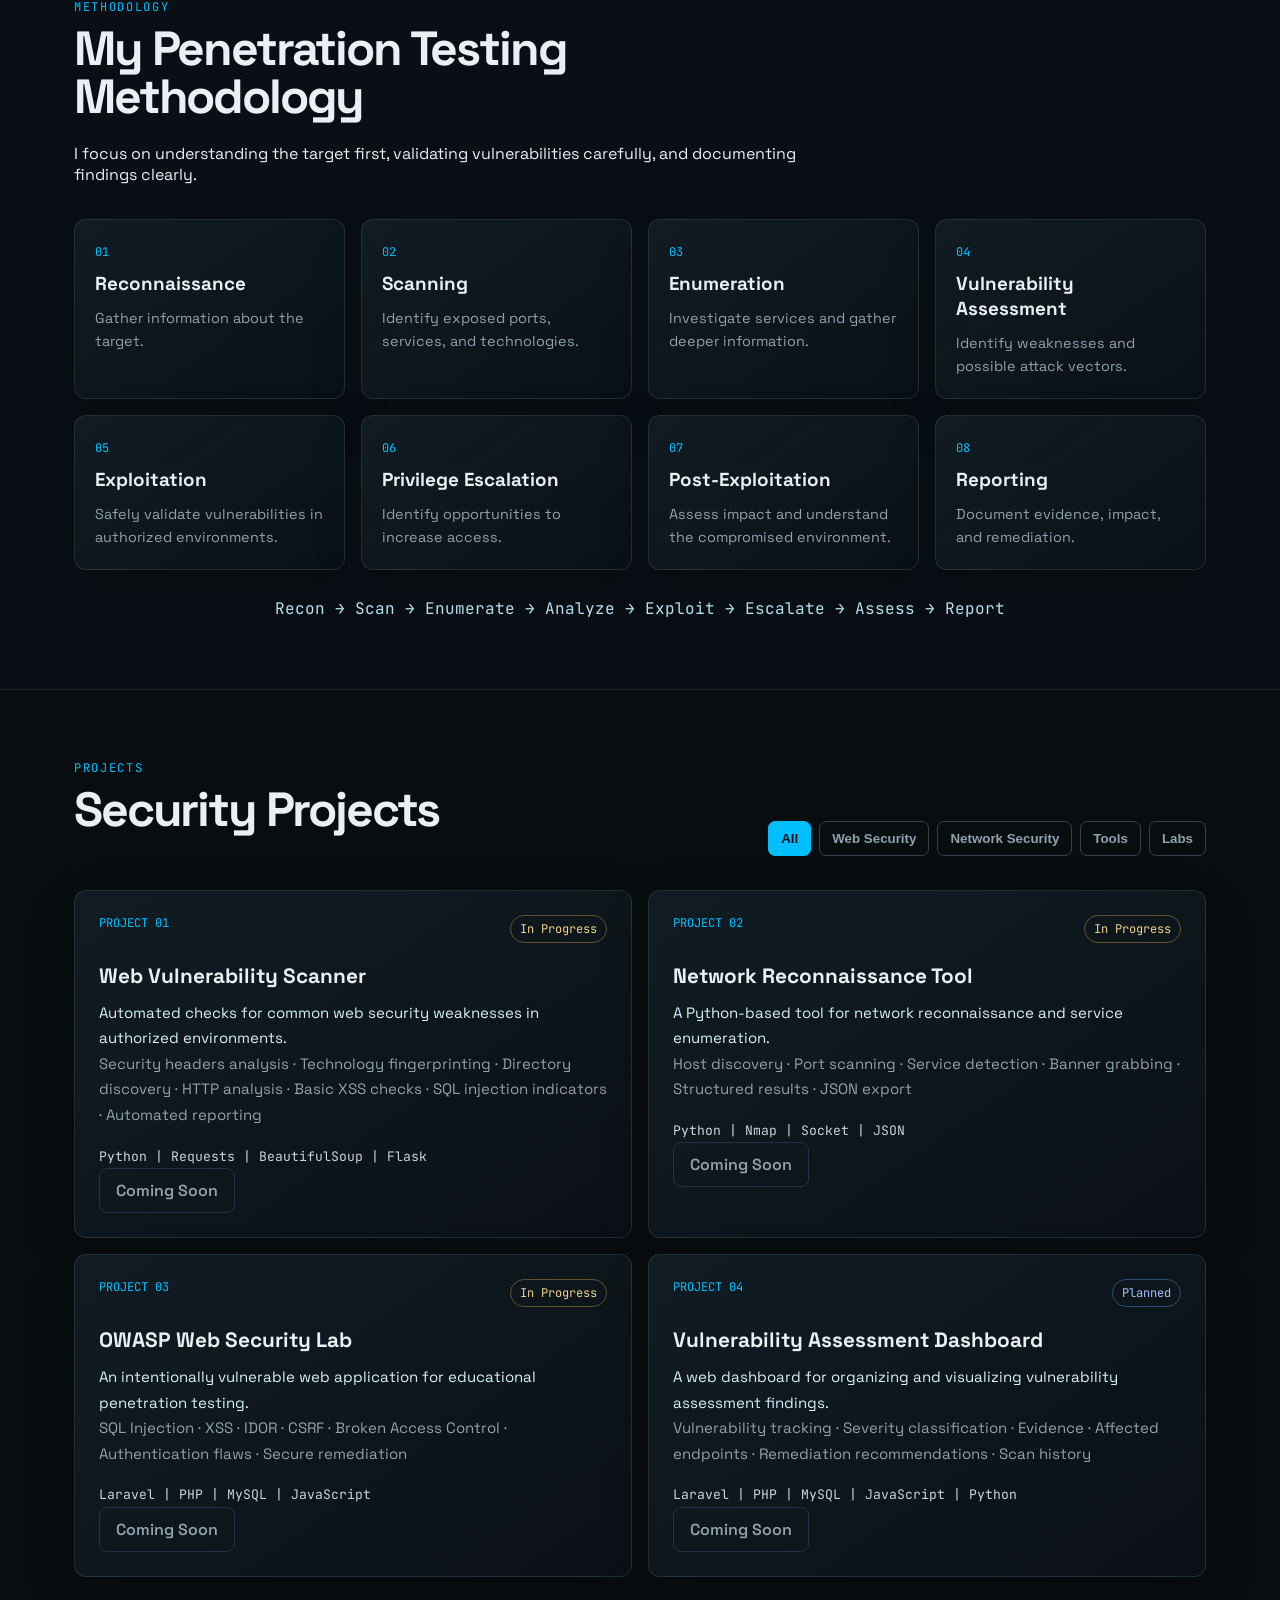
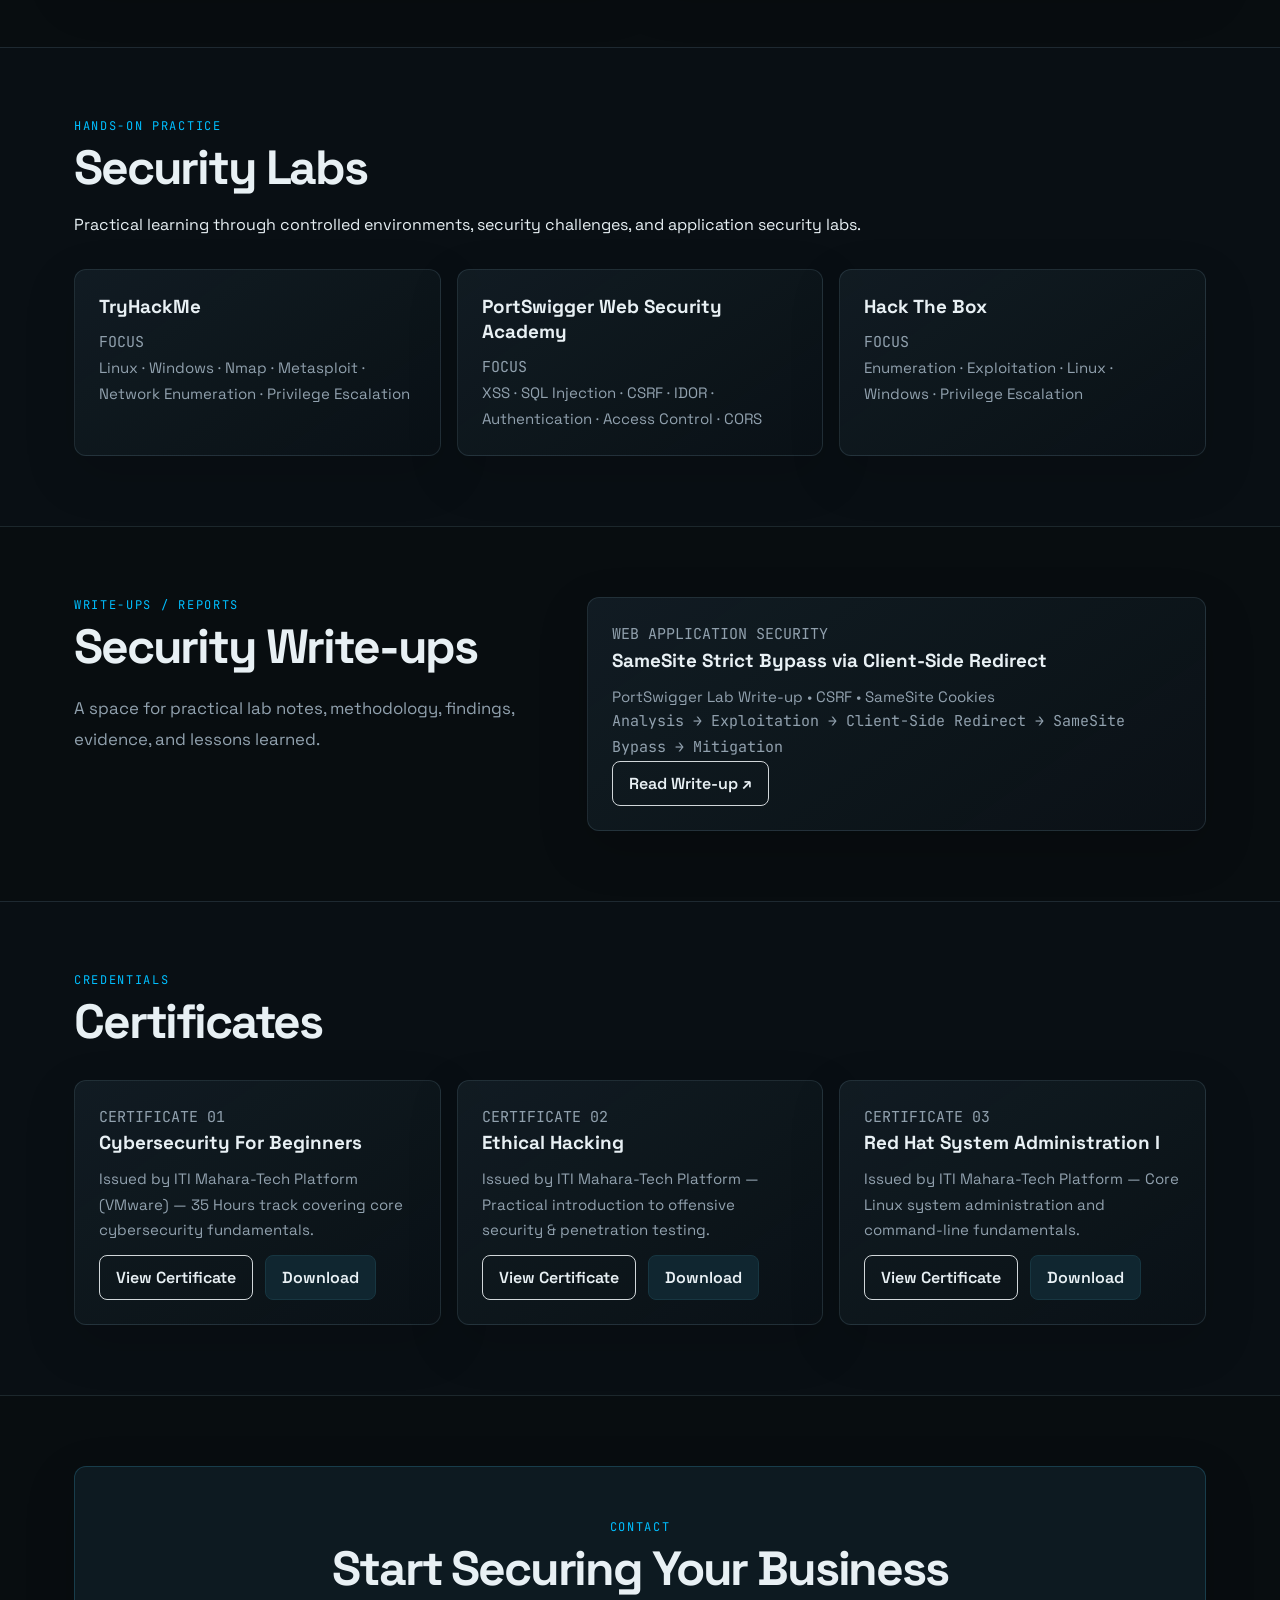
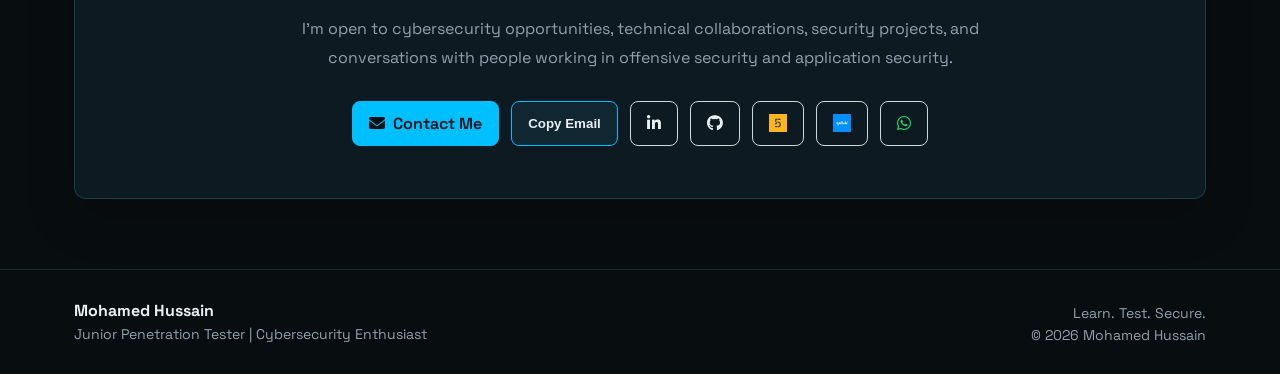
==== commit a53de60f: "Update index.html and style.css for improved layout and design" ====
--- a/index.html
+++ b/index.html
@@ -161,6 +161,191 @@
           </div>
         </section>
 
+        <section
+          class="section skills-marquee"
+          aria-labelledby="skills-marquee-title"
+        >
+          <div class="wrap">
+            <h2 class="eyebrow skills-marquee-title" id="skills-marquee-title">
+              Skills &amp; Tools
+            </h2>
+            <div class="skills-marquee-viewport">
+              <div class="skills-marquee-track">
+                <ul class="skills-marquee-group">
+                  <li>
+                    <i class="fa-solid fa-shield-halved" aria-hidden="true"></i>
+                    <span>Web Application Security</span>
+                  </li>
+                  <li>
+                    <i class="fa-solid fa-bug-slash" aria-hidden="true"></i>
+                    <span>Vulnerability Assessment</span>
+                  </li>
+                  <li>
+                    <i class="fa-solid fa-binoculars" aria-hidden="true"></i>
+                    <span>Reconnaissance</span>
+                  </li>
+                  <li>
+                    <i class="fa-solid fa-list-check" aria-hidden="true"></i>
+                    <span>Enumeration</span>
+                  </li>
+                  <li>
+                    <i class="fa-solid fa-shield" aria-hidden="true"></i>
+                    <span>OWASP Top 10</span>
+                  </li>
+                  <li>
+                    <i class="fa-solid fa-database" aria-hidden="true"></i>
+                    <span>SQL Injection</span>
+                  </li>
+                  <li>
+                    <i class="fa-solid fa-code" aria-hidden="true"></i>
+                    <span>XSS</span>
+                  </li>
+                  <li>
+                    <i class="fa-solid fa-user-shield" aria-hidden="true"></i>
+                    <span>CSRF</span>
+                  </li>
+                  <li>
+                    <i
+                      class="fa-solid fa-cloud-arrow-down"
+                      aria-hidden="true"
+                    ></i>
+                    <span>SSRF</span>
+                  </li>
+                  <li>
+                    <i class="fa-solid fa-network-wired" aria-hidden="true"></i>
+                    <span>Network Security</span>
+                  </li>
+                  <li>
+                    <i class="fa-brands fa-linux" aria-hidden="true"></i>
+                    <span>Linux</span>
+                  </li>
+                  <li>
+                    <i class="fa-solid fa-spider" aria-hidden="true"></i>
+                    <span>Burp Suite</span>
+                  </li>
+                  <li>
+                    <i
+                      class="fa-solid fa-magnifying-glass"
+                      aria-hidden="true"
+                    ></i>
+                    <span>Nmap</span>
+                  </li>
+                  <li>
+                    <i class="fa-solid fa-bolt" aria-hidden="true"></i>
+                    <span>Metasploit</span>
+                  </li>
+                  <li>
+                    <i class="fa-solid fa-wave-square" aria-hidden="true"></i>
+                    <span>Wireshark</span>
+                  </li>
+                  <li>
+                    <i class="fa-brands fa-git-alt" aria-hidden="true"></i>
+                    <span>Git</span>
+                  </li>
+                  <li>
+                    <i class="fa-brands fa-python" aria-hidden="true"></i>
+                    <span>Python</span>
+                  </li>
+                  <li>
+                    <i class="fa-brands fa-php" aria-hidden="true"></i>
+                    <span>PHP</span>
+                  </li>
+                  <li>
+                    <i class="fa-brands fa-js" aria-hidden="true"></i>
+                    <span>JavaScript</span>
+                  </li>
+                  <li>
+                    <i class="fa-brands fa-linux" aria-hidden="true"></i>
+                    <span>Kali Linux</span>
+                  </li>
+                </ul>
+                <ul class="skills-marquee-group" aria-hidden="true">
+                  <li>
+                    <i class="fa-solid fa-shield-halved"></i>
+                    <span>Web Application Security</span>
+                  </li>
+                  <li>
+                    <i class="fa-solid fa-bug-slash"></i>
+                    <span>Vulnerability Assessment</span>
+                  </li>
+                  <li>
+                    <i class="fa-solid fa-binoculars"></i>
+                    <span>Reconnaissance</span>
+                  </li>
+                  <li>
+                    <i class="fa-solid fa-list-check"></i>
+                    <span>Enumeration</span>
+                  </li>
+                  <li>
+                    <i class="fa-solid fa-shield"></i>
+                    <span>OWASP Top 10</span>
+                  </li>
+                  <li>
+                    <i class="fa-solid fa-database"></i>
+                    <span>SQL Injection</span>
+                  </li>
+                  <li>
+                    <i class="fa-solid fa-code"></i>
+                    <span>XSS</span>
+                  </li>
+                  <li>
+                    <i class="fa-solid fa-user-shield"></i>
+                    <span>CSRF</span>
+                  </li>
+                  <li>
+                    <i class="fa-solid fa-cloud-arrow-down"></i>
+                    <span>SSRF</span>
+                  </li>
+                  <li>
+                    <i class="fa-solid fa-network-wired"></i>
+                    <span>Network Security</span>
+                  </li>
+                  <li>
+                    <i class="fa-brands fa-linux"></i>
+                    <span>Linux</span>
+                  </li>
+                  <li>
+                    <i class="fa-solid fa-spider"></i>
+                    <span>Burp Suite</span>
+                  </li>
+                  <li>
+                    <i class="fa-solid fa-magnifying-glass"></i>
+                    <span>Nmap</span>
+                  </li>
+                  <li>
+                    <i class="fa-solid fa-bolt"></i>
+                    <span>Metasploit</span>
+                  </li>
+                  <li>
+                    <i class="fa-solid fa-wave-square"></i>
+                    <span>Wireshark</span>
+                  </li>
+                  <li>
+                    <i class="fa-brands fa-git-alt"></i>
+                    <span>Git</span>
+                  </li>
+                  <li>
+                    <i class="fa-brands fa-python"></i>
+                    <span>Python</span>
+                  </li>
+                  <li>
+                    <i class="fa-brands fa-php"></i>
+                    <span>PHP</span>
+                  </li>
+                  <li>
+                    <i class="fa-brands fa-js"></i>
+                    <span>JavaScript</span>
+                  </li>
+                  <li>
+                    <i class="fa-brands fa-linux"></i>
+                    <span>Kali Linux</span>
+                  </li>
+                </ul>
+              </div>
+            </div>
+          </div>
+        </section>
+
         <section class="quick-stats">
           <div class="wrap stats-grid">
             <div>
@@ -362,60 +547,67 @@
         </section>
 
         <section class="section education-section">
-          <div class="wrap two-column education-layout">
-            <div>
-              <p class="eyebrow">Education</p>
+          <div class="wrap education-layout">
+            <div class="education-section-heading">
+              <p class="eyebrow">Background</p>
               <h2>Education &amp; Training</h2>
-              <ol
-                class="education-timeline"
-                aria-label="Education and training"
-              >
-                <li
-                  class="education-timeline-item education-timeline-item-featured reveal"
-                >
-                  <span class="education-timeline-node" aria-hidden="true">
-                    <i class="fa-solid fa-shield-halved"></i>
-                  </span>
-                  <article class="panel card education-timeline-card">
-                    <p class="education-date mono">2026 — Ongoing</p>
-                    <h3>Digital Egypt Pioneers Initiative (DEPI)</h3>
-                    <p class="education-program">
-                      Vulnerability Analyst &amp; Penetration Testing
-                    </p>
-                    <p class="education-description">
-                      Practical training focused on reconnaissance,
-                      vulnerability assessment, web application security, and
-                      penetration testing methodologies.
-                    </p>
-                    <ul class="education-tags" aria-label="Training topics">
-                      <li>Reconnaissance</li>
-                      <li>Vulnerability Assessment</li>
-                      <li>Web Security</li>
-                      <li>Penetration Testing</li>
-                    </ul>
-                  </article>
-                </li>
-                <li class="education-timeline-item reveal">
-                  <span class="education-timeline-node" aria-hidden="true">
-                    <i class="fa-solid fa-graduation-cap"></i>
-                  </span>
-                  <article class="panel card education-timeline-card">
-                    <p class="education-date mono">Ongoing</p>
-                    <h3>Assiut University</h3>
-                    <p class="education-program">Information Technology</p>
-                    <p class="education-description">
-                      Building a strong foundation in information technology,
-                      programming, networking, and computer systems, with a
-                      growing focus on cybersecurity.
-                    </p>
-                    <ul class="education-tags" aria-label="Study areas">
-                      <li>IT Fundamentals</li>
-                      <li>Programming</li>
-                      <li>Networking</li>
-                    </ul>
-                  </article>
-                </li>
-              </ol>
+            </div>
+            <div class="education-columns">
+              <div class="education-column">
+                <p class="eyebrow">Education</p>
+                <ol class="education-timeline" aria-label="Education">
+                  <li class="education-timeline-item reveal">
+                    <span class="education-timeline-node" aria-hidden="true">
+                      <i class="fa-solid fa-graduation-cap"></i>
+                    </span>
+                    <article class="panel card education-timeline-card">
+                      <p class="education-date mono">Ongoing</p>
+                      <h3>Assiut University</h3>
+                      <p class="education-program">Information Technology</p>
+                      <p class="education-description">
+                        Building a strong foundation in information technology,
+                        programming, networking, and computer systems, with a
+                        growing focus on cybersecurity.
+                      </p>
+                      <ul class="education-tags" aria-label="Study areas">
+                        <li>IT Fundamentals</li>
+                        <li>Programming</li>
+                        <li>Networking</li>
+                      </ul>
+                    </article>
+                  </li>
+                </ol>
+              </div>
+              <div class="education-column">
+                <p class="eyebrow">Training</p>
+                <ol class="education-timeline" aria-label="Training">
+                  <li
+                    class="education-timeline-item education-timeline-item-featured reveal"
+                  >
+                    <span class="education-timeline-node" aria-hidden="true">
+                      <i class="fa-solid fa-shield-halved"></i>
+                    </span>
+                    <article class="panel card education-timeline-card">
+                      <p class="education-date mono">2026 — Ongoing</p>
+                      <h3>Digital Egypt Pioneers Initiative (DEPI)</h3>
+                      <p class="education-program">
+                        Vulnerability Analyst &amp; Penetration Testing
+                      </p>
+                      <p class="education-description">
+                        Practical training focused on reconnaissance,
+                        vulnerability assessment, web application security, and
+                        penetration testing methodologies.
+                      </p>
+                      <ul class="education-tags" aria-label="Training topics">
+                        <li>Reconnaissance</li>
+                        <li>Vulnerability Assessment</li>
+                        <li>Web Security</li>
+                        <li>Penetration Testing</li>
+                      </ul>
+                    </article>
+                  </li>
+                </ol>
+              </div>
             </div>
             <!-- <div class="reveal">
               <p class="eyebrow">Currently Learning</p>
@@ -553,12 +745,10 @@
                   Python | Requests | BeautifulSoup | Flask
                 </p>
                 <div class="button-row">
-                  <a
-                    class="btn btn-outline"
-                    href="https://github.com/mohamed-hussain-pentester"
-                    target="_blank"
-                    rel="noopener"
-                    >GitHub</a
+                  <span
+                    class="btn btn-outline project-coming-soon"
+                    aria-label="Project link coming soon"
+                    >Coming Soon</span
                   >
                 </div>
               </article>
@@ -581,12 +771,10 @@
                 </p>
                 <p class="mono tech">Python | Nmap | Socket | JSON</p>
                 <div class="button-row">
-                  <a
-                    class="btn btn-outline"
-                    href="https://github.com/mohamed-hussain-pentester"
-                    target="_blank"
-                    rel="noopener"
-                    >GitHub</a
+                  <span
+                    class="btn btn-outline project-coming-soon"
+                    aria-label="Project link coming soon"
+                    >Coming Soon</span
                   >
                 </div>
               </article>
@@ -609,12 +797,10 @@
                 </p>
                 <p class="mono tech">Laravel | PHP | MySQL | JavaScript</p>
                 <div class="button-row">
-                  <a
-                    class="btn btn-outline"
-                    href="https://github.com/mohamed-hussain-pentester"
-                    target="_blank"
-                    rel="noopener"
-                    >GitHub</a
+                  <span
+                    class="btn btn-outline project-coming-soon"
+                    aria-label="Project link coming soon"
+                    >Coming Soon</span
                   >
                 </div>
               </article>
@@ -641,12 +827,10 @@
                   Laravel | PHP | MySQL | JavaScript | Python
                 </p>
                 <div class="button-row">
-                  <a
-                    class="btn btn-outline"
-                    href="https://github.com/mohamed-hussain-pentester"
-                    target="_blank"
-                    rel="noopener"
-                    >GitHub</a
+                  <span
+                    class="btn btn-outline project-coming-soon"
+                    aria-label="Project link coming soon"
+                    >Coming Soon</span
                   >
                 </div>
               </article>
--- a/style.css
+++ b/style.css
@@ -298,10 +298,24 @@
   box-shadow: inset 0 0 0 1px rgba(0, 191, 255, 0.12);
 }
 
+.project-coming-soon {
+  cursor: default;
+  color: var(--muted);
+  border-color: var(--border);
+}
+
 .btn:hover {
   background: var(--button-rest-color);
   color: var(--button-rest-background);
   border-color: var(--button-rest-color);
+}
+
+.project-coming-soon:hover {
+  transform: none;
+  background: transparent;
+  color: var(--muted);
+  border-color: var(--border);
+  box-shadow: none;
 }
 
 .btn:focus-visible,
@@ -948,6 +962,84 @@
   background: rgba(11, 18, 23, 0.8);
 }
 
+.skills-marquee {
+  padding: 24px 0 30px !important;
+  overflow: hidden;
+}
+
+.skills-marquee-title {
+  margin: 0 0 14px;
+  font-size: 0.75rem;
+  font-weight: 400;
+}
+
+.skills-marquee-viewport {
+  position: relative;
+  overflow: hidden;
+  direction: ltr;
+  mask-image: linear-gradient(
+    90deg,
+    transparent,
+    #000 5%,
+    #000 95%,
+    transparent
+  );
+}
+
+.skills-marquee-track {
+  display: flex;
+  width: max-content;
+  animation: skills-marquee-scroll 48s linear infinite;
+  will-change: transform;
+}
+
+.skills-marquee-group {
+  display: flex;
+  flex: 0 0 auto;
+  align-items: center;
+  gap: 12px;
+  margin: 0;
+  padding: 0 12px 0 0;
+  list-style: none;
+}
+
+.skills-marquee-group li {
+  display: inline-flex;
+  flex: 0 0 auto;
+  align-items: center;
+  gap: 9px;
+  min-height: 42px;
+  padding: 0 15px;
+  border: 1px solid rgba(150, 190, 205, 0.17);
+  border-radius: 999px;
+  background: linear-gradient(
+    145deg,
+    rgba(18, 29, 36, 0.88),
+    rgba(11, 18, 23, 0.8)
+  );
+  color: #cbd9df;
+  font-size: 0.84rem;
+  white-space: nowrap;
+  box-shadow: 0 0 14px rgba(0, 191, 255, 0.035);
+}
+
+.skills-marquee-group i {
+  color: var(--cyan);
+  font-size: 0.88rem;
+}
+
+@keyframes skills-marquee-scroll {
+  to {
+    transform: translateX(-50%);
+  }
+}
+
+@media (hover: hover) and (prefers-reduced-motion: no-preference) {
+  .skills-marquee:hover .skills-marquee-track {
+    animation-play-state: paused;
+  }
+}
+
 .stats-grid {
   display: grid;
   grid-template-columns: repeat(4, 1fr);
@@ -1039,16 +1131,22 @@
 }
 
 .education-layout {
-  display: block;
-}
-
-.education-layout > div {
-  max-width: 820px;
-  margin-inline: auto;
-}
-
-.education-layout > div > .eyebrow,
-.education-layout > div > h2 {
+  display: grid;
+  gap: 28px;
+}
+
+.education-section-heading {
+  text-align: center;
+}
+
+.education-columns {
+  display: grid;
+  grid-template-columns: repeat(2, minmax(0, 1fr));
+  gap: 24px;
+}
+
+.education-column > .eyebrow {
+  margin-bottom: 16px;
   text-align: center;
 }
 
@@ -1622,6 +1720,11 @@
 }
 
 @media (max-width: 700px) {
+  .education-columns {
+    grid-template-columns: 1fr;
+    gap: 28px;
+  }
+
   .education-timeline {
     gap: 15px;
     width: calc(100% - 12px);
@@ -1685,6 +1788,19 @@
   }
   .section {
     padding: 72px 0;
+  }
+  .skills-marquee {
+    padding: 22px 0 26px;
+  }
+  .skills-marquee-group {
+    gap: 8px;
+    padding-right: 8px;
+  }
+  .skills-marquee-group li {
+    min-height: 38px;
+    gap: 7px;
+    padding: 0 11px;
+    font-size: 0.76rem;
   }
   .section-head {
     align-items: flex-start;
@@ -2642,4 +2758,28 @@
     width: 100%;
     transform: none;
   }
-}
+
+  .skills-marquee-viewport {
+    overflow: visible;
+    mask-image: none;
+  }
+
+  .skills-marquee-track,
+  .skills-marquee-group {
+    width: 100%;
+  }
+
+  .skills-marquee-track {
+    transform: none;
+  }
+
+  .skills-marquee-group {
+    flex-wrap: wrap;
+    justify-content: center;
+    padding: 0;
+  }
+
+  .skills-marquee-group[aria-hidden="true"] {
+    display: none;
+  }
+}
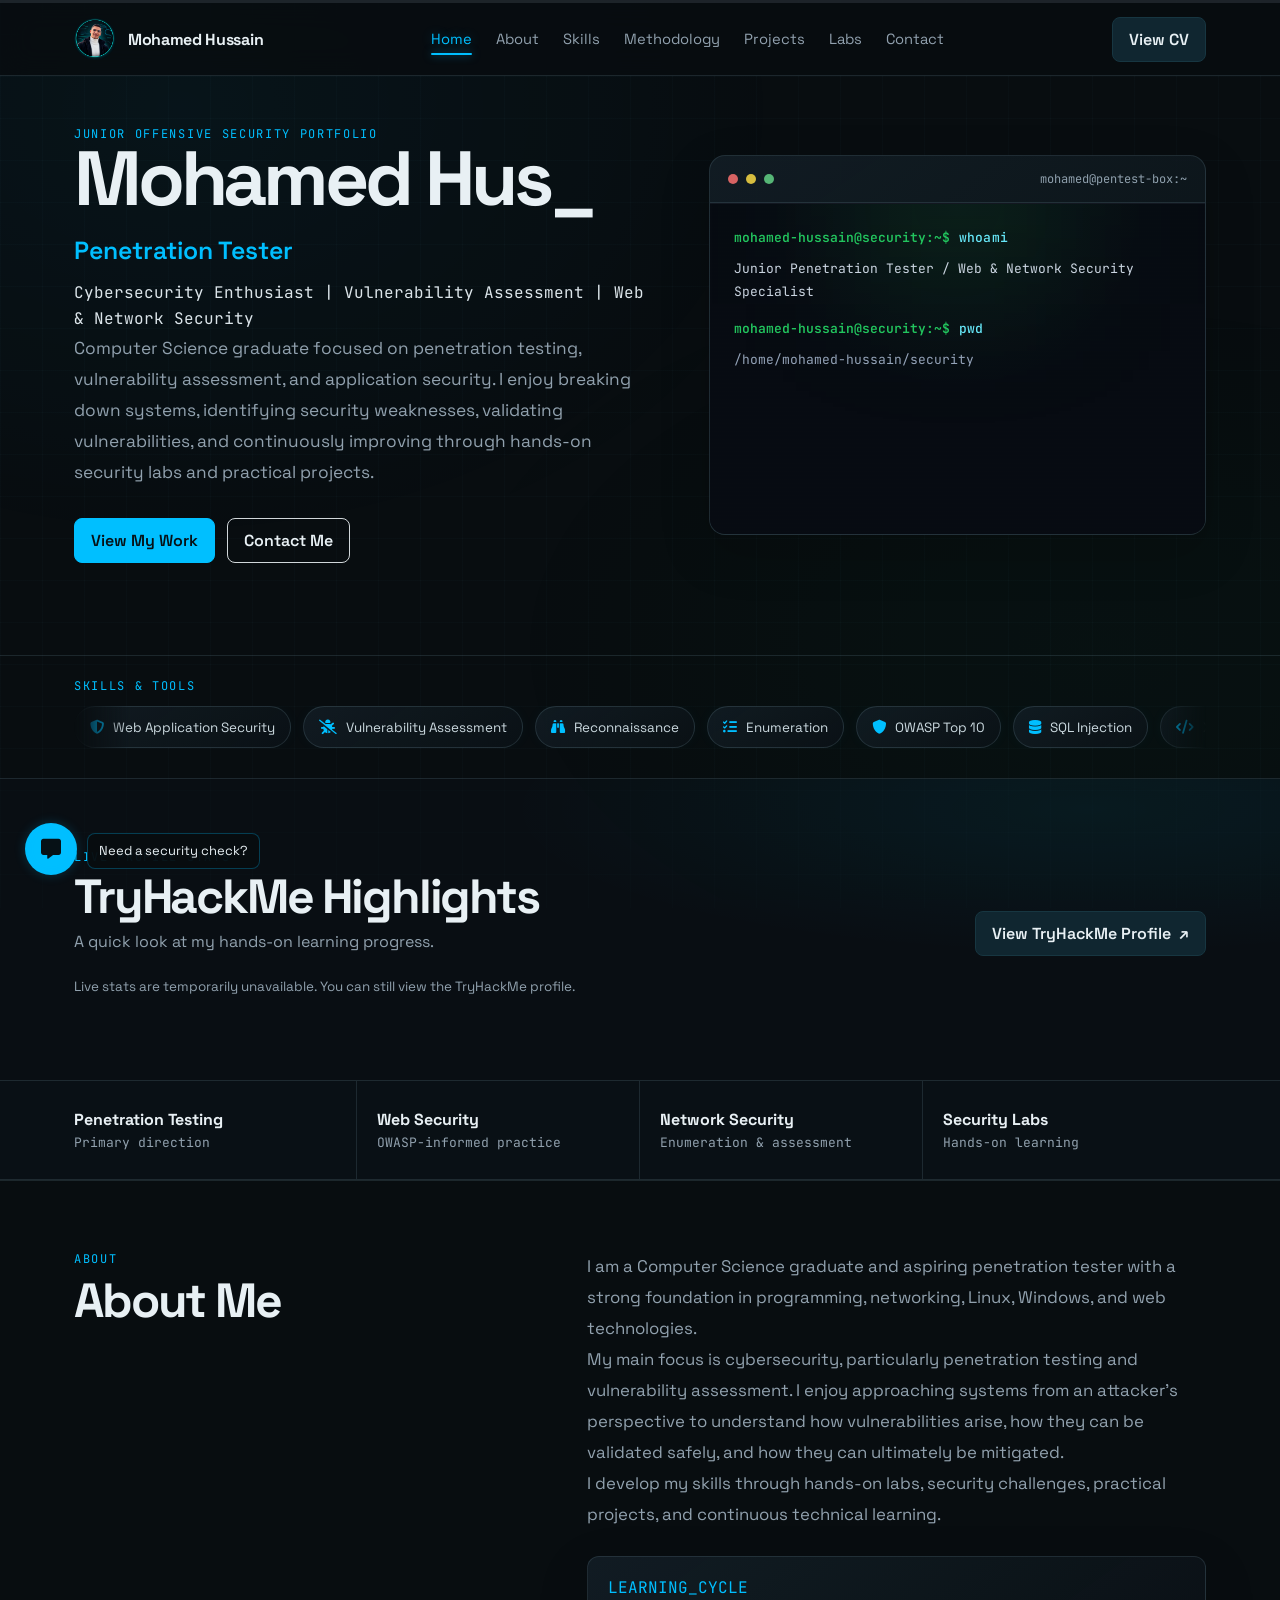
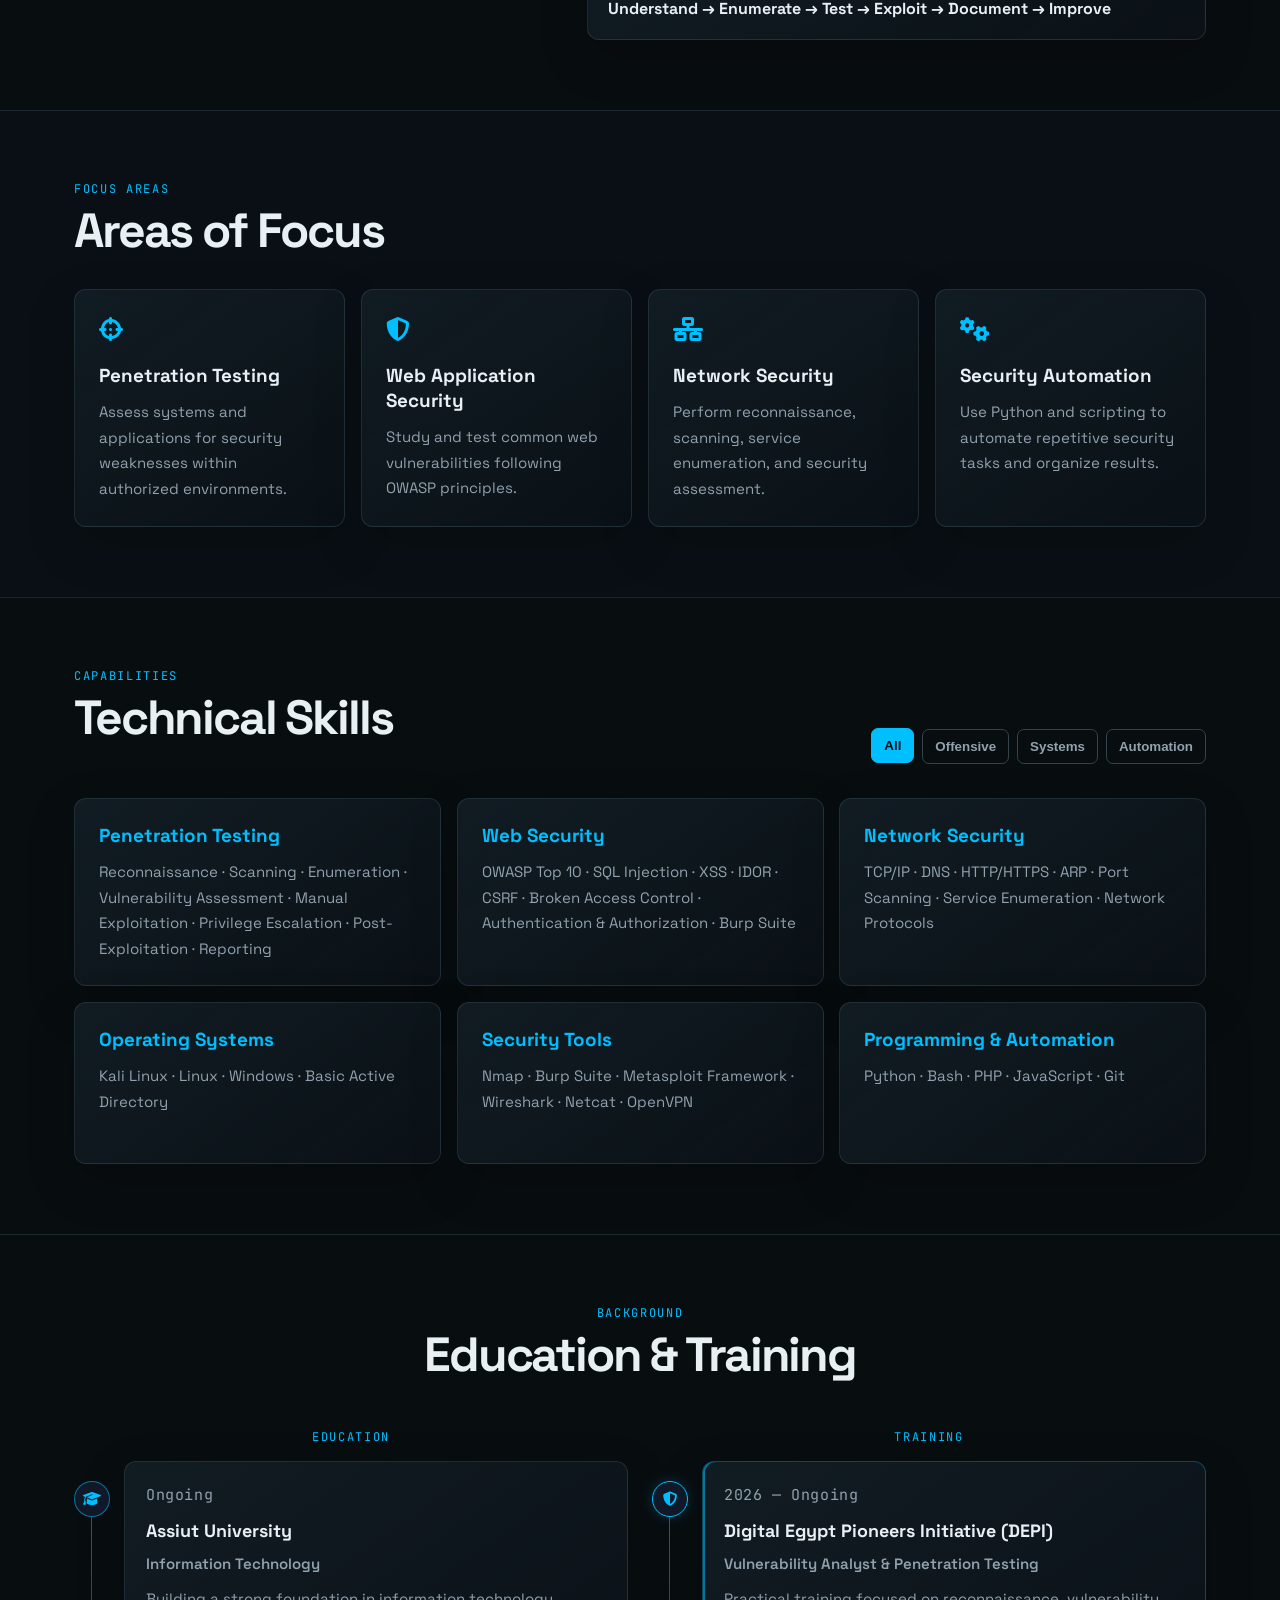
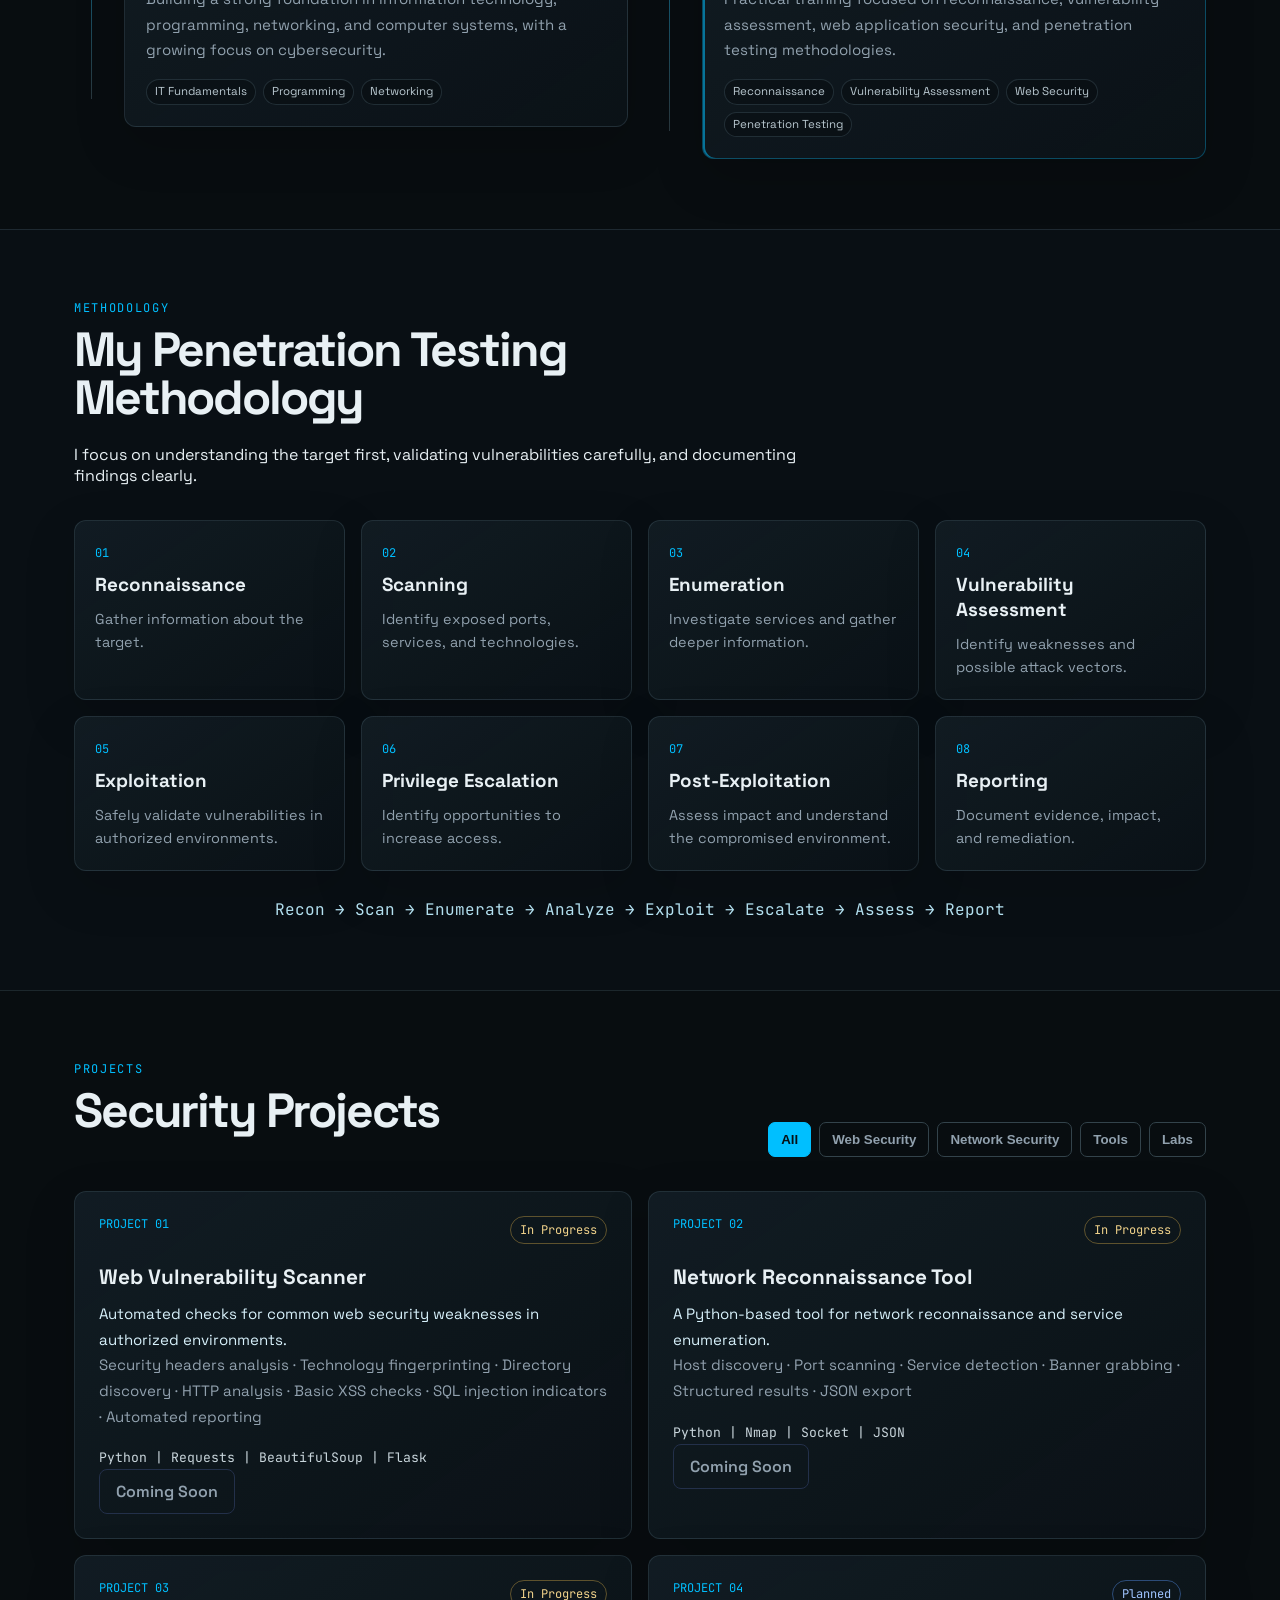
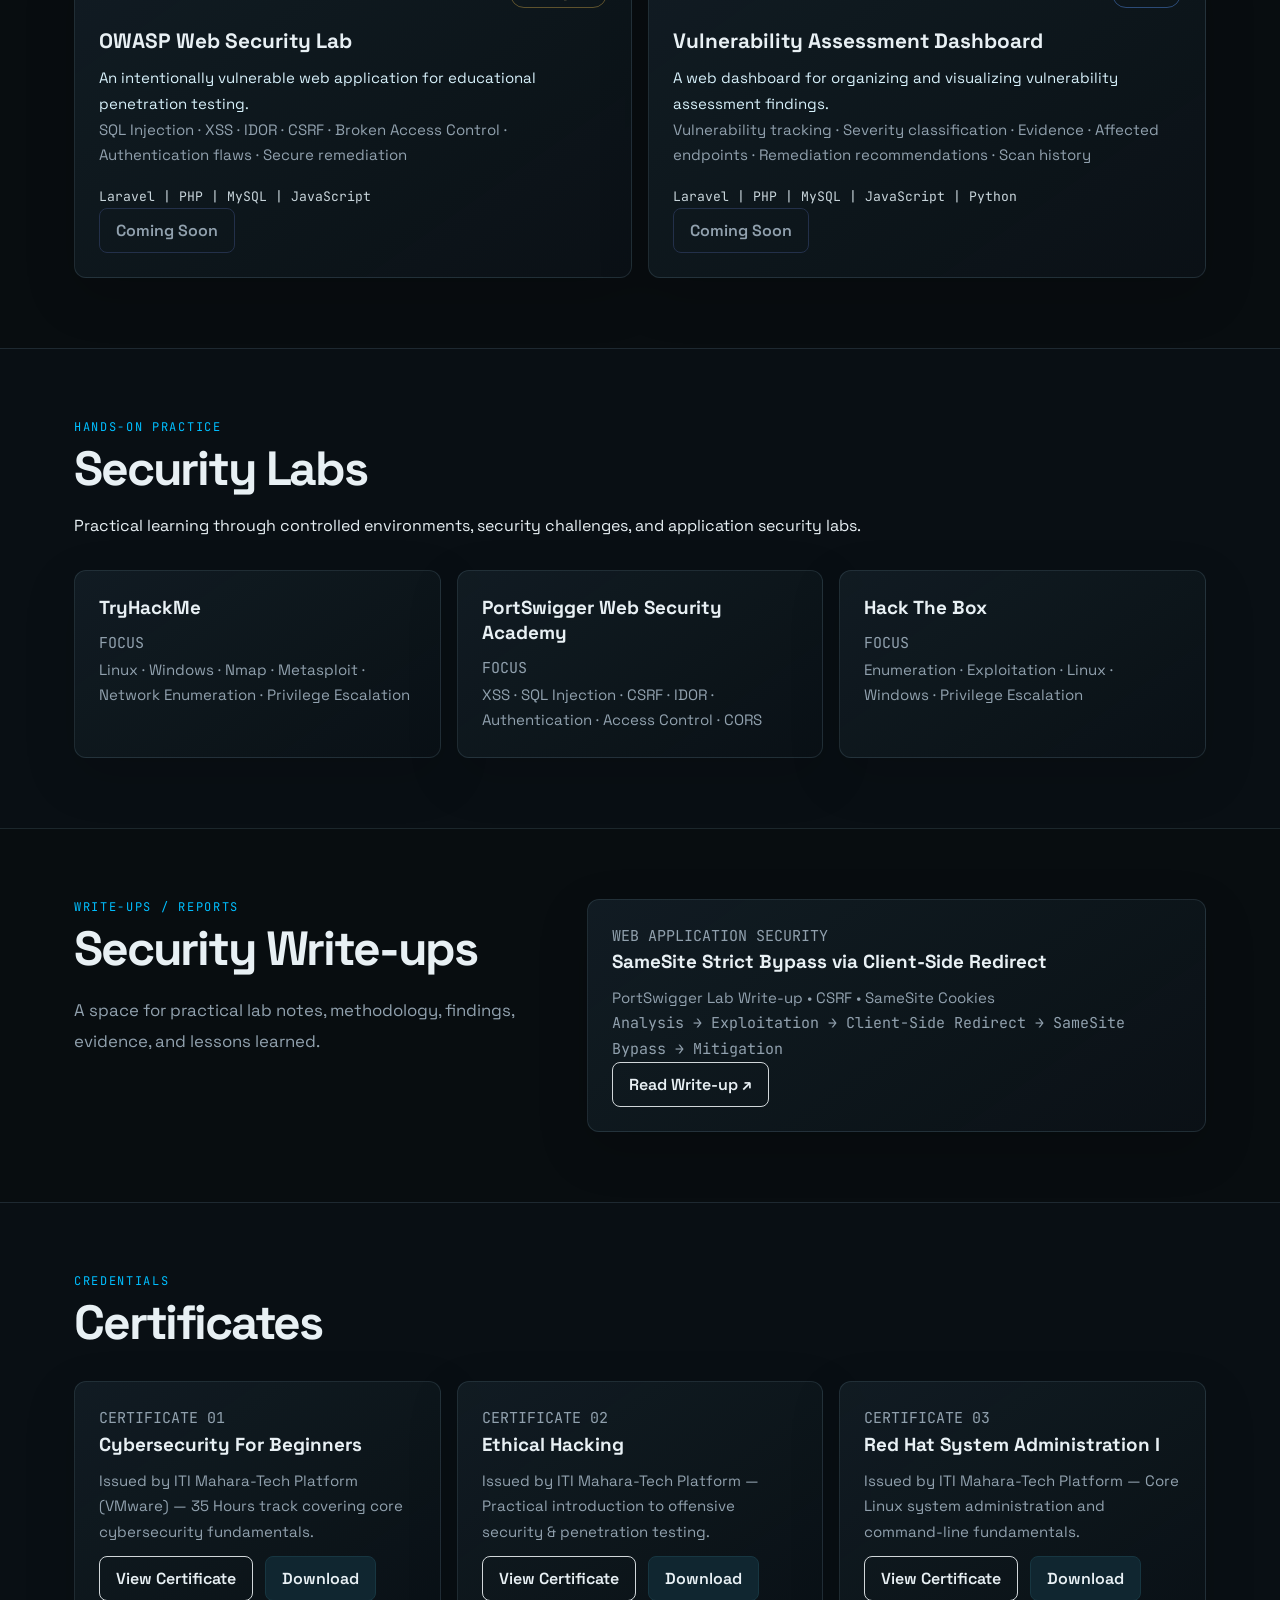
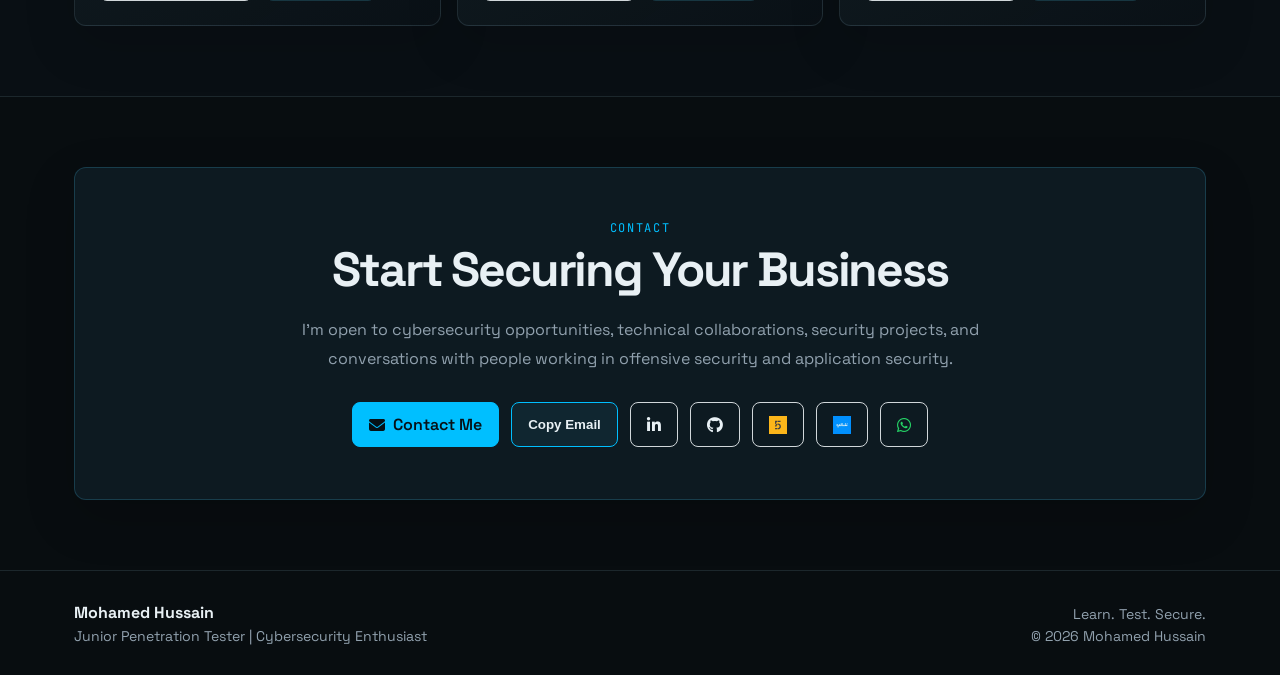
==== commit e17d6420: "Add TryHackMe Progress" ====
--- a/index.html
+++ b/index.html
@@ -69,8 +69,10 @@
           <a href="#home" class="brand" aria-label="Mohamed Hussain home">
             <div class="logo">
               <img
-                src="assets/images/Portfolio.png"
-                alt="Mohamed Hussain Logo"
+                src="assets/images/Portfolio.webp"
+                alt="Mohamed Hussain"
+                loading="lazy"
+                decoding="async"
               />
             </div>
             <span class="brand-name">Mohamed Hussain</span>
@@ -342,6 +344,109 @@
                   </li>
                 </ul>
               </div>
+            </div>
+          </div>
+        </section>
+
+        <section
+          id="tryhackme-highlights"
+          class="section thm-highlights-section"
+          aria-labelledby="thm-highlights-title"
+        >
+          <div class="wrap">
+            <div class="thm-highlights-heading">
+              <div>
+                <p class="eyebrow">Live profile stats</p>
+                <h2 id="thm-highlights-title">TryHackMe Highlights</h2>
+                <p class="thm-highlights-description">
+                  A quick look at my hands-on learning progress.
+                </p>
+              </div>
+              <a
+                class="btn btn-secondary"
+                href="https://tryhackme.com/p/Mohamed.Sec"
+                target="_blank"
+                rel="noopener noreferrer"
+              >
+                View TryHackMe Profile <span aria-hidden="true">↗</span>
+              </a>
+            </div>
+
+            <p
+              id="thm-highlights-status"
+              class="thm-highlights-status"
+              role="status"
+              aria-live="polite"
+            >
+              Loading public profile stats…
+            </p>
+            <div class="thm-highlights-grid" id="thm-highlights-grid">
+              <article
+                class="panel thm-highlight-card"
+                data-thm-stat="completedRooms"
+                hidden
+              >
+                <span class="thm-highlight-icon" aria-hidden="true">
+                  <i class="fa-solid fa-flag-checkered"></i>
+                </span>
+                <p class="thm-highlight-label">Rooms completed</p>
+                <p class="thm-highlight-value" id="thm-completed-rooms">—</p>
+              </article>
+              <article
+                class="panel thm-highlight-card"
+                data-thm-stat="currentStreak"
+                hidden
+              >
+                <span class="thm-highlight-icon" aria-hidden="true">
+                  <i class="fa-solid fa-fire"></i>
+                </span>
+                <p class="thm-highlight-label">Current streak</p>
+                <p class="thm-highlight-value" id="thm-current-streak">—</p>
+              </article>
+              <article
+                class="panel thm-highlight-card"
+                data-thm-stat="maxStreak"
+                hidden
+              >
+                <span class="thm-highlight-icon" aria-hidden="true">
+                  <i class="fa-solid fa-chart-line"></i>
+                </span>
+                <p class="thm-highlight-label">Best streak</p>
+                <p class="thm-highlight-value" id="thm-max-streak">—</p>
+              </article>
+              <article
+                class="panel thm-highlight-card"
+                data-thm-stat="badges"
+                hidden
+              >
+                <span class="thm-highlight-icon" aria-hidden="true">
+                  <i class="fa-solid fa-award"></i>
+                </span>
+                <p class="thm-highlight-label">Badges earned</p>
+                <p class="thm-highlight-value" id="thm-badges">—</p>
+              </article>
+              <article
+                class="panel thm-highlight-card"
+                data-thm-stat="points"
+                hidden
+              >
+                <span class="thm-highlight-icon" aria-hidden="true">
+                  <i class="fa-solid fa-star"></i>
+                </span>
+                <p class="thm-highlight-label">Points</p>
+                <p class="thm-highlight-value" id="thm-points">—</p>
+              </article>
+              <article
+                class="panel thm-highlight-card"
+                data-thm-stat="topPercentage"
+                hidden
+              >
+                <span class="thm-highlight-icon" aria-hidden="true">
+                  <i class="fa-solid fa-ranking-star"></i>
+                </span>
+                <p class="thm-highlight-label">Global top</p>
+                <p class="thm-highlight-value" id="thm-top-percentage">—</p>
+              </article>
             </div>
           </div>
         </section>
--- a/style.css
+++ b/style.css
@@ -2783,3 +2783,101 @@
     display: none;
   }
 }
+
+/* =================================
+   TRYHACKME HIGHLIGHTS
+================================= */
+
+.thm-highlights-section {
+  background:
+    radial-gradient(ellipse at 85% 10%, rgba(0, 191, 255, 0.06), transparent 38%),
+    rgba(11, 18, 23, 0.48);
+}
+
+.thm-highlights-heading {
+  display: flex;
+  align-items: flex-end;
+  justify-content: space-between;
+  gap: 24px;
+  margin-bottom: 20px;
+}
+
+.thm-highlights-heading h2 {
+  margin: 8px 0;
+}
+
+.thm-highlights-description,
+.thm-highlights-status {
+  color: var(--muted);
+  line-height: 1.65;
+}
+
+.thm-highlights-status {
+  min-height: 22px;
+  margin-bottom: 12px;
+  font-size: 0.84rem;
+}
+
+.thm-highlights-grid {
+  display: grid;
+  grid-template-columns: repeat(3, minmax(0, 1fr));
+  gap: 14px;
+}
+
+.thm-highlight-card {
+  min-width: 0;
+  min-height: 150px;
+  padding: 20px;
+  background: linear-gradient(145deg, rgba(18, 29, 36, 0.9), rgba(11, 18, 23, 0.84));
+  border-color: rgba(150, 190, 205, 0.16);
+  transition: transform 0.2s ease, border-color 0.2s ease;
+}
+
+.thm-highlight-card:hover {
+  transform: translateY(-3px);
+  border-color: rgba(0, 191, 255, 0.38);
+}
+
+.thm-highlight-card[hidden] {
+  display: none;
+}
+
+.thm-highlight-icon {
+  display: grid;
+  place-items: center;
+  width: 36px;
+  height: 36px;
+  margin-bottom: 15px;
+  border: 1px solid rgba(0, 191, 255, 0.2);
+  border-radius: 10px;
+  background: rgba(0, 191, 255, 0.08);
+  color: var(--cyan);
+}
+
+.thm-highlight-label {
+  color: var(--muted);
+  font-size: 0.85rem;
+}
+
+.thm-highlight-value {
+  margin-top: 5px;
+  color: var(--text);
+  font: 600 clamp(1.35rem, 2.8vw, 1.8rem) "JetBrains Mono", monospace;
+}
+
+@media (max-width: 700px) {
+  .thm-highlights-heading {
+    align-items: flex-start;
+    flex-direction: column;
+  }
+
+  .thm-highlights-grid {
+    grid-template-columns: repeat(2, minmax(0, 1fr));
+    gap: 10px;
+  }
+
+  .thm-highlight-card {
+    min-height: 136px;
+    padding: 15px;
+  }
+}
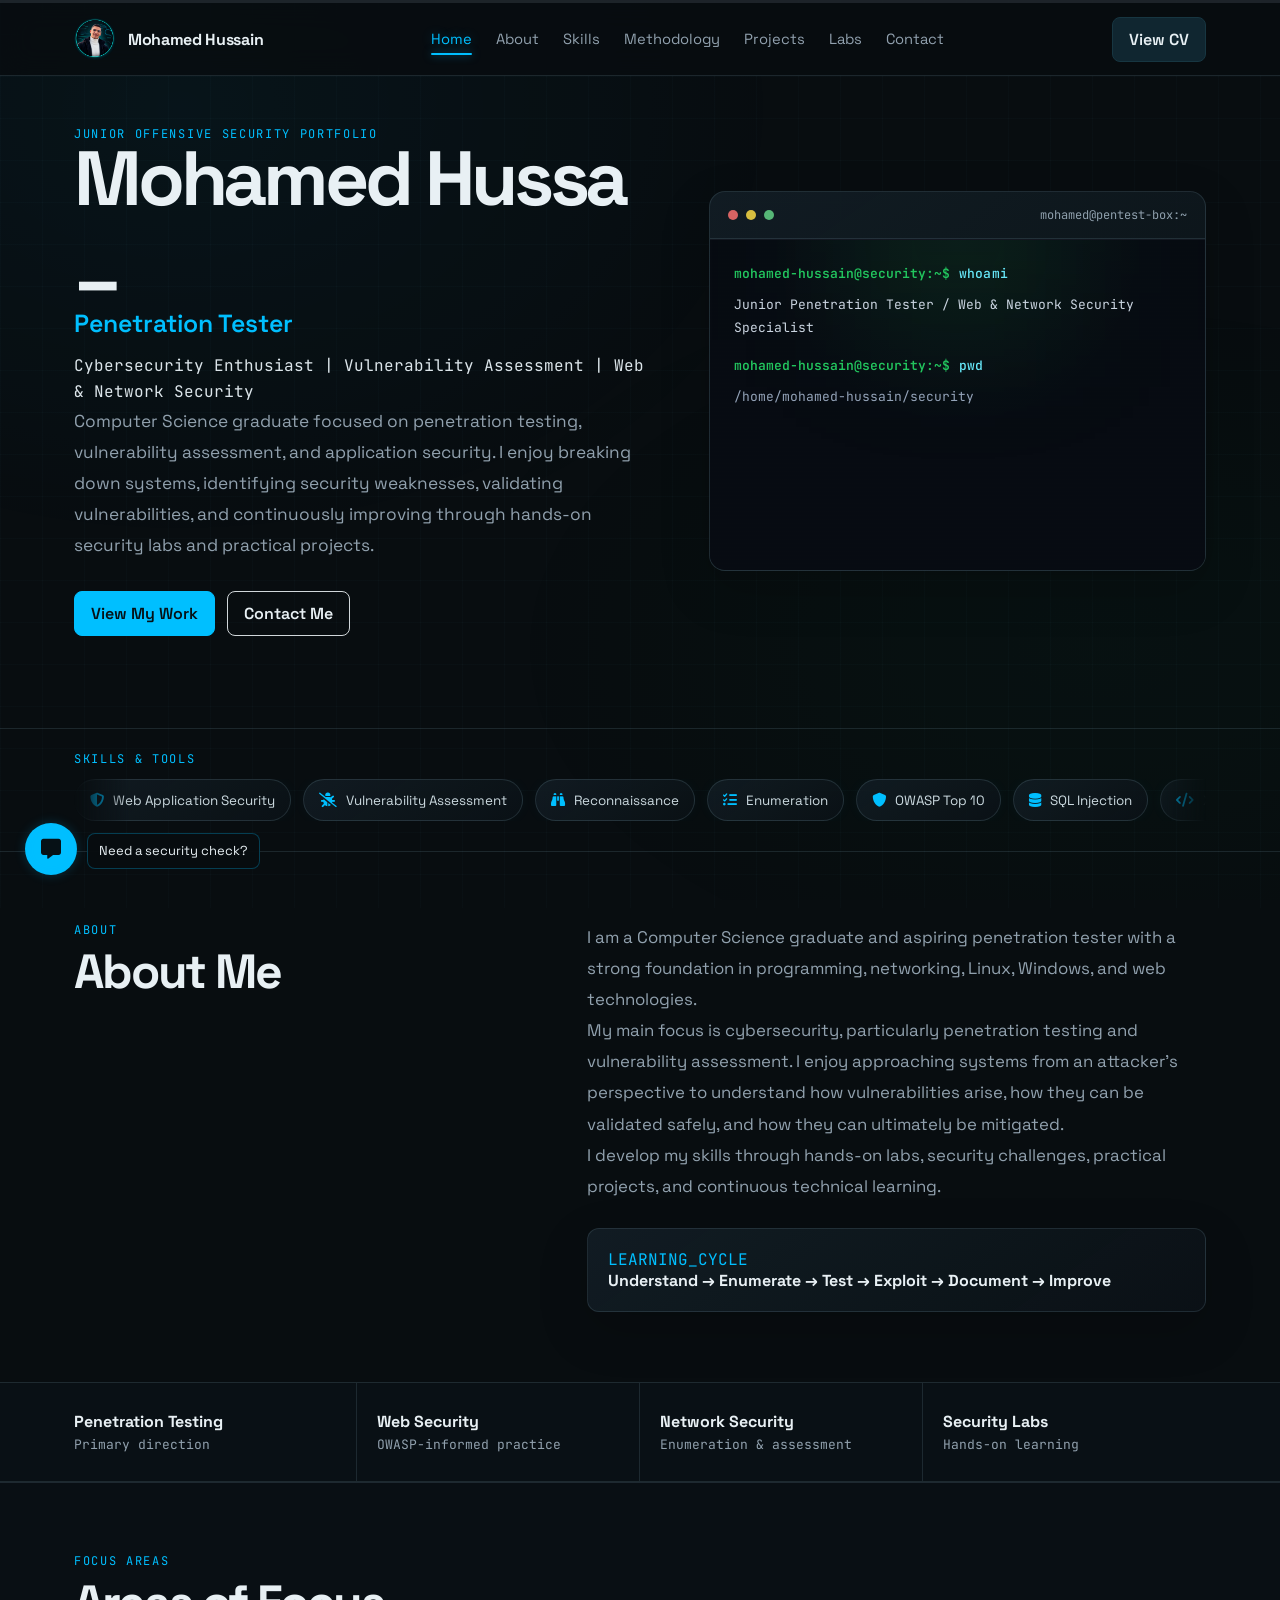
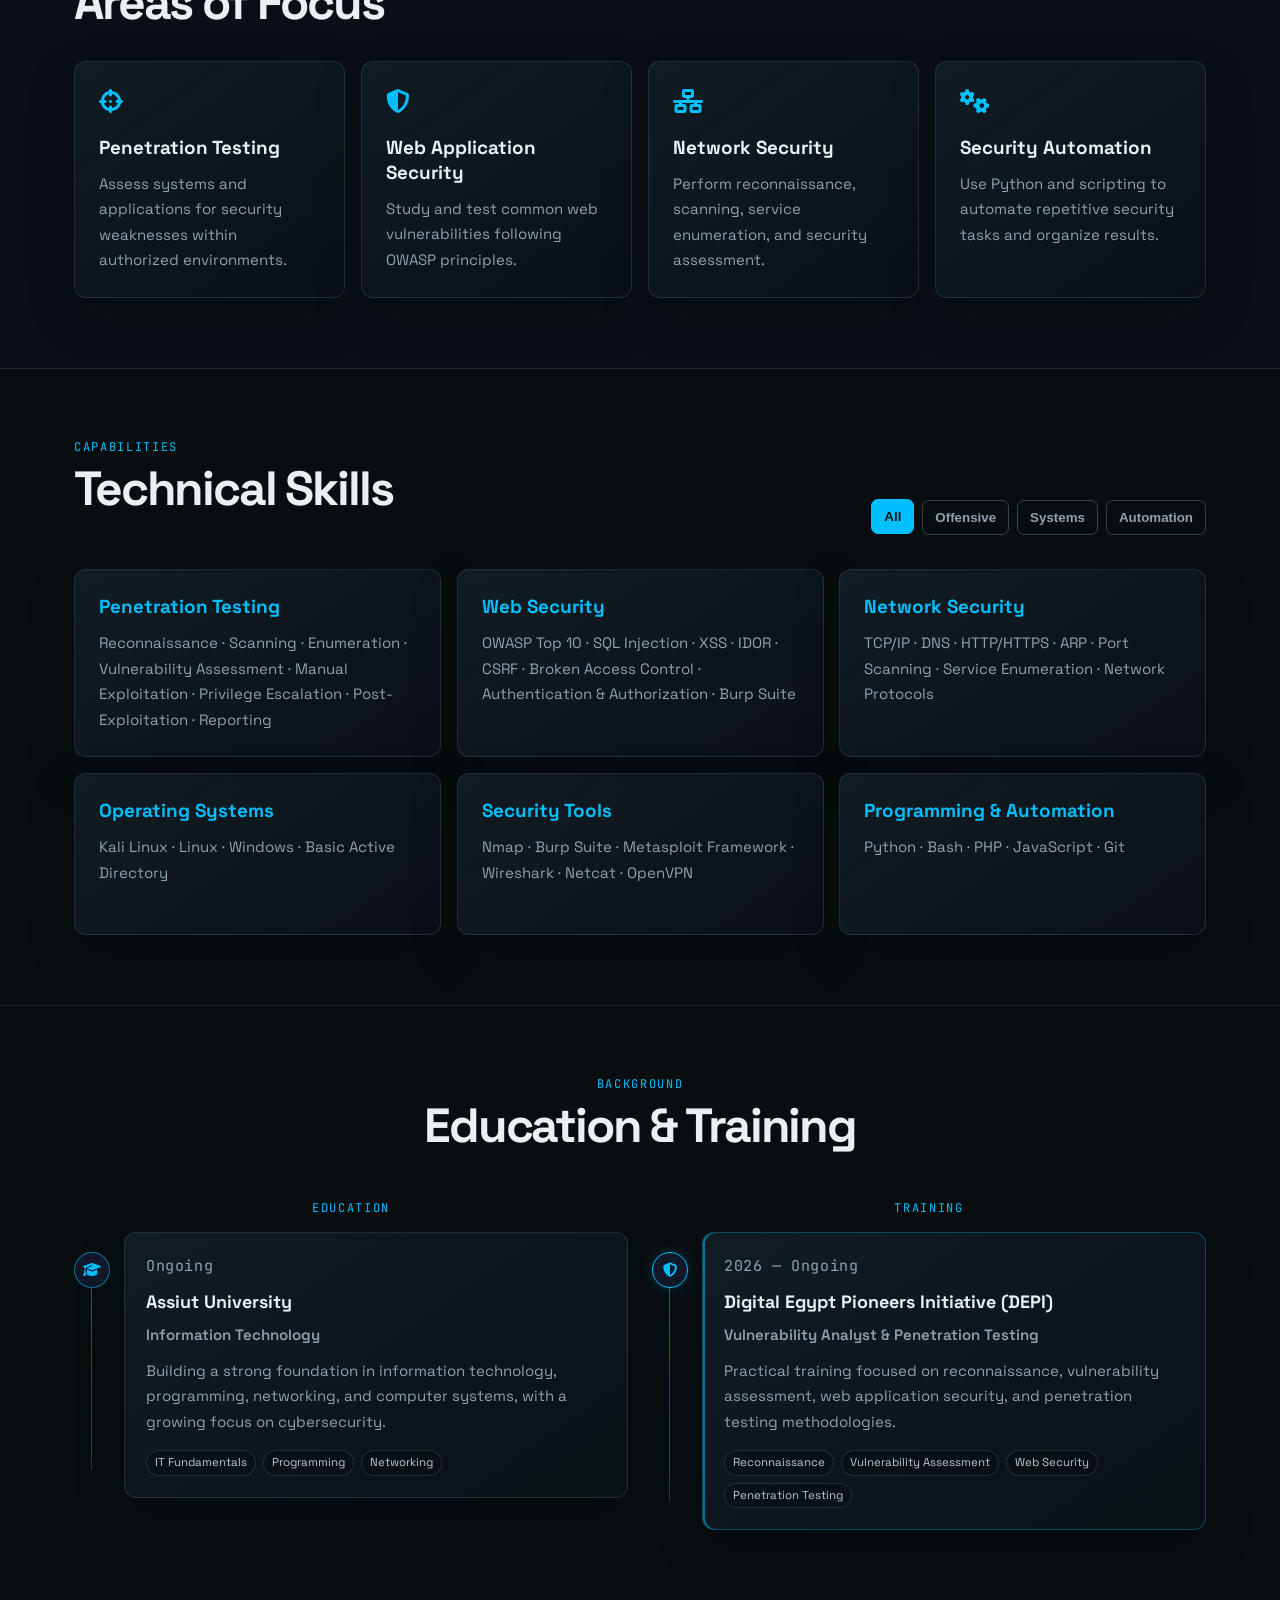
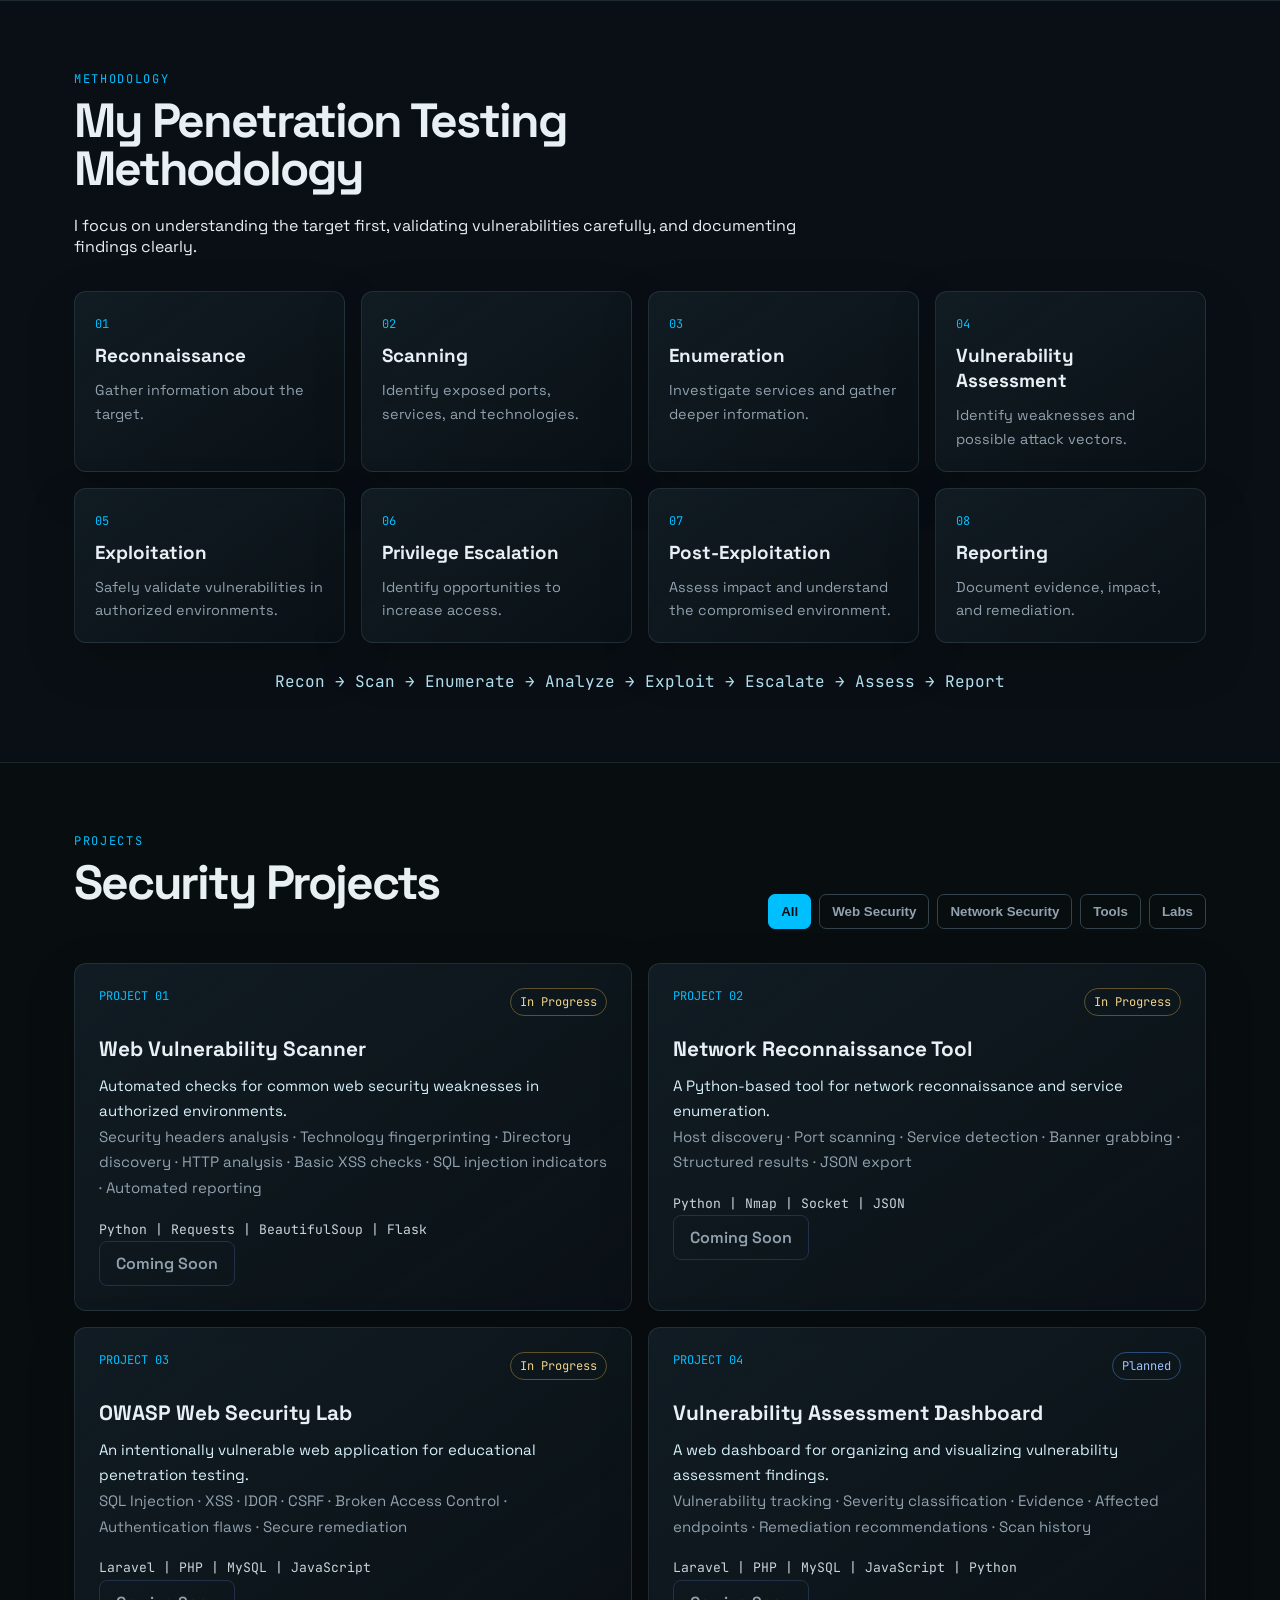
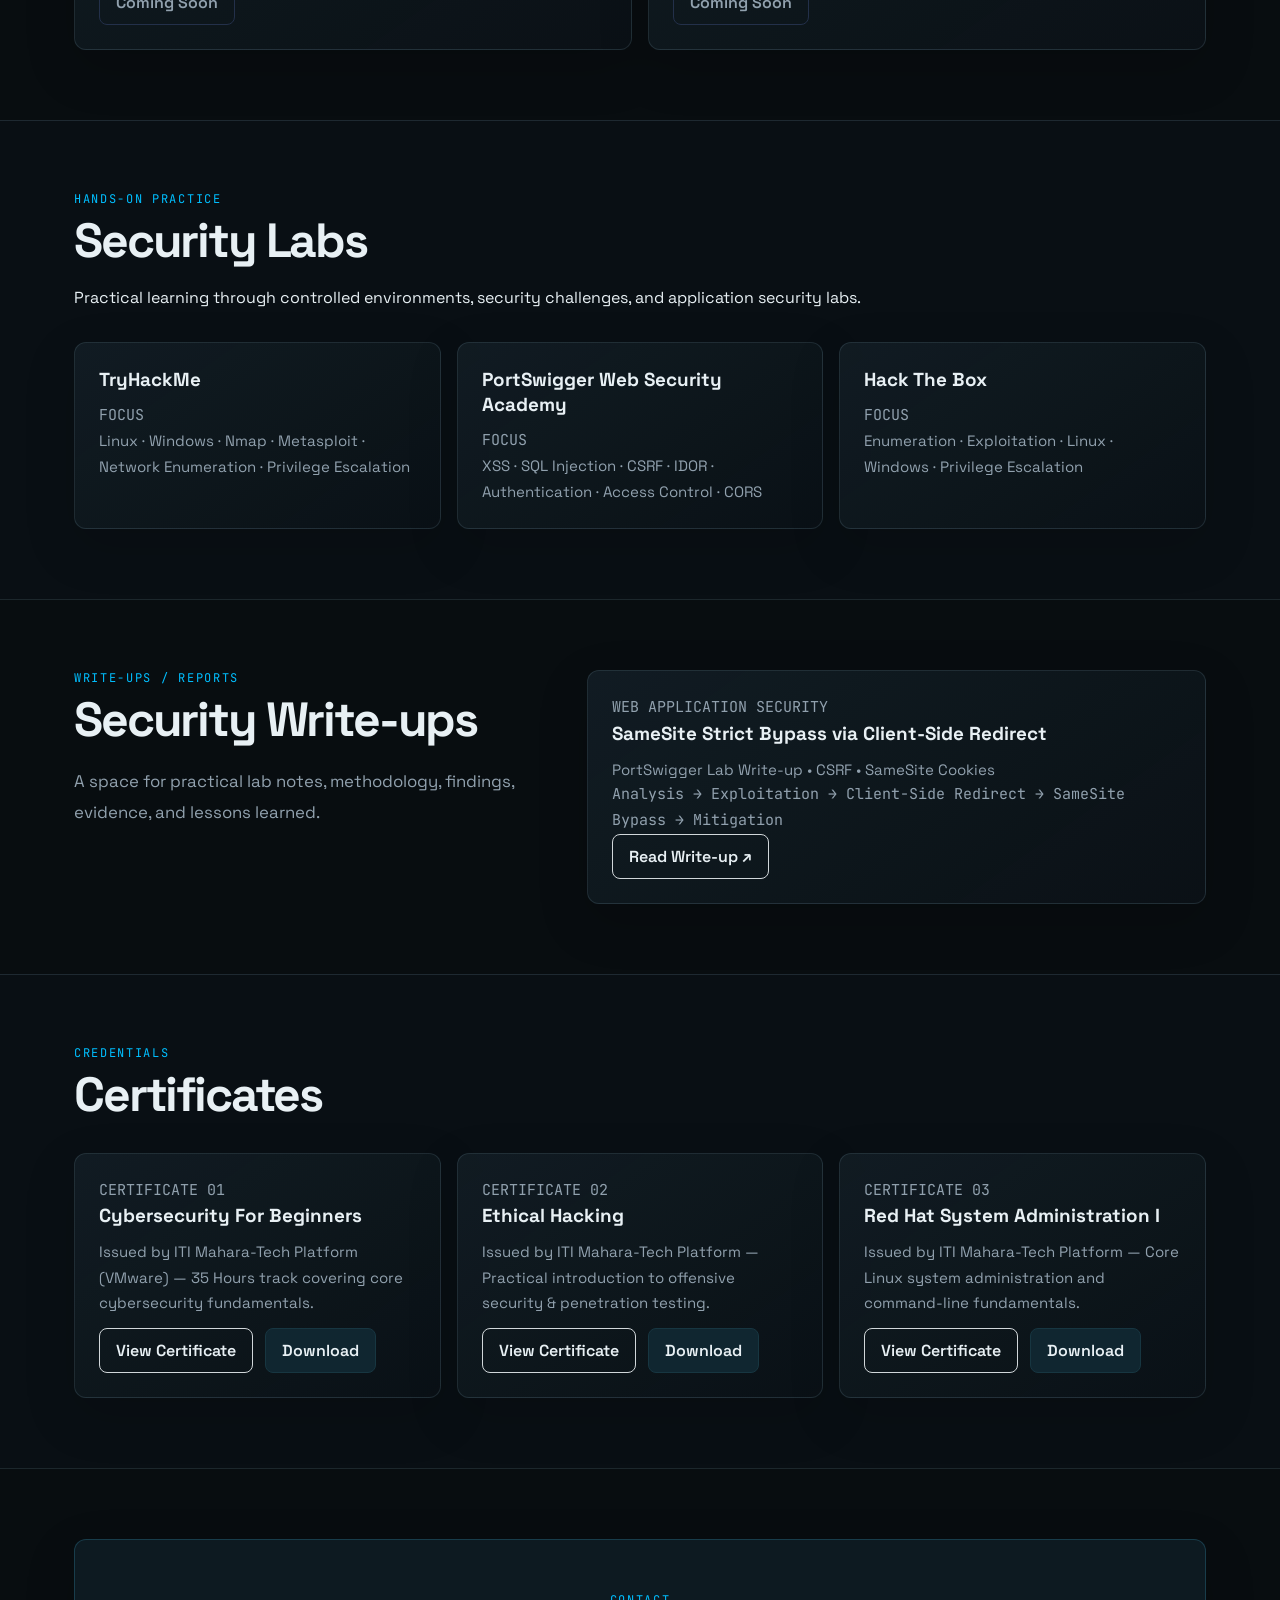
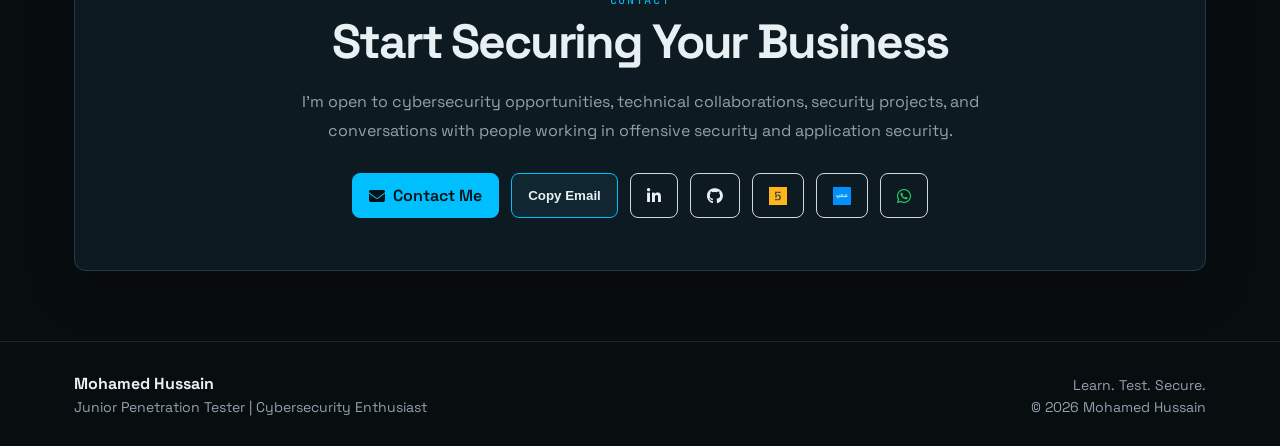
==== commit 9e068720: "Refine portfolio content and update profile links" ====
--- a/index.html
+++ b/index.html
@@ -348,127 +348,6 @@
           </div>
         </section>
 
-        <section
-          id="tryhackme-highlights"
-          class="section thm-highlights-section"
-          aria-labelledby="thm-highlights-title"
-        >
-          <div class="wrap">
-            <div class="thm-highlights-heading">
-              <div>
-                <p class="eyebrow">Live profile stats</p>
-                <h2 id="thm-highlights-title">TryHackMe Highlights</h2>
-                <p class="thm-highlights-description">
-                  A quick look at my hands-on learning progress.
-                </p>
-              </div>
-              <a
-                class="btn btn-secondary"
-                href="https://tryhackme.com/p/Mohamed.Sec"
-                target="_blank"
-                rel="noopener noreferrer"
-              >
-                View TryHackMe Profile <span aria-hidden="true">↗</span>
-              </a>
-            </div>
-
-            <p
-              id="thm-highlights-status"
-              class="thm-highlights-status"
-              role="status"
-              aria-live="polite"
-            >
-              Loading public profile stats…
-            </p>
-            <div class="thm-highlights-grid" id="thm-highlights-grid">
-              <article
-                class="panel thm-highlight-card"
-                data-thm-stat="completedRooms"
-                hidden
-              >
-                <span class="thm-highlight-icon" aria-hidden="true">
-                  <i class="fa-solid fa-flag-checkered"></i>
-                </span>
-                <p class="thm-highlight-label">Rooms completed</p>
-                <p class="thm-highlight-value" id="thm-completed-rooms">—</p>
-              </article>
-              <article
-                class="panel thm-highlight-card"
-                data-thm-stat="currentStreak"
-                hidden
-              >
-                <span class="thm-highlight-icon" aria-hidden="true">
-                  <i class="fa-solid fa-fire"></i>
-                </span>
-                <p class="thm-highlight-label">Current streak</p>
-                <p class="thm-highlight-value" id="thm-current-streak">—</p>
-              </article>
-              <article
-                class="panel thm-highlight-card"
-                data-thm-stat="maxStreak"
-                hidden
-              >
-                <span class="thm-highlight-icon" aria-hidden="true">
-                  <i class="fa-solid fa-chart-line"></i>
-                </span>
-                <p class="thm-highlight-label">Best streak</p>
-                <p class="thm-highlight-value" id="thm-max-streak">—</p>
-              </article>
-              <article
-                class="panel thm-highlight-card"
-                data-thm-stat="badges"
-                hidden
-              >
-                <span class="thm-highlight-icon" aria-hidden="true">
-                  <i class="fa-solid fa-award"></i>
-                </span>
-                <p class="thm-highlight-label">Badges earned</p>
-                <p class="thm-highlight-value" id="thm-badges">—</p>
-              </article>
-              <article
-                class="panel thm-highlight-card"
-                data-thm-stat="points"
-                hidden
-              >
-                <span class="thm-highlight-icon" aria-hidden="true">
-                  <i class="fa-solid fa-star"></i>
-                </span>
-                <p class="thm-highlight-label">Points</p>
-                <p class="thm-highlight-value" id="thm-points">—</p>
-              </article>
-              <article
-                class="panel thm-highlight-card"
-                data-thm-stat="topPercentage"
-                hidden
-              >
-                <span class="thm-highlight-icon" aria-hidden="true">
-                  <i class="fa-solid fa-ranking-star"></i>
-                </span>
-                <p class="thm-highlight-label">Global top</p>
-                <p class="thm-highlight-value" id="thm-top-percentage">—</p>
-              </article>
-            </div>
-          </div>
-        </section>
-
-        <section class="quick-stats">
-          <div class="wrap stats-grid">
-            <div>
-              <strong>Penetration Testing</strong><span>Primary direction</span>
-            </div>
-            <div>
-              <strong>Web Security</strong><span>OWASP-informed practice</span>
-            </div>
-            <div>
-              <strong>Network Security</strong
-              ><span>Enumeration &amp; assessment</span>
-            </div>
-            <div>
-              <strong>Security Labs</strong><span>Hands-on learning</span>
-            </div>
-          </div>
-        </section>
-
         <section id="about" class="section">
           <div class="wrap two-column">
             <div class="reveal">
@@ -501,6 +380,24 @@
                   >
                 </p>
               </div>
+            </div>
+          </div>
+        </section>
+
+        <section class="quick-stats">
+          <div class="wrap stats-grid">
+            <div>
+              <strong>Penetration Testing</strong><span>Primary direction</span>
+            </div>
+            <div>
+              <strong>Web Security</strong><span>OWASP-informed practice</span>
+            </div>
+            <div>
+              <strong>Network Security</strong
+              ><span>Enumeration &amp; assessment</span>
+            </div>
+            <div>
+              <strong>Security Labs</strong><span>Hands-on learning</span>
             </div>
           </div>
         </section>
@@ -1162,7 +1059,7 @@
                   />
                 </a>
                 <a
-                  href="https://nafezly.com/u/mohamed_hussain_soc/services"
+                  href="https://nafezly.com/u/mohamed_hussain_soc"
                   target="_blank"
                   rel="noopener noreferrer"
                   class="btn btn-outline"
--- a/style.css
+++ b/style.css
@@ -2783,101 +2783,3 @@
     display: none;
   }
 }
-
-/* =================================
-   TRYHACKME HIGHLIGHTS
-================================= */
-
-.thm-highlights-section {
-  background:
-    radial-gradient(ellipse at 85% 10%, rgba(0, 191, 255, 0.06), transparent 38%),
-    rgba(11, 18, 23, 0.48);
-}
-
-.thm-highlights-heading {
-  display: flex;
-  align-items: flex-end;
-  justify-content: space-between;
-  gap: 24px;
-  margin-bottom: 20px;
-}
-
-.thm-highlights-heading h2 {
-  margin: 8px 0;
-}
-
-.thm-highlights-description,
-.thm-highlights-status {
-  color: var(--muted);
-  line-height: 1.65;
-}
-
-.thm-highlights-status {
-  min-height: 22px;
-  margin-bottom: 12px;
-  font-size: 0.84rem;
-}
-
-.thm-highlights-grid {
-  display: grid;
-  grid-template-columns: repeat(3, minmax(0, 1fr));
-  gap: 14px;
-}
-
-.thm-highlight-card {
-  min-width: 0;
-  min-height: 150px;
-  padding: 20px;
-  background: linear-gradient(145deg, rgba(18, 29, 36, 0.9), rgba(11, 18, 23, 0.84));
-  border-color: rgba(150, 190, 205, 0.16);
-  transition: transform 0.2s ease, border-color 0.2s ease;
-}
-
-.thm-highlight-card:hover {
-  transform: translateY(-3px);
-  border-color: rgba(0, 191, 255, 0.38);
-}
-
-.thm-highlight-card[hidden] {
-  display: none;
-}
-
-.thm-highlight-icon {
-  display: grid;
-  place-items: center;
-  width: 36px;
-  height: 36px;
-  margin-bottom: 15px;
-  border: 1px solid rgba(0, 191, 255, 0.2);
-  border-radius: 10px;
-  background: rgba(0, 191, 255, 0.08);
-  color: var(--cyan);
-}
-
-.thm-highlight-label {
-  color: var(--muted);
-  font-size: 0.85rem;
-}
-
-.thm-highlight-value {
-  margin-top: 5px;
-  color: var(--text);
-  font: 600 clamp(1.35rem, 2.8vw, 1.8rem) "JetBrains Mono", monospace;
-}
-
-@media (max-width: 700px) {
-  .thm-highlights-heading {
-    align-items: flex-start;
-    flex-direction: column;
-  }
-
-  .thm-highlights-grid {
-    grid-template-columns: repeat(2, minmax(0, 1fr));
-    gap: 10px;
-  }
-
-  .thm-highlight-card {
-    min-height: 136px;
-    padding: 15px;
-  }
-}
